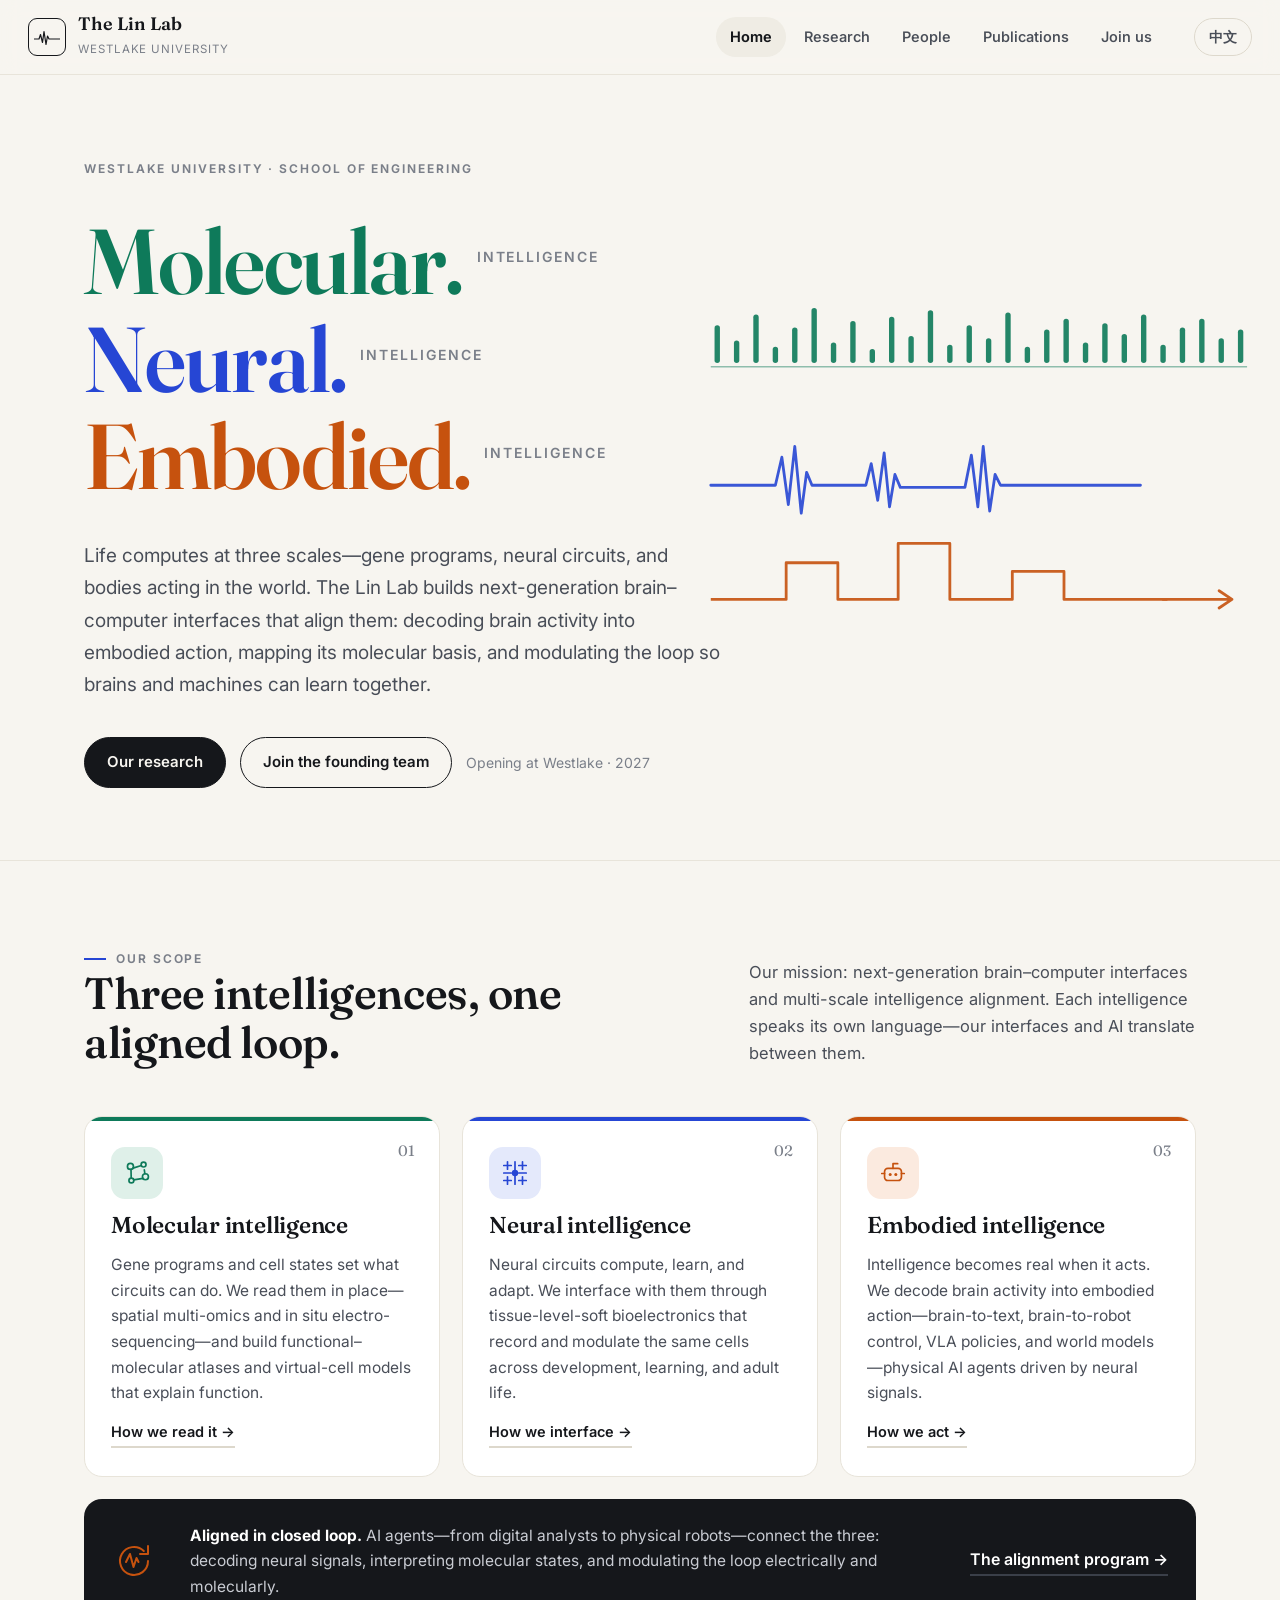
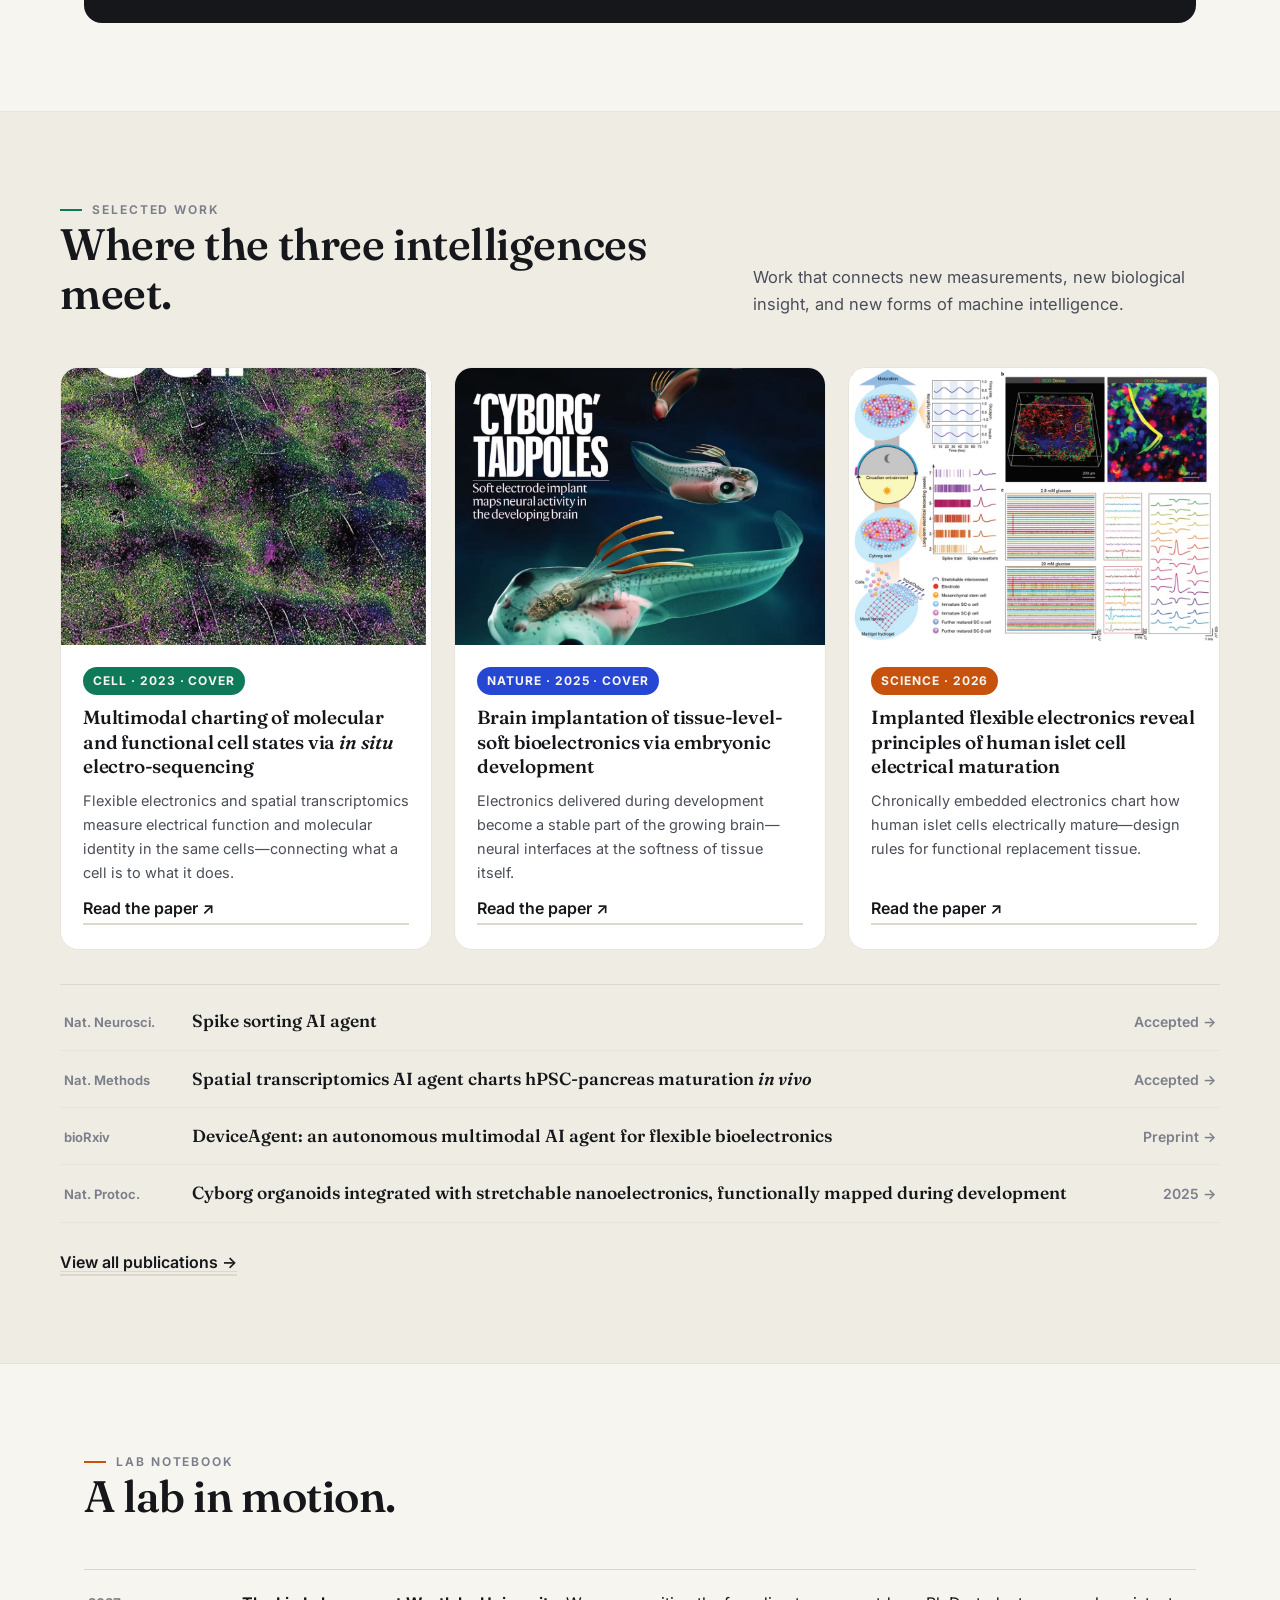
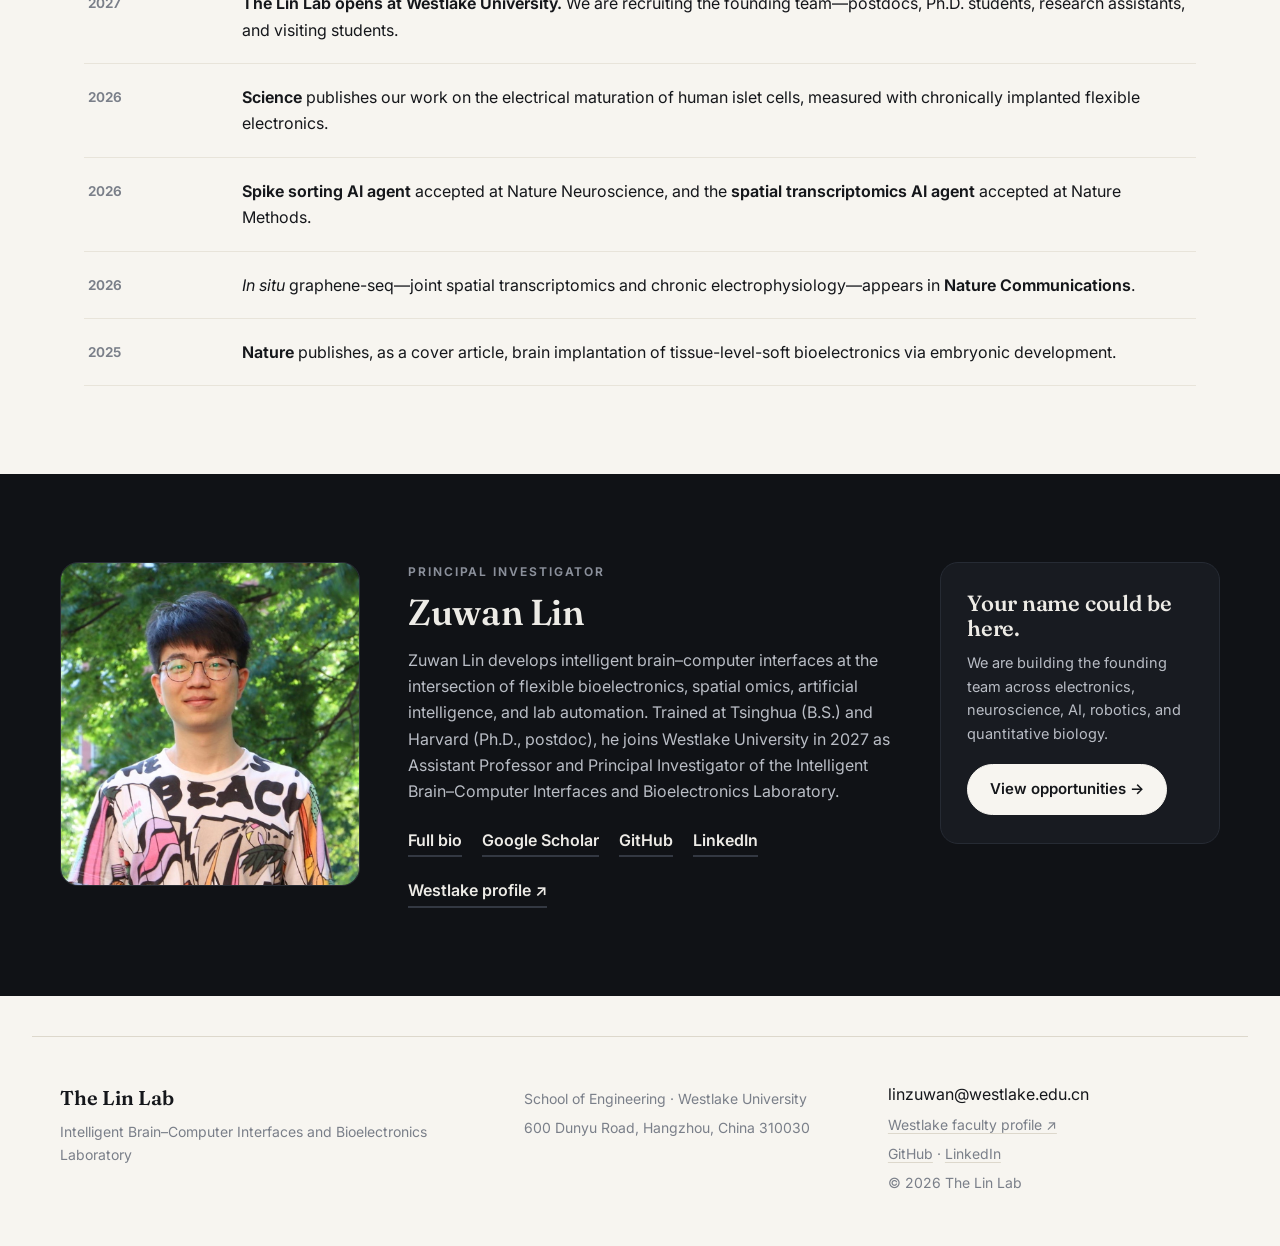
==== index.html @ 4d7337c3 "Label both cover articles, refine Chinese copy, polish UI Nature 2025 was only marked as a cover on " ====
<!doctype html>
<html lang="en">
<head>
  <meta charset="utf-8">
  <meta name="viewport" content="width=device-width,initial-scale=1">
  <title>The Lin Lab · Westlake University</title>
  <meta name="description" content="The Lin Lab at Westlake University builds next-generation brain–computer interfaces that align molecular, neural, and embodied intelligence.">
  <meta property="og:title" content="The Lin Lab · Westlake University">
  <meta property="og:description" content="Molecular. Neural. Embodied. Next-generation BCI and multi-scale intelligence alignment.">
  <meta property="og:image" content="https://linzw14.github.io/og-v4.jpg">
  <meta name="twitter:card" content="summary_large_image">
  <meta name="twitter:title" content="The Lin Lab · Westlake University">
  <meta name="twitter:description" content="Molecular. Neural. Embodied. Next-generation BCI and multi-scale intelligence alignment.">
  <meta name="twitter:image" content="https://linzw14.github.io/og-v4.jpg">
  <link rel="icon" type="image/svg+xml" href="favicon.svg">
  <link rel="preconnect" href="https://fonts.googleapis.com">
  <link rel="preconnect" href="https://fonts.gstatic.com" crossorigin>
  <link href="https://fonts.googleapis.com/css2?family=Fraunces:opsz,wght@9..144,500;9..144,560;9..144,600&family=Inter:wght@400;550;600;650;700&display=swap" rel="stylesheet">
  <link rel="stylesheet" href="site-v3.css">
  <script defer src="site-v3.js"></script>
</head>
<body>
  <header class="site-header" data-site-header></header>
  <main>

    <!-- ================= HERO ================= -->
    <section class="hero">
      <div class="wrap">
        <div class="eyebrow plain hero-kicker" data-en="Westlake University · School of Engineering" data-zh="西湖大学 · 工学院"></div>
        <div class="hero-words" aria-label="Molecular, neural, and embodied intelligence">
          <div class="w w2"><span data-en="Molecular." data-zh="分子智能"></span><small data-en="intelligence" data-zh="molecular"></small></div>
          <div class="w w1"><span data-en="Neural." data-zh="人脑智能"></span><small data-en="intelligence" data-zh="neural"></small></div>
          <div class="w w3"><span data-en="Embodied." data-zh="具身智能"></span><small data-en="intelligence" data-zh="embodied"></small></div>
        </div>
        <p class="hero-sub" data-en="Life computes at three scales—gene programs, neural circuits, and bodies acting in the world. The Lin Lab builds next-generation brain–computer interfaces that align them: decoding brain activity into embodied action, mapping its molecular basis, and modulating the loop so brains and machines can learn together." data-zh="生命的计算发生在三个尺度上——基因程序、神经回路，以及在真实世界中行动的身体。林祖万实验室构建下一代脑机接口，让三者彼此对齐：把脑活动解码为具身行动，解析其背后的分子机制，并调控这一闭环，让大脑与机器共同学习。"></p>
        <div class="hero-actions">
          <a class="button" href="research.html" data-en="Our research" data-zh="研究方向"></a>
          <a class="button secondary" href="join.html" data-en="Join the founding team" data-zh="加入创始团队"></a>
          <span class="hero-note" data-en="Opening at Westlake · 2027" data-zh="2027 年成立于西湖大学"></span>
        </div>

        <svg class="hero-wave" viewBox="0 0 520 340" fill="none" aria-hidden="true">
          <!-- neural: extracellular spikes (middle) -->
          <path d="M10 70 h60 l6-26 6 44 6-54 6 62 5-38 5 12 h50 l5-20 6 34 6-44 5 50 5-30 5 12 h60 l6-30 6 48 5-56 6 60 5-34 5 10 h130"
                transform="translate(0 116)" stroke="#2646D4" stroke-width="2.6" stroke-linejoin="round" stroke-linecap="round"/>
          <!-- molecular: expression barcode (top) -->
          <g transform="translate(0 -116)" stroke="#0E7A5A" stroke-width="5" stroke-linecap="round">
            <line x1="16"  y1="186" x2="16"  y2="156"/><line x1="34"  y1="186" x2="34"  y2="170"/>
            <line x1="52"  y1="186" x2="52"  y2="146"/><line x1="70"  y1="186" x2="70"  y2="176"/>
            <line x1="88"  y1="186" x2="88"  y2="158"/><line x1="106" y1="186" x2="106" y2="140"/>
            <line x1="124" y1="186" x2="124" y2="172"/><line x1="142" y1="186" x2="142" y2="152"/>
            <line x1="160" y1="186" x2="160" y2="178"/><line x1="178" y1="186" x2="178" y2="148"/>
            <line x1="196" y1="186" x2="196" y2="166"/><line x1="214" y1="186" x2="214" y2="142"/>
            <line x1="232" y1="186" x2="232" y2="174"/><line x1="250" y1="186" x2="250" y2="156"/>
            <line x1="268" y1="186" x2="268" y2="168"/><line x1="286" y1="186" x2="286" y2="144"/>
            <line x1="304" y1="186" x2="304" y2="176"/><line x1="322" y1="186" x2="322" y2="160"/>
            <line x1="340" y1="186" x2="340" y2="150"/><line x1="358" y1="186" x2="358" y2="172"/>
            <line x1="376" y1="186" x2="376" y2="154"/><line x1="394" y1="186" x2="394" y2="164"/>
            <line x1="412" y1="186" x2="412" y2="146"/><line x1="430" y1="186" x2="430" y2="174"/>
            <line x1="448" y1="186" x2="448" y2="158"/><line x1="466" y1="186" x2="466" y2="150"/>
            <line x1="484" y1="186" x2="484" y2="168"/><line x1="502" y1="186" x2="502" y2="160"/>
          </g>
          <line x1="10" y1="76" x2="508" y2="76" stroke="#0E7A5A" stroke-width="1.4" opacity=".5"/>
          <!-- embodied: control / action signal (bottom) -->
          <path d="M10 292 h70 v-34 h48 v34 h56 v-52 h48 v52 h58 v-26 h48 v26 h96"
                stroke="#C6520E" stroke-width="2.6" stroke-linejoin="round"/>
          <path d="M430 292 h64 m0 0 -12 -8 m12 8 -12 8" stroke="#C6520E" stroke-width="2.6" stroke-linecap="round" stroke-linejoin="round"/>
        </svg>
      </div>
    </section>

    <!-- ================= PILLARS ================= -->
    <section class="section">
      <div class="wrap">
        <div class="section-head">
          <div>
            <div class="eyebrow" data-en="Our scope" data-zh="研究主题"></div>
            <h2 data-en="Three intelligences, one aligned loop." data-zh="三种智能，一个对齐的闭环。"></h2>
          </div>
          <p data-en="Our mission: next-generation brain–computer interfaces and multi-scale intelligence alignment. Each intelligence speaks its own language—our interfaces and AI translate between them." data-zh="我们的使命：下一代脑机接口与多尺度智能对齐。每种智能都说着自己的语言——我们的接口与 AI 负责在它们之间翻译。"></p>
        </div>
        <div class="pillars">
          <article class="pillar-card pc2">
            <span class="p-num">01</span>
            <div class="p-icon"><svg viewBox="0 0 32 32" fill="none" stroke="currentColor" stroke-width="1.8" stroke-linecap="round" stroke-linejoin="round">
              <circle cx="9" cy="9" r="3.2"/><circle cx="23" cy="7" r="2.6"/><circle cx="25" cy="20" r="3.2"/><circle cx="10" cy="24" r="2.6"/>
              <path d="M11.8 10.8 20.6 8m3.2 4.6 .6 4.2M22.3 21.8 12.4 23.4M9.6 12.1l.2 9.3"/>
            </svg></div>
            <h3 data-en="Molecular intelligence" data-zh="分子智能"></h3>
            <p data-en="Gene programs and cell states set what circuits can do. We read them in place—spatial multi-omics and in situ electro-sequencing—and build functional–molecular atlases and virtual-cell models that explain function." data-zh="基因程序与细胞状态，决定了神经回路能做什么。我们在原位读取它们——借助空间多组学与原位电测序——构建能够解释功能的分子图谱与虚拟细胞模型。"></p>
            <a class="text-link" href="research.html#mapping" data-en="How we read it →" data-zh="如何读取 →"></a>
          </article>
          <article class="pillar-card pc1">
            <span class="p-num">02</span>
            <div class="p-icon"><svg viewBox="0 0 32 32" fill="none" stroke="currentColor" stroke-width="1.8" stroke-linecap="round">
              <path d="M4 8 h8 M4 16 h8 M4 24 h8 M20 8 h8 M20 16 h8 M20 24 h8"/>
              <path d="M8 4 v8 M16 4 v24 M24 4 v8 M8 20 v8 M24 20 v8"/>
              <circle cx="16" cy="16" r="3.4" fill="currentColor" stroke="none"/>
            </svg></div>
            <h3 data-en="Neural intelligence" data-zh="人脑智能"></h3>
            <p data-en="Neural circuits compute, learn, and adapt. We interface with them through tissue-level-soft bioelectronics that record and modulate the same cells across development, learning, and adult life." data-zh="神经回路会计算、会学习，也会不断适应。我们用与组织一样柔软的生物电子与之相连，在发育、学习乃至整个成年期，持续记录并调控同一批细胞。"></p>
            <a class="text-link" href="research.html#bci" data-en="How we interface →" data-zh="如何交互 →"></a>
          </article>
          <article class="pillar-card pc3">
            <span class="p-num">03</span>
            <div class="p-icon"><svg viewBox="0 0 32 32" fill="none" stroke="currentColor" stroke-width="1.8" stroke-linecap="round" stroke-linejoin="round">
              <rect x="7" y="11" width="18" height="13" rx="3.5"/>
              <circle cx="13" cy="17.5" r="1.6" fill="currentColor" stroke="none"/>
              <circle cx="19" cy="17.5" r="1.6" fill="currentColor" stroke="none"/>
              <path d="M16 11 V6 m0 0 h5 M4 16.5 h3 M25 16.5 h3"/>
            </svg></div>
            <h3 data-en="Embodied intelligence" data-zh="具身智能"></h3>
            <p data-en="Intelligence becomes real when it acts. We decode brain activity into embodied action—brain-to-text, brain-to-robot control, VLA policies, and world models—physical AI agents driven by neural signals." data-zh="智能唯有付诸行动，才真正成立。我们把脑活动解码为具身行动——脑到文本、脑控机器人、VLA 策略与世界模型——打造由神经信号驱动的实体 AI 智能体。"></p>
            <a class="text-link" href="research.html#agents" data-en="How we act →" data-zh="如何行动 →"></a>
          </article>
        </div>
        <div class="align-strip">
          <svg viewBox="0 0 44 44" fill="none" stroke="currentColor" stroke-width="2" stroke-linecap="round" stroke-linejoin="round" aria-hidden="true">
            <path d="M36 22a14 14 0 1 1-4.2-10"/><path d="M36 7 v8 h-8"/>
            <path d="M14 23 l4-8 3.5 13 3-9 2 4"/>
          </svg>
          <p data-en="<b>Aligned in closed loop.</b> AI agents—from digital analysts to physical robots—connect the three: decoding neural signals, interpreting molecular states, and modulating the loop electrically and molecularly." data-zh="<b>在闭环中对齐。</b>从数字分析到实体机器人，AI 智能体把三种智能连在一起：解码神经信号、解读分子状态，并以电学与分子手段调控这一闭环。"></p>
          <a class="text-link" href="research.html#alignment" data-en="The alignment program →" data-zh="对齐研究方向 →"></a>
        </div>
      </div>
    </section>

    <!-- ================= FEATURED WORK ================= -->
    <section class="band">
      <div class="wrap section">
        <div class="section-head">
          <div>
            <div class="eyebrow e2" data-en="Selected work" data-zh="代表性成果"></div>
            <h2 data-en="Where the three intelligences meet." data-zh="三种智能交汇之处。"></h2>
          </div>
          <p data-en="Work that connects new measurements, new biological insight, and new forms of machine intelligence." data-zh="这些工作把新的测量手段、新的生物学认知与新形态的机器智能连接起来。"></p>
        </div>
        <div class="features">
          <article class="feature">
            <a class="thumb" href="https://www.cell.com/cell/fulltext/S0092-8674(23)00286-6" target="_blank" rel="noopener"><img src="cell-cover-2023.jpg" alt="Cell 2023 cover: in situ electro-sequencing"></a>
            <div class="body">
              <span class="venue-tag v2">Cell · 2023 · Cover</span>
              <h3>Multimodal charting of molecular and functional cell states via <i>in situ</i> electro-sequencing</h3>
              <p data-en="Flexible electronics and spatial transcriptomics measure electrical function and molecular identity in the same cells—connecting what a cell is to what it does." data-zh="柔性电子与空间转录组在同一细胞中测量电生理功能与分子身份，连接“细胞是什么”与“细胞在做什么”。"></p>
              <a class="text-link" href="https://www.cell.com/cell/fulltext/S0092-8674(23)00286-6" target="_blank" rel="noopener" data-en="Read the paper ↗" data-zh="阅读论文 ↗"></a>
            </div>
          </article>
          <article class="feature">
            <a class="thumb" href="https://www.nature.com/articles/s41586-025-09106-8" target="_blank" rel="noopener"><img src="4-1.jpg" alt="Nature 2025 cover: tissue-level-soft bioelectronics"></a>
            <div class="body">
              <span class="venue-tag v1">Nature · 2025 · Cover</span>
              <h3>Brain implantation of tissue-level-soft bioelectronics via embryonic development</h3>
              <p data-en="Electronics delivered during development become a stable part of the growing brain—neural interfaces at the softness of tissue itself." data-zh="在发育过程中植入的电子器件与成长中的大脑融为一体——柔软度与组织本身相当的神经接口。"></p>
              <a class="text-link" href="https://www.nature.com/articles/s41586-025-09106-8" target="_blank" rel="noopener" data-en="Read the paper ↗" data-zh="阅读论文 ↗"></a>
            </div>
          </article>
          <article class="feature">
            <a class="thumb" href="https://www.science.org/doi/10.1126/science.aeb3295" target="_blank" rel="noopener"><img src="3-3.jpg" alt="Science 2026: implanted flexible electronics in human islets"></a>
            <div class="body">
              <span class="venue-tag v3">Science · 2026</span>
              <h3>Implanted flexible electronics reveal principles of human islet cell electrical maturation</h3>
              <p data-en="Chronically embedded electronics chart how human islet cells electrically mature—design rules for functional replacement tissue." data-zh="长期嵌入的柔性电子揭示人类胰岛细胞电生理成熟的规律——为功能性替代组织提供设计原则。"></p>
              <a class="text-link" href="https://www.science.org/doi/10.1126/science.aeb3295" target="_blank" rel="noopener" data-en="Read the paper ↗" data-zh="阅读论文 ↗"></a>
            </div>
          </article>
        </div>
        <div class="more-work">
          <a class="more-row" href="https://www.biorxiv.org/content/biorxiv/early/2025/02/12/2025.02.11.637754.full.pdf" target="_blank" rel="noopener">
            <span class="mr-venue">Nat. Neurosci.</span>
            <h4>Spike sorting AI agent</h4>
            <span class="mr-link" data-en="Accepted →" data-zh="已接收 →"></span>
          </a>
          <a class="more-row" href="https://www.biorxiv.org/content/biorxiv/early/2025/04/04/2025.04.01.646731.full.pdf" target="_blank" rel="noopener">
            <span class="mr-venue">Nat. Methods</span>
            <h4>Spatial transcriptomics AI agent charts hPSC-pancreas maturation <i>in vivo</i></h4>
            <span class="mr-link" data-en="Accepted →" data-zh="已接收 →"></span>
          </a>
          <a class="more-row" href="https://www.biorxiv.org/content/10.1101/2025.10.10.681748v1" target="_blank" rel="noopener">
            <span class="mr-venue">bioRxiv</span>
            <h4>DeviceAgent: an autonomous multimodal AI agent for flexible bioelectronics</h4>
            <span class="mr-link" data-en="Preprint →" data-zh="预印本 →"></span>
          </a>
          <a class="more-row" href="https://www.nature.com/articles/s41596-025-01147-7" target="_blank" rel="noopener">
            <span class="mr-venue">Nat. Protoc.</span>
            <h4>Cyborg organoids integrated with stretchable nanoelectronics, functionally mapped during development</h4>
            <span class="mr-link">2025 →</span>
          </a>
        </div>
        <p style="margin-top:26px"><a class="text-link" href="publications.html" data-en="View all publications →" data-zh="查看全部论文 →"></a></p>
      </div>
    </section>

    <!-- ================= NEWS ================= -->
    <section class="section">
      <div class="wrap">
        <div class="section-head">
          <div>
            <div class="eyebrow e3" data-en="Lab notebook" data-zh="实验室动态"></div>
            <h2 data-en="A lab in motion." data-zh="正在发生。"></h2>
          </div>
        </div>
        <div class="news-list">
          <div class="news-item">
            <time data-en="2027" data-zh="2027 年"></time>
            <p data-en="<span class='nw'>The Lin Lab opens at Westlake University.</span> We are recruiting the founding team—postdocs, Ph.D. students, research assistants, and visiting students." data-zh="<span class='nw'>林祖万实验室将在西湖大学成立。</span>创始团队招募中——博士后、博士生、科研助理与访问学生。"></p>
          </div>
          <div class="news-item">
            <time data-en="2026" data-zh="2026 年"></time>
            <p data-en="<span class='nw'>Science</span> publishes our work on the electrical maturation of human islet cells, measured with chronically implanted flexible electronics." data-zh="<span class='nw'>Science</span> 发表我们关于人类胰岛细胞电生理成熟的工作——由长期植入的柔性电子器件测量。"></p>
          </div>
          <div class="news-item">
            <time data-en="2026" data-zh="2026 年"></time>
            <p data-en="<span class='nw'>Spike sorting AI agent</span> accepted at Nature Neuroscience, and the <span class='nw'>spatial transcriptomics AI agent</span> accepted at Nature Methods." data-zh="<span class='nw'>Spike sorting AI agent</span> 被 Nature Neuroscience 接收；<span class='nw'>空间转录组 AI 智能体</span>被 Nature Methods 接收。"></p>
          </div>
          <div class="news-item">
            <time data-en="2026" data-zh="2026 年"></time>
            <p data-en="<i>In situ</i> graphene-seq—joint spatial transcriptomics and chronic electrophysiology—appears in <span class='nw'>Nature Communications</span>." data-zh="<i>In situ</i> graphene-seq——空间转录组与长期电生理的联合测量——发表于 <span class='nw'>Nature Communications</span>。"></p>
          </div>
          <div class="news-item">
            <time data-en="2025" data-zh="2025 年"></time>
            <p data-en="<span class='nw'>Nature</span> publishes, as a cover article, brain implantation of tissue-level-soft bioelectronics via embryonic development." data-zh="<span class='nw'>Nature</span> 以封面论文发表我们通过胚胎发育植入类组织柔软生物电子的工作。"></p>
          </div>
        </div>
      </div>
    </section>

    <!-- ================= PI + JOIN ================= -->
    <section class="dark-band">
      <div class="wrap section">
        <div class="pi-grid">
          <div class="pi-photo"><img src="zuwan-lin-photo.jpg" alt="Zuwan Lin"></div>
          <div>
            <div class="eyebrow plain" data-en="Principal Investigator" data-zh="实验室负责人"></div>
            <h2 data-en="Zuwan Lin" data-zh="林祖万"></h2>
            <p data-en="Zuwan Lin develops intelligent brain–computer interfaces at the intersection of flexible bioelectronics, spatial omics, artificial intelligence, and lab automation. Trained at Tsinghua (B.S.) and Harvard (Ph.D., postdoc), he joins Westlake University in 2027 as Assistant Professor and Principal Investigator of the Intelligent Brain–Computer Interfaces and Bioelectronics Laboratory." data-zh="林祖万在柔性生物电子、空间组学、人工智能与实验室自动化的交叉领域研究智能脑机接口。他本科毕业于清华大学，在哈佛大学获得博士学位并完成博士后研究，将于 2027 年加入西湖大学，任助理教授、智能脑机接口与生物电子实验室负责人。"></p>
            <div class="pi-links">
              <a href="people.html" data-en="Full bio" data-zh="个人简介"></a>
              <a href="https://scholar.google.com/citations?user=huZAOOQAAAAJ&amp;hl=en" target="_blank" rel="noopener">Google Scholar</a>
              <a href="https://github.com/linzw14" target="_blank" rel="noopener">GitHub</a>
              <a href="https://www.linkedin.com/in/zuwan-lin-545b1b214/" target="_blank" rel="noopener">LinkedIn</a>
              <a href="https://www.westlake.edu.cn/faculty/zuwan-lin.html" target="_blank" rel="noopener" data-en="Westlake profile ↗" data-zh="西湖大学主页 ↗"></a>
            </div>
          </div>
          <aside class="join-cta">
            <h3 data-en="Your name could be here." data-zh="下一个名字，可能就是你。"></h3>
            <p data-en="We are building the founding team across electronics, neuroscience, AI, robotics, and quantitative biology." data-zh="我们正在电子、神经科学、AI、机器人与定量生物学方向组建创始团队。"></p>
            <a class="button" href="join.html" data-en="View opportunities →" data-zh="查看招募信息 →"></a>
          </aside>
        </div>
      </div>
    </section>

  </main>
  <footer class="site-footer" data-site-footer></footer>
</body>
</html>
---- site-v3.css ----
/* ==========================================================================
   The Lin Lab · site-v3 — "Three Signals" design system
   Palette: warm paper + ink, with a triad of pillar accents
     --c1 cobalt   → Bioelectronics & BCI
     --c2 verdant  → Functional–molecular mapping
     --c3 ember    → AI agents & closed-loop systems
   Type: Fraunces (display) / Inter (text); system CJK fallbacks
   ========================================================================== */

:root{
  --paper:#F7F5F0;
  --paper-deep:#EFECE4;
  --ink:#15171B;
  --ink-soft:#494E58;
  --ink-faint:#7A7F89;
  --line:#DDD8CC;
  --line-soft:#E8E4DA;
  --c1:#2646D4; --c1-soft:#E4E9FB;
  --c2:#0E7A5A; --c2-soft:#DFF0E9;
  --c3:#C6520E; --c3-soft:#FBEADF;
  --dark:#101216;
  --dark-2:#181B21;
  --serif:"Fraunces","Songti SC","Noto Serif SC",Georgia,serif;
  --sans:"Inter","PingFang SC","Hiragino Sans GB","Microsoft YaHei",system-ui,-apple-system,sans-serif;
  --wrap:1160px;
}

*{margin:0;padding:0;box-sizing:border-box}
html{scroll-behavior:smooth}
body{
  font-family:var(--sans);
  background:var(--paper);
  color:var(--ink);
  line-height:1.65;
  font-size:16px;
  -webkit-font-smoothing:antialiased;
}
:lang(zh-CN) body, body:lang(zh-CN){letter-spacing:.01em}
img{max-width:100%;display:block}
a{color:inherit;text-decoration:none}
p a{text-decoration:underline;text-underline-offset:3px;text-decoration-color:var(--line)}
p a:hover{text-decoration-color:var(--c1)}
::selection{background:var(--c1);color:#fff}

.wrap{max-width:var(--wrap);margin:0 auto;padding:0 24px}

h1,h2,h3,.serif{font-family:var(--serif);font-weight:560;line-height:1.12;letter-spacing:-.01em}

/* ---------- eyebrows, buttons, small ui ---------- */
.eyebrow{
  font-size:12px;font-weight:650;letter-spacing:.16em;text-transform:uppercase;
  color:var(--ink-faint);display:flex;align-items:center;gap:10px;
}
.eyebrow::before{content:"";display:inline-block;width:22px;height:2px;background:var(--c1)}
.eyebrow.e2::before{background:var(--c2)}
.eyebrow.e3::before{background:var(--c3)}
.eyebrow.plain::before{display:none}

.button{
  display:inline-block;padding:12px 22px;border-radius:999px;
  background:var(--ink);color:var(--paper);font-weight:600;font-size:15px;
  border:1.5px solid var(--ink);transition:.18s;
}
.button:hover{background:var(--c1);border-color:var(--c1);color:#fff}
.button.secondary{background:transparent;color:var(--ink)}
.button.secondary:hover{background:var(--ink);color:var(--paper)}
.button-row{display:flex;flex-wrap:wrap;gap:12px}
.text-link{font-weight:600;border-bottom:2px solid var(--line);padding-bottom:2px;transition:.15s}
.text-link:hover{border-color:var(--c1);color:var(--c1)}

/* ---------- header ---------- */
.site-header{
  position:sticky;top:0;z-index:60;
  display:flex;align-items:center;gap:28px;
  padding:14px 28px;
  background:color-mix(in srgb,var(--paper) 88%,transparent);
  backdrop-filter:blur(10px);
  border-bottom:1px solid var(--line-soft);
}
.brand{display:flex;align-items:center;gap:12px}
.brand-mark{
  width:38px;height:38px;border:1.5px solid var(--ink);border-radius:9px;
  display:grid;place-items:center;background:var(--paper);
}
.brand-mark svg{width:26px;height:16px}
.brand b{font-family:var(--serif);font-size:18px;font-weight:600;display:block;line-height:1.1}
.brand small{font-size:11.5px;color:var(--ink-faint);letter-spacing:.08em;text-transform:uppercase}
.site-header nav{margin-left:auto;display:flex;gap:4px}
.site-header nav a{
  padding:8px 14px;border-radius:999px;font-size:14.5px;font-weight:550;color:var(--ink-soft);
}
.site-header nav a:hover{color:var(--ink);background:var(--paper-deep)}
.site-header nav a[aria-current="page"]{color:var(--ink);background:var(--paper-deep);font-weight:650}
.language-toggle{
  font:inherit;font-size:13.5px;font-weight:650;cursor:pointer;
  border:1.5px solid var(--line);background:transparent;color:var(--ink-soft);
  border-radius:999px;padding:7px 14px;transition:.15s;
}
.language-toggle:hover{border-color:var(--ink);color:var(--ink)}
.menu-toggle{display:none;font:inherit;font-weight:650;background:none;border:1.5px solid var(--line);border-radius:999px;padding:7px 14px;cursor:pointer}

/* ---------- hero ---------- */
.hero{position:relative;overflow:hidden;border-bottom:1px solid var(--line-soft)}
.hero .wrap{position:relative;padding-top:84px;padding-bottom:72px}
.hero-kicker{margin-bottom:34px}
.hero-words{display:flex;flex-direction:column;gap:2px}
.hero-words .w{
  font-family:var(--serif);font-weight:600;letter-spacing:-.02em;
  font-size:clamp(44px,7.2vw,92px);line-height:1.04;
}
.hero-words .w small{
  display:inline-block;font-family:var(--sans);font-weight:600;font-size:clamp(12px,1.1vw,14px);
  letter-spacing:.14em;text-transform:uppercase;vertical-align:super;margin-left:14px;color:var(--ink-faint);
}
.w1{color:var(--c1)} .w2{color:var(--c2)} .w3{color:var(--c3)}
.hero-sub{
  max-width:640px;margin-top:36px;font-size:19px;line-height:1.7;color:var(--ink-soft);
}
.hero-actions{display:flex;flex-wrap:wrap;gap:14px;align-items:center;margin-top:36px}
.hero-note{font-size:14px;color:var(--ink-faint)}
.hero-wave{
  position:absolute;right:-40px;top:50%;transform:translateY(-50%);
  width:min(46vw,560px);opacity:.9;pointer-events:none;
}
@media(max-width:960px){.hero-wave{position:static;transform:none;width:100%;margin-top:40px;opacity:.85}}

/* waveform divider strip */
.wave-strip{display:block;width:100%;height:46px;color:var(--line)}

/* ---------- pillars ---------- */
.section{padding:88px 0}
.section-head{display:grid;grid-template-columns:1.4fr 1fr;gap:40px;align-items:end;margin-bottom:48px}
.section-head h2{font-size:clamp(30px,3.6vw,44px)}
.section-head p{color:var(--ink-soft);font-size:16.5px}
@media(max-width:820px){.section-head{grid-template-columns:1fr;gap:16px}}

.pillars{display:grid;grid-template-columns:repeat(3,1fr);gap:22px}
@media(max-width:920px){.pillars{grid-template-columns:1fr}}
.pillar-card{
  background:#fff;border:1px solid var(--line-soft);border-radius:18px;
  padding:30px 26px 28px;display:flex;flex-direction:column;gap:14px;
  position:relative;overflow:hidden;transition:.2s;
}
.pillar-card::before{content:"";position:absolute;top:0;left:0;right:0;height:4px;background:var(--pc)}
.pillar-card:hover{transform:translateY(-3px);box-shadow:0 14px 34px rgba(21,23,27,.08)}
.pillar-card .p-icon{width:52px;height:52px;border-radius:14px;background:var(--pcs);display:grid;place-items:center}
.pillar-card .p-icon svg{width:30px;height:30px;color:var(--pc)}
.pillar-card .p-num{position:absolute;top:22px;right:24px;font-family:var(--serif);font-size:15px;color:var(--ink-faint)}
.pillar-card h3{font-size:23px}
.pillar-card p{color:var(--ink-soft);font-size:15.5px;flex:1}
.pillar-card .text-link{align-self:flex-start;font-size:14.5px}
.pc1{--pc:var(--c1);--pcs:var(--c1-soft)}
.pc2{--pc:var(--c2);--pcs:var(--c2-soft)}
.pc3{--pc:var(--c3);--pcs:var(--c3-soft)}

.align-strip{
  margin-top:22px;display:grid;grid-template-columns:56px 1fr auto;gap:22px;align-items:center;
  background:var(--ink);color:var(--paper);border-radius:18px;padding:24px 28px;
}
.align-strip svg{width:44px;height:44px;color:var(--c3)}
.align-strip p{font-size:15.5px;color:#C9CCD3}
.align-strip p b{color:#fff}
.align-strip .text-link{color:#fff;border-color:#3A3F49;white-space:nowrap}
.align-strip .text-link:hover{border-color:var(--c3);color:var(--c3)}
@media(max-width:820px){.align-strip{grid-template-columns:1fr;gap:12px}}

/* ---------- featured work ---------- */
.band{background:var(--paper-deep);border-top:1px solid var(--line-soft);border-bottom:1px solid var(--line-soft)}
.features{display:grid;grid-template-columns:repeat(3,1fr);gap:22px}
@media(max-width:920px){.features{grid-template-columns:1fr}}
.feature{
  background:#fff;border:1px solid var(--line-soft);border-radius:18px;overflow:hidden;
  display:flex;flex-direction:column;transition:.2s;
}
.feature:hover{transform:translateY(-3px);box-shadow:0 14px 34px rgba(21,23,27,.10)}
.feature .thumb{aspect-ratio:4/3;overflow:hidden;background:var(--paper-deep)}
.feature .thumb img{width:100%;height:100%;object-fit:cover;transition:.4s}
.feature:hover .thumb img{transform:scale(1.03)}
.feature .body{padding:22px 22px 24px;display:flex;flex-direction:column;gap:10px;flex:1}
.venue-tag{
  align-self:flex-start;font-size:12px;font-weight:700;letter-spacing:.08em;text-transform:uppercase;
  padding:4px 10px;border-radius:999px;background:var(--ink);color:var(--paper);
}
.venue-tag.v1{background:var(--c1)} .venue-tag.v2{background:var(--c2)} .venue-tag.v3{background:var(--c3)}
.venue-tag.ghost{background:transparent;color:var(--ink-soft);border:1px solid var(--line)}
.feature h3{font-size:19px;line-height:1.3}
.feature p{font-size:14.5px;color:var(--ink-soft);flex:1}

.more-work{margin-top:34px;border-top:1px solid var(--line);padding-top:8px}
.more-row{
  display:grid;grid-template-columns:110px 1fr auto;gap:18px;align-items:baseline;
  padding:16px 4px;border-bottom:1px solid var(--line-soft);transition:.15s;
}
.more-row:hover{background:#fff}
.more-row .mr-venue{font-size:13px;font-weight:650;color:var(--ink-faint)}
.more-row h4{font-family:var(--serif);font-weight:560;font-size:17.5px;line-height:1.35}
.more-row .mr-link{font-size:14px;font-weight:600;color:var(--ink-faint);white-space:nowrap}
.more-row:hover .mr-link{color:var(--c1)}
@media(max-width:720px){.more-row{grid-template-columns:1fr;gap:4px}}

/* ---------- news ---------- */
.news-list{border-top:1px solid var(--line)}
.news-item{
  display:grid;grid-template-columns:130px 1fr;gap:24px;
  padding:20px 4px;border-bottom:1px solid var(--line-soft);
}
.news-item time{font-size:13.5px;font-weight:650;color:var(--ink-faint);padding-top:2px}
.news-item p{font-size:16px;color:var(--ink)}
.news-item p .nw{font-weight:650}
@media(max-width:720px){.news-item{grid-template-columns:1fr;gap:2px}}

/* ---------- dark PI / CTA band ---------- */
.dark-band{background:var(--dark);color:#EDEBE6}
.dark-band .eyebrow{color:#8B909B}
.pi-grid{display:grid;grid-template-columns:300px 1fr 280px;gap:48px;align-items:start}
@media(max-width:1000px){.pi-grid{grid-template-columns:1fr;gap:32px}}
.pi-photo{border-radius:18px;overflow:hidden;border:1px solid #2A2E36}
.pi-photo img{width:100%;aspect-ratio:1/1.08;object-fit:cover}
.pi-grid h2{font-size:36px;margin:10px 0 14px}
.pi-grid p{color:#B9BDC5;font-size:16px}
.pi-links{display:flex;gap:20px;margin-top:22px;flex-wrap:wrap}
.pi-links a{font-weight:600;border-bottom:2px solid #333842;padding-bottom:2px}
.pi-links a:hover{border-color:var(--c3);color:#fff}
.join-cta{
  background:var(--dark-2);border:1px solid #262B34;border-radius:18px;padding:28px 26px;
}
.join-cta h3{font-size:22px;margin-bottom:10px}
.join-cta p{font-size:14.5px}
.join-cta .button{margin-top:18px;background:var(--paper);border-color:var(--paper);color:var(--ink)}
.join-cta .button:hover{background:var(--c3);border-color:var(--c3);color:#fff}

/* ---------- page intro (interior pages) ---------- */
.page-intro{padding:76px 0 56px}
.page-intro h1{font-size:clamp(38px,5vw,60px);margin:18px 0 20px;max-width:820px}
.page-intro > .wrap > p, .page-intro .lede{max-width:680px;font-size:18px;color:var(--ink-soft)}
.methods{display:flex;flex-wrap:wrap;gap:10px;margin-top:28px}
.methods span{
  font-size:13.5px;font-weight:600;padding:7px 14px;border-radius:999px;
  background:#fff;border:1px solid var(--line);color:var(--ink-soft);
}

/* ---------- research page ---------- */
.program{
  display:grid;grid-template-columns:1fr 1fr;gap:56px;align-items:center;
  padding:72px 0;border-top:1px solid var(--line);
}
.program:nth-child(even) .prog-media{order:-1}
@media(max-width:900px){.program{grid-template-columns:1fr;gap:28px}.program:nth-child(even) .prog-media{order:0}}
.prog-media{border-radius:18px;overflow:hidden;border:1px solid var(--line-soft);background:#fff}
.prog-media img{width:100%;aspect-ratio:4/3;object-fit:cover}
.prog-copy h2{font-size:clamp(26px,3vw,36px);margin:14px 0 16px}
.prog-copy p{color:var(--ink-soft);font-size:16.5px;margin-bottom:14px}
.prog-pubs{margin-top:20px;border-top:1px solid var(--line-soft);padding-top:6px}
.prog-pubs a{display:block;padding:9px 0;border-bottom:1px solid var(--line-soft);font-size:14.5px;font-weight:550;color:var(--ink-soft)}
.prog-pubs a b{color:var(--ink);font-weight:650}
.prog-pubs a:hover{color:var(--c1)}
.northstar{background:var(--dark);color:#EDEBE6;padding:88px 0}
.northstar h2{font-size:clamp(28px,3.6vw,44px);max-width:640px;margin:14px 0 20px}
.northstar p{color:#B9BDC5;max-width:640px;font-size:17px}

/* ---------- people ---------- */
.person{display:grid;grid-template-columns:320px 1fr;gap:52px;align-items:start}
@media(max-width:860px){.person{grid-template-columns:1fr;gap:26px}}
.person .photo{border-radius:18px;overflow:hidden;border:1px solid var(--line-soft)}
.person .photo img{width:100%;aspect-ratio:1/1.12;object-fit:cover}
.person h2{font-size:38px;margin:12px 0 6px}
.person .role{font-size:15.5px;font-weight:600;color:var(--c1);margin-bottom:16px}
.person p{color:var(--ink-soft);margin-bottom:14px}
.timeline{margin-top:26px;border-top:1px solid var(--line);padding-top:6px}
.timeline > div{display:grid;grid-template-columns:110px 1fr;gap:16px;padding:11px 0;border-bottom:1px solid var(--line-soft);font-size:15px}
.timeline b{font-family:var(--serif);font-weight:600;color:var(--ink)}
.timeline span{color:var(--ink-soft)}
.recruit-card{
  background:#fff;border:1px solid var(--line-soft);border-radius:22px;
  padding:46px 44px;position:relative;overflow:hidden;
}
.recruit-card::before{content:"";position:absolute;inset:0 auto 0 0;width:5px;
  background:linear-gradient(180deg,var(--c1),var(--c2),var(--c3))}
.recruit-card h2{font-size:clamp(26px,3vw,36px);margin:12px 0 14px}
.recruit-card p{color:var(--ink-soft);max-width:640px;margin-bottom:22px}

/* ---------- publications ---------- */
.pub-category{padding:8px 0 40px}
.pub-category-head{display:flex;align-items:baseline;gap:20px;margin:36px 0 8px;border-bottom:2px solid var(--ink);padding-bottom:12px}
.pub-category-head h2{font-size:26px}
.pub-category-head p{color:var(--ink-faint);font-size:14.5px}
.pub-category.k1 .pub-category-head{border-color:var(--c3)}
.pub-category.k2 .pub-category-head{border-color:var(--c2)}
.pub-category.k3 .pub-category-head{border-color:var(--c1)}
.pub-category.k4 .pub-category-head{border-color:var(--ink)}
.publication{
  display:grid;grid-template-columns:120px 1fr;gap:24px;
  padding:24px 0;border-bottom:1px solid var(--line-soft);align-items:start;
}
.publication img{width:120px;height:90px;object-fit:cover;border-radius:10px;border:1px solid var(--line-soft)}
.publication h3{font-size:19px;line-height:1.35;margin-bottom:6px}
.publication .authors{font-size:13.5px;color:var(--ink-faint);line-height:1.55;margin-bottom:8px}
.publication .authors strong{color:var(--ink);font-weight:650}
.publication .venue{font-size:14px;font-weight:650;color:var(--ink-soft);margin-bottom:6px}
.publication .venue i{
  font-style:normal;display:inline-block;vertical-align:1px;
  font-size:11.5px;font-weight:700;letter-spacing:.05em;
  padding:2.5px 10px;border-radius:999px;
  background:var(--c1-soft);color:var(--c1);
}
.publication .venue i.cover{background:var(--c3-soft);color:var(--c3)}
.publication{
  border-radius:12px;transition:background .18s;
  padding-left:16px;padding-right:16px;margin-left:-16px;margin-right:-16px;
}
.publication:hover{background:#fff}
.pub-link{font-size:14px;font-weight:650;color:var(--c1)}
.pub-link:hover{text-decoration:underline}
@media(max-width:680px){.publication{grid-template-columns:1fr}.publication img{width:100%;height:150px}}

/* ---------- join ---------- */
.join-grid{display:grid;grid-template-columns:1fr 1fr;gap:22px;margin-bottom:22px}
@media(max-width:820px){.join-grid{grid-template-columns:1fr}}
.join-card{background:#fff;border:1px solid var(--line-soft);border-radius:18px;padding:30px 28px}
.join-card h2{font-size:22px;margin-bottom:14px}
.join-card ul{list-style:none}
.join-card li{padding:9px 0 9px 26px;border-bottom:1px solid var(--line-soft);position:relative;color:var(--ink-soft);font-size:15.5px}
.join-card li::before{content:"";position:absolute;left:2px;top:17px;width:10px;height:2.5px;background:var(--c1)}
.join-card.jc2 li::before{background:var(--c2)}
.contact-box{
  background:var(--dark);color:#EDEBE6;border-radius:22px;padding:46px 44px;
}
.contact-box h2{font-size:28px;margin-bottom:14px}
.contact-box p{color:#B9BDC5;max-width:640px;margin-bottom:12px}
.contact-box a{color:#fff;font-weight:650;border-bottom:2px solid #333842}
.contact-box a:hover{border-color:var(--c3)}

/* ---------- values strip ---------- */
.values{display:grid;grid-template-columns:repeat(3,1fr);gap:22px}
@media(max-width:820px){.values{grid-template-columns:1fr}}
.value{border-top:2px solid var(--ink);padding-top:16px}
.value h3{font-size:19px;margin-bottom:8px}
.value p{font-size:14.5px;color:var(--ink-soft)}

/* ---------- footer ---------- */
.site-footer{
  border-top:1px solid var(--line);margin-top:40px;
  padding:44px 28px 52px;display:grid;grid-template-columns:1.3fr 1fr 1fr;gap:32px;
  max-width:calc(var(--wrap) + 56px);margin-left:auto;margin-right:auto;
}
@media(max-width:820px){.site-footer{grid-template-columns:1fr}}
.footer-brand{font-family:var(--serif);font-weight:600;font-size:20px}
.site-footer p{font-size:14px;color:var(--ink-faint);margin-top:6px}
.site-footer a:hover{color:var(--c1)}

/* ---------- mobile nav ---------- */
@media(max-width:860px){
  .site-header{flex-wrap:wrap;gap:10px;padding:12px 16px}
  .menu-toggle{display:block;margin-left:auto}
  .site-header nav{display:none;width:100%;flex-direction:column;gap:2px}
  .site-header.menu-open nav{display:flex}
  .site-header nav a{padding:11px 12px}
}

/* ==========================================================================
   Chinese typography
   Fraunces carries no CJK glyphs, so Chinese headings fall through to a
   system serif. Those faces need positive tracking and more leading than
   the Latin display face — the Latin values make them look cramped.
   ========================================================================== */
html[lang="zh-CN"]{
  --serif:"Fraunces","Source Han Serif SC","Noto Serif SC","Songti SC",Georgia,serif;
}
html[lang="zh-CN"] body{line-height:1.8}
html[lang="zh-CN"] h1,
html[lang="zh-CN"] h2,
html[lang="zh-CN"] h3,
html[lang="zh-CN"] .serif{letter-spacing:.005em;line-height:1.3;font-weight:600}
html[lang="zh-CN"] .hero-words .w{letter-spacing:.01em;line-height:1.18}
/* uppercase does nothing for CJK, and wide tracking scatters the glyphs */
html[lang="zh-CN"] .eyebrow{letter-spacing:.08em}
html[lang="zh-CN"] .venue-tag{letter-spacing:.04em}
html[lang="zh-CN"] .publication .authors{line-height:1.7}

/* ---------- scroll reveal (enhancement only; JS adds .reveal) ---------- */
.reveal{
  opacity:0;transform:translateY(16px);
  transition:opacity .65s cubic-bezier(.22,.61,.36,1),transform .65s cubic-bezier(.22,.61,.36,1);
}
.reveal.is-in{opacity:1;transform:none}

/* ---------- focus & motion accessibility ---------- */
:focus-visible{outline:2.5px solid var(--c1);outline-offset:3px;border-radius:4px}
.dark-band :focus-visible,.northstar :focus-visible,
.contact-box :focus-visible,.align-strip :focus-visible{outline-color:#fff}
.skip-link{
  position:absolute;left:16px;top:-64px;z-index:100;
  background:var(--ink);color:var(--paper);font-weight:650;font-size:14px;
  padding:10px 18px;border-radius:0 0 10px 10px;transition:top .18s;
}
.skip-link:focus{top:0}

@media(prefers-reduced-motion:reduce){
  html{scroll-behavior:auto}
  .reveal{opacity:1;transform:none;transition:none}
  *,*::before,*::after{animation-duration:.01ms!important;transition-duration:.01ms!important}
}
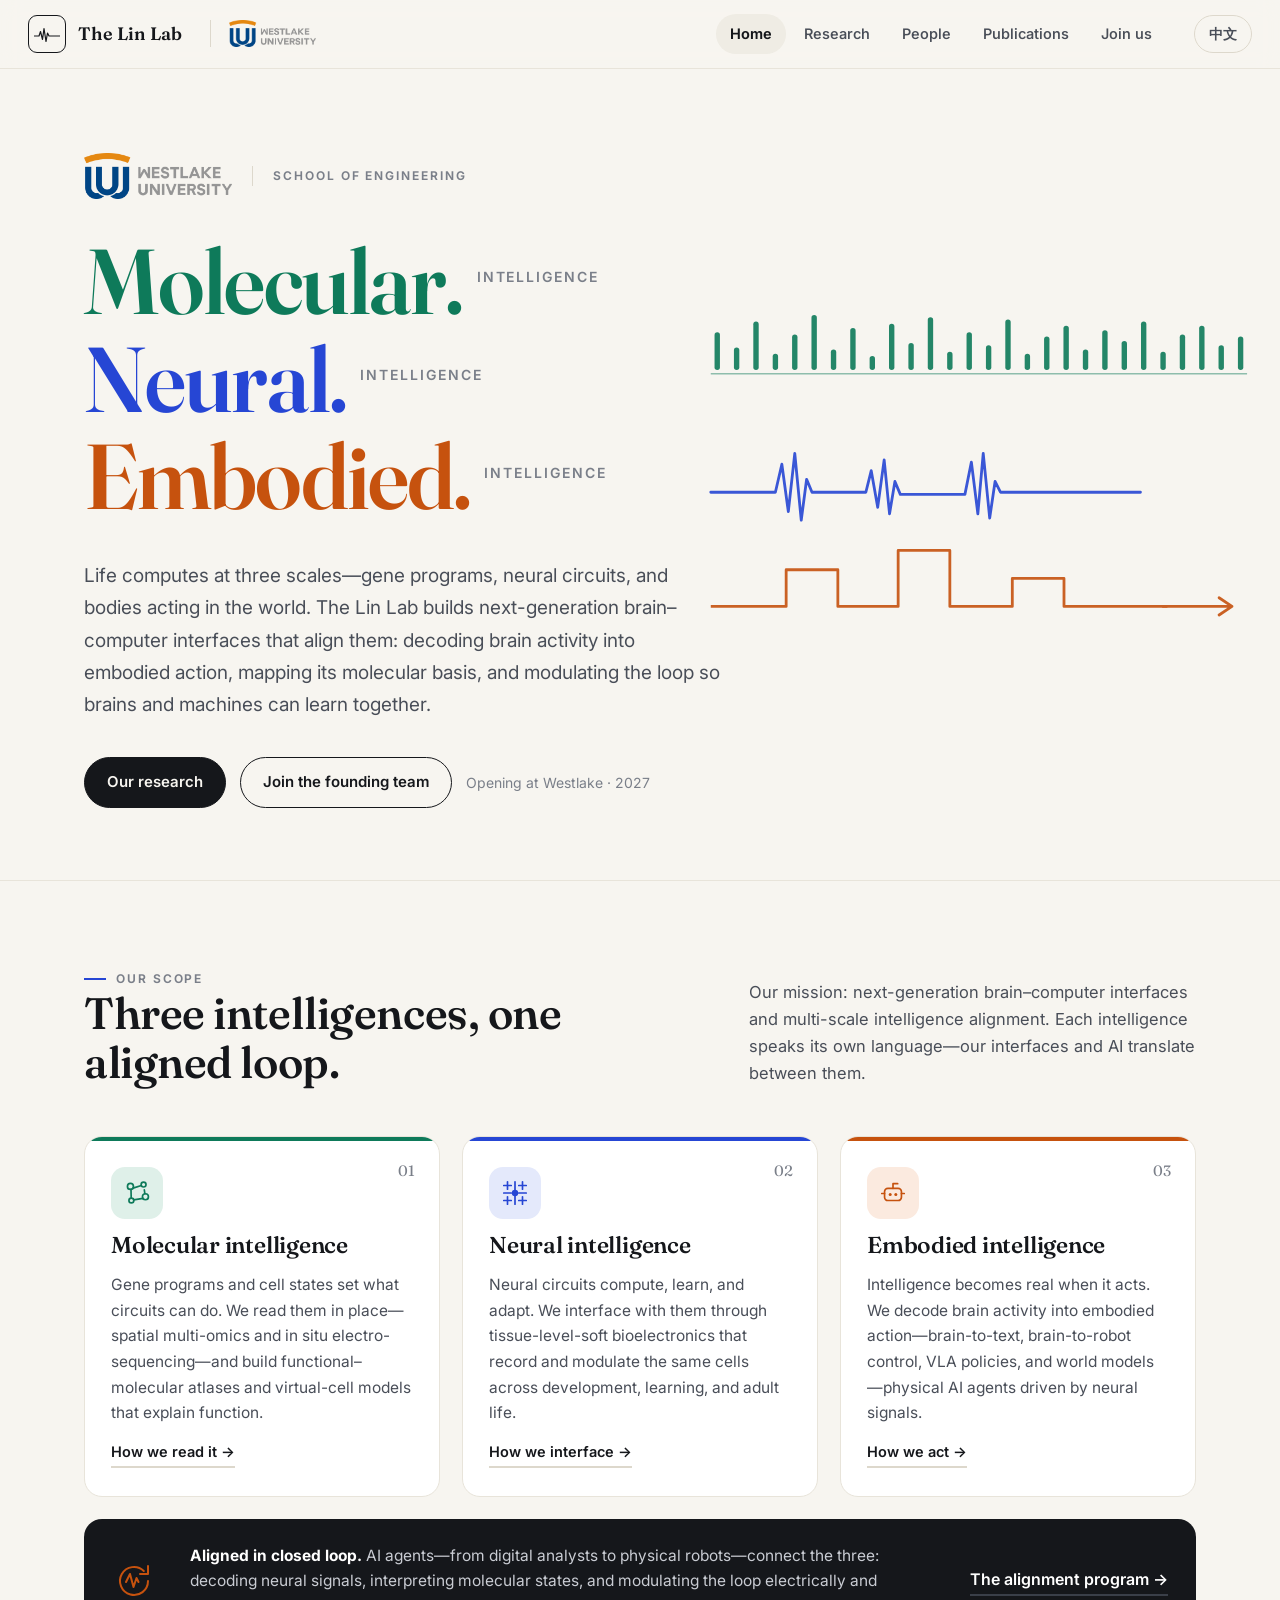
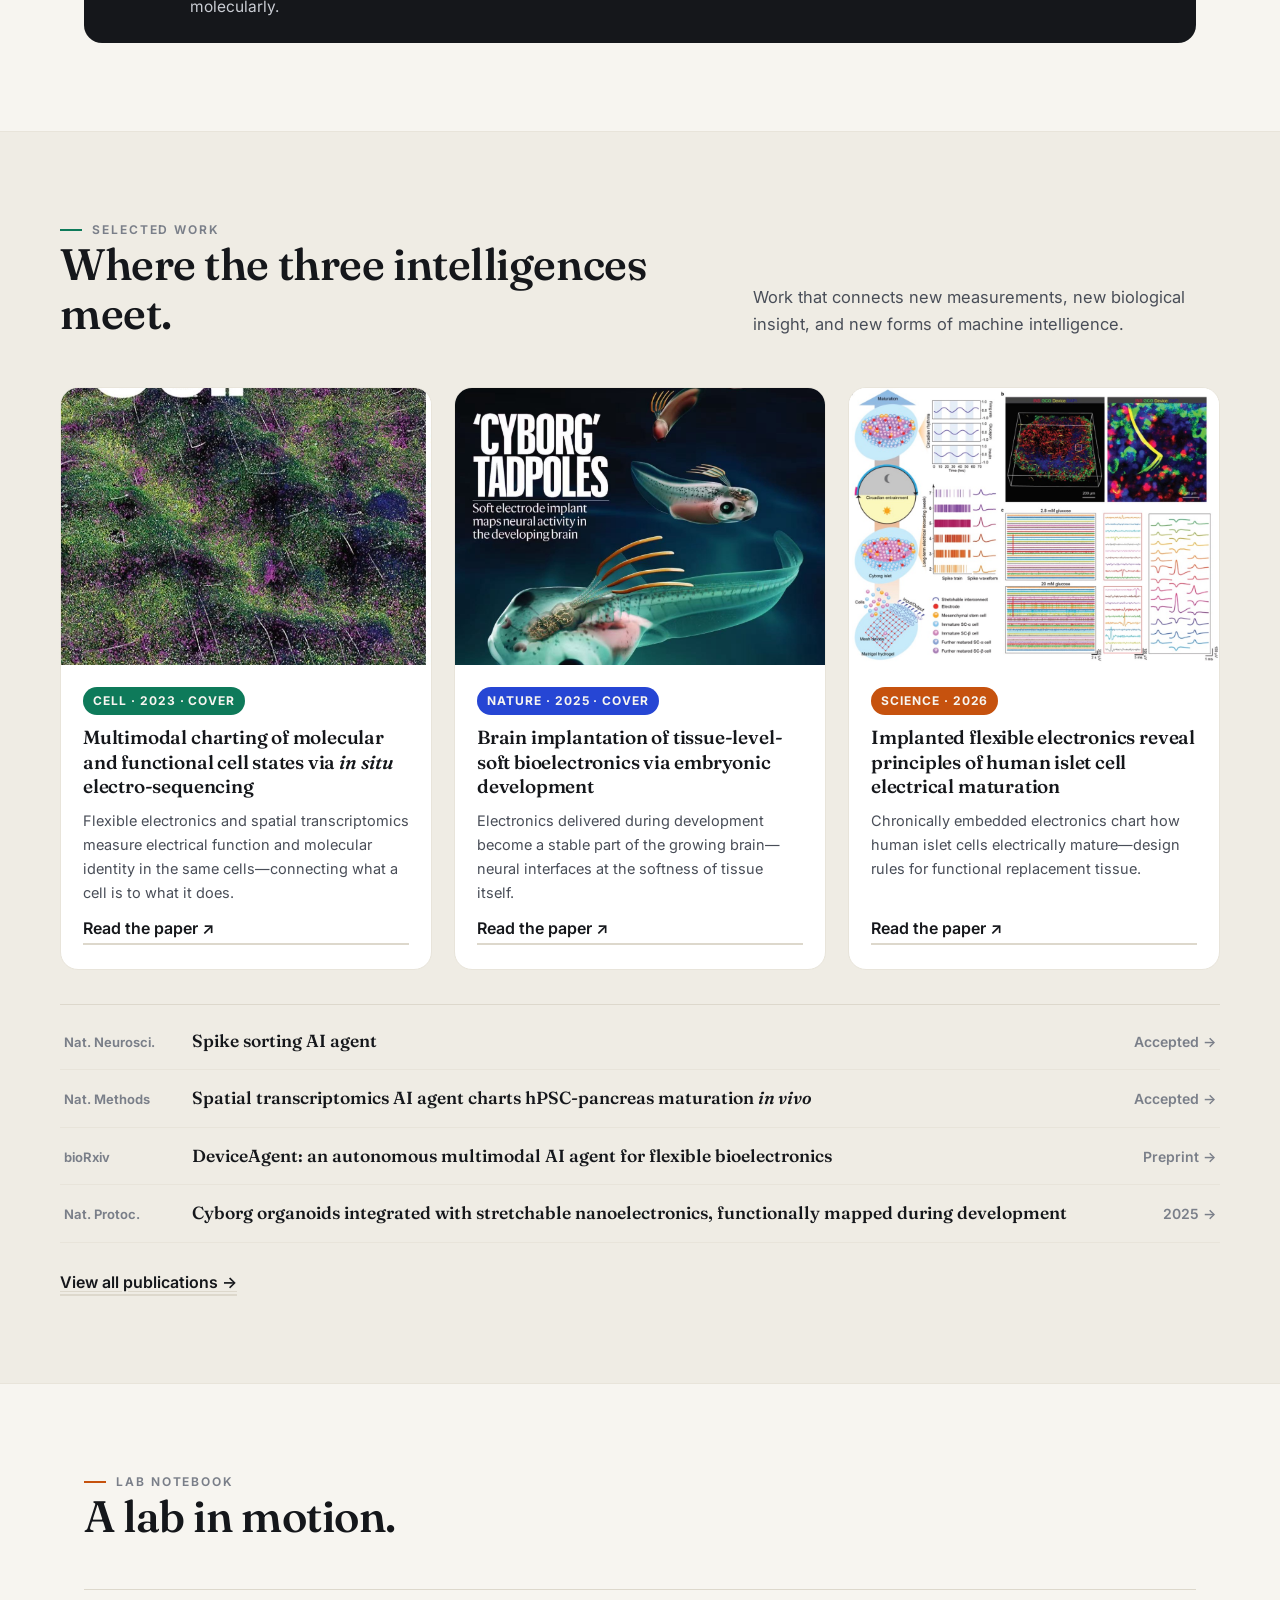
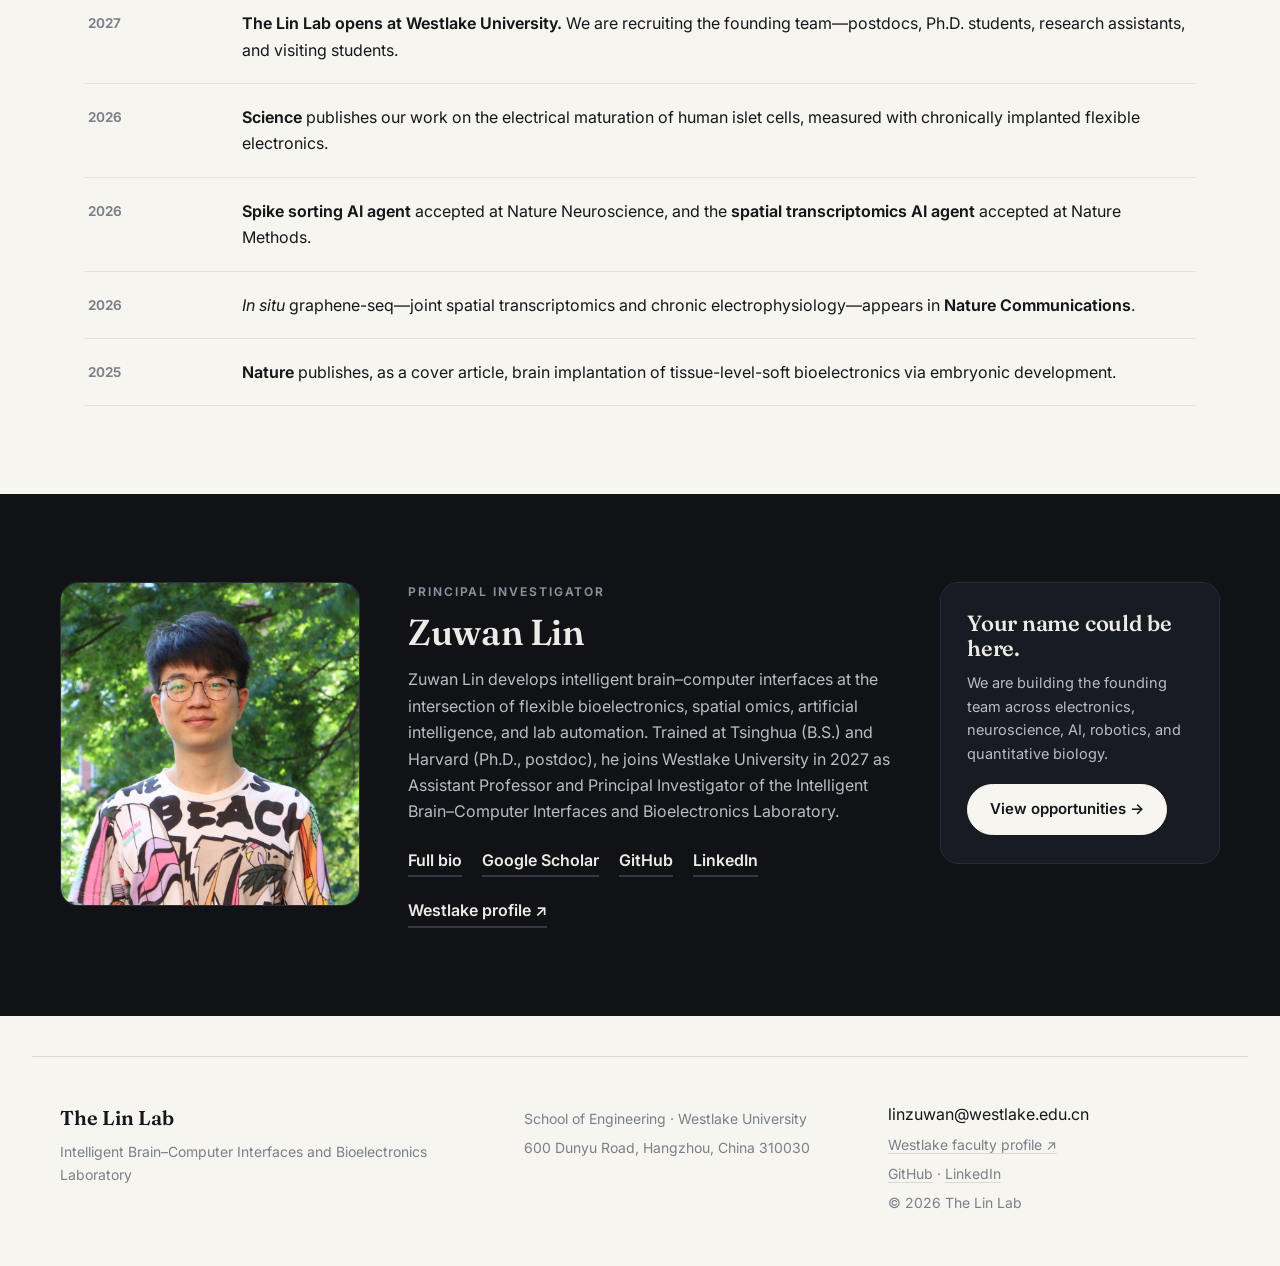
==== commit 9f89e2a0: "Show the Westlake University lockup in the header and hero The hero carries it at 46px beside "Schoo" ====
--- a/index.html
+++ b/index.html
@@ -26,7 +26,10 @@
     <!-- ================= HERO ================= -->
     <section class="hero">
       <div class="wrap">
-        <div class="eyebrow plain hero-kicker" data-en="Westlake University · School of Engineering" data-zh="西湖大学 · 工学院"></div>
+        <div class="hero-kicker">
+          <a class="hero-affil" href="https://en.westlake.edu.cn/" target="_blank" rel="noopener"><img src="westlake-logo.png" alt="Westlake University" width="522" height="162"></a>
+          <span class="hero-school" data-en="School of Engineering" data-zh="工学院"></span>
+        </div>
         <div class="hero-words" aria-label="Molecular, neural, and embodied intelligence">
           <div class="w w2"><span data-en="Molecular." data-zh="分子智能"></span><small data-en="intelligence" data-zh="molecular"></small></div>
           <div class="w w1"><span data-en="Neural." data-zh="人脑智能"></span><small data-en="intelligence" data-zh="neural"></small></div>
--- a/site-v3.css
+++ b/site-v3.css
@@ -85,6 +85,15 @@
 .brand-mark svg{width:26px;height:16px}
 .brand b{font-family:var(--serif);font-size:18px;font-weight:600;display:block;line-height:1.1}
 .brand small{font-size:11.5px;color:var(--ink-faint);letter-spacing:.08em;text-transform:uppercase}
+.header-affil{
+  display:flex;align-items:center;line-height:0;
+  padding-left:18px;border-left:1px solid var(--line);
+}
+.header-affil img{height:27px;width:auto}
+/* The lockup beside the brand carries the affiliation, so the sub-line stands
+   down to avoid saying it twice — the hero states the school. On mobile the
+   lockup is hidden and the sub-line names the university again. */
+.brand-uni,.brand-school{display:none}
 .site-header nav{margin-left:auto;display:flex;gap:4px}
 .site-header nav a{
   padding:8px 14px;border-radius:999px;font-size:14.5px;font-weight:550;color:var(--ink-soft);
@@ -102,7 +111,19 @@
 /* ---------- hero ---------- */
 .hero{position:relative;overflow:hidden;border-bottom:1px solid var(--line-soft)}
 .hero .wrap{position:relative;padding-top:84px;padding-bottom:72px}
-.hero-kicker{margin-bottom:34px}
+/* Institutional lockup: height-constrained only, never recolored or faded, so
+   the official asset renders as its guidelines require. */
+.hero-kicker{display:flex;align-items:center;gap:20px;flex-wrap:wrap;margin-bottom:34px}
+.hero-affil{display:inline-block;line-height:0}
+.hero-affil img{height:46px;width:auto}
+.hero-school{
+  font-size:12px;font-weight:650;letter-spacing:.16em;text-transform:uppercase;
+  color:var(--ink-faint);padding-left:20px;border-left:1px solid var(--line);
+}
+@media(max-width:520px){
+  .hero-affil img{height:38px}
+  .hero-school{padding-left:0;border-left:0}
+}
 .hero-words{display:flex;flex-direction:column;gap:2px}
 .hero-words .w{
   font-family:var(--serif);font-weight:600;letter-spacing:-.02em;
@@ -355,6 +376,18 @@
   .site-header nav{display:none;width:100%;flex-direction:column;gap:2px}
   .site-header.menu-open nav{display:flex}
   .site-header nav a{padding:11px 12px}
+  /* Menu + language buttons need the row; the brand names the university in
+     text instead, and the hero still carries the lockup. */
+  .header-affil{display:none}
+  .brand-uni{display:inline}
+  .brand-school{display:none}
+}
+/* At 375px the brand plus both buttons overflowed by ~11px and dropped the
+   language toggle onto its own line. Tighten the gutters so they share a row. */
+@media(max-width:430px){
+  .site-header{padding-left:14px;padding-right:14px;gap:8px}
+  .menu-toggle,.language-toggle{padding:7px 11px}
+  .brand small{font-size:11px;letter-spacing:.06em}
 }
 
 /* ==========================================================================
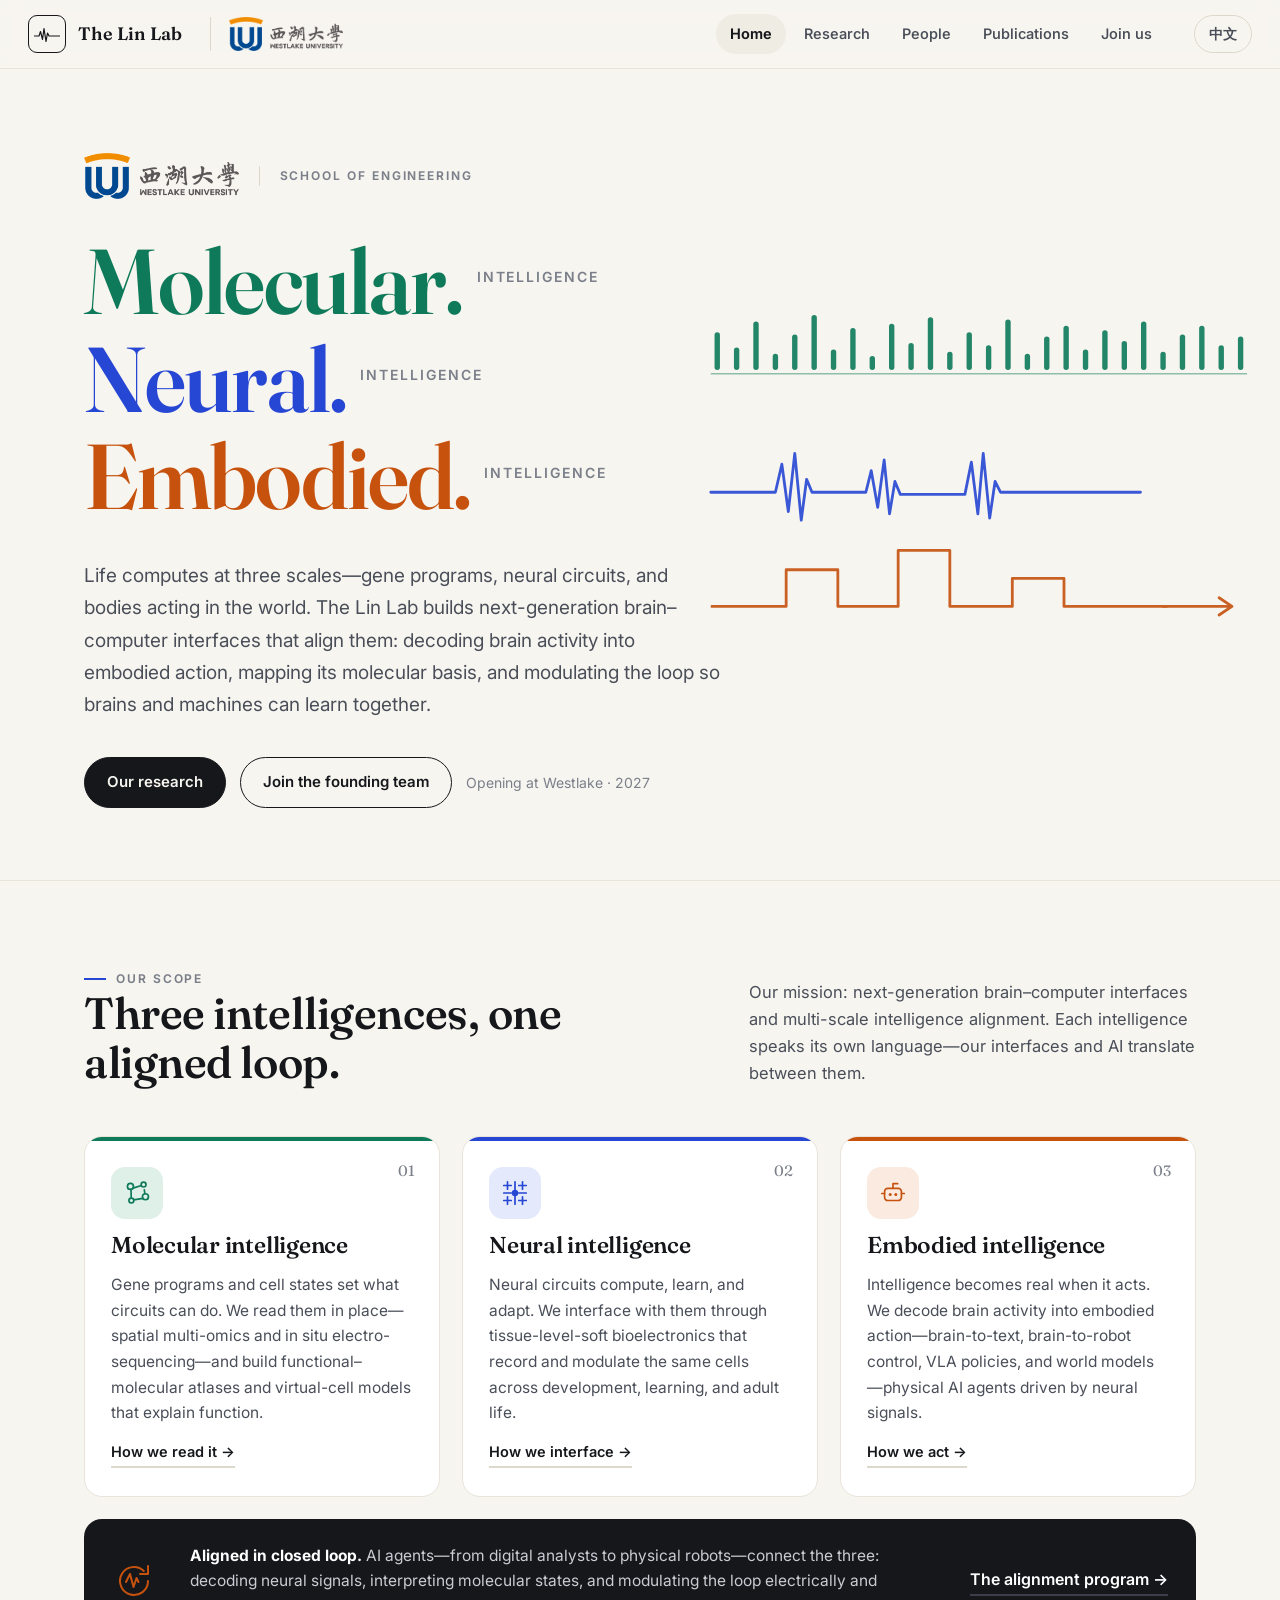
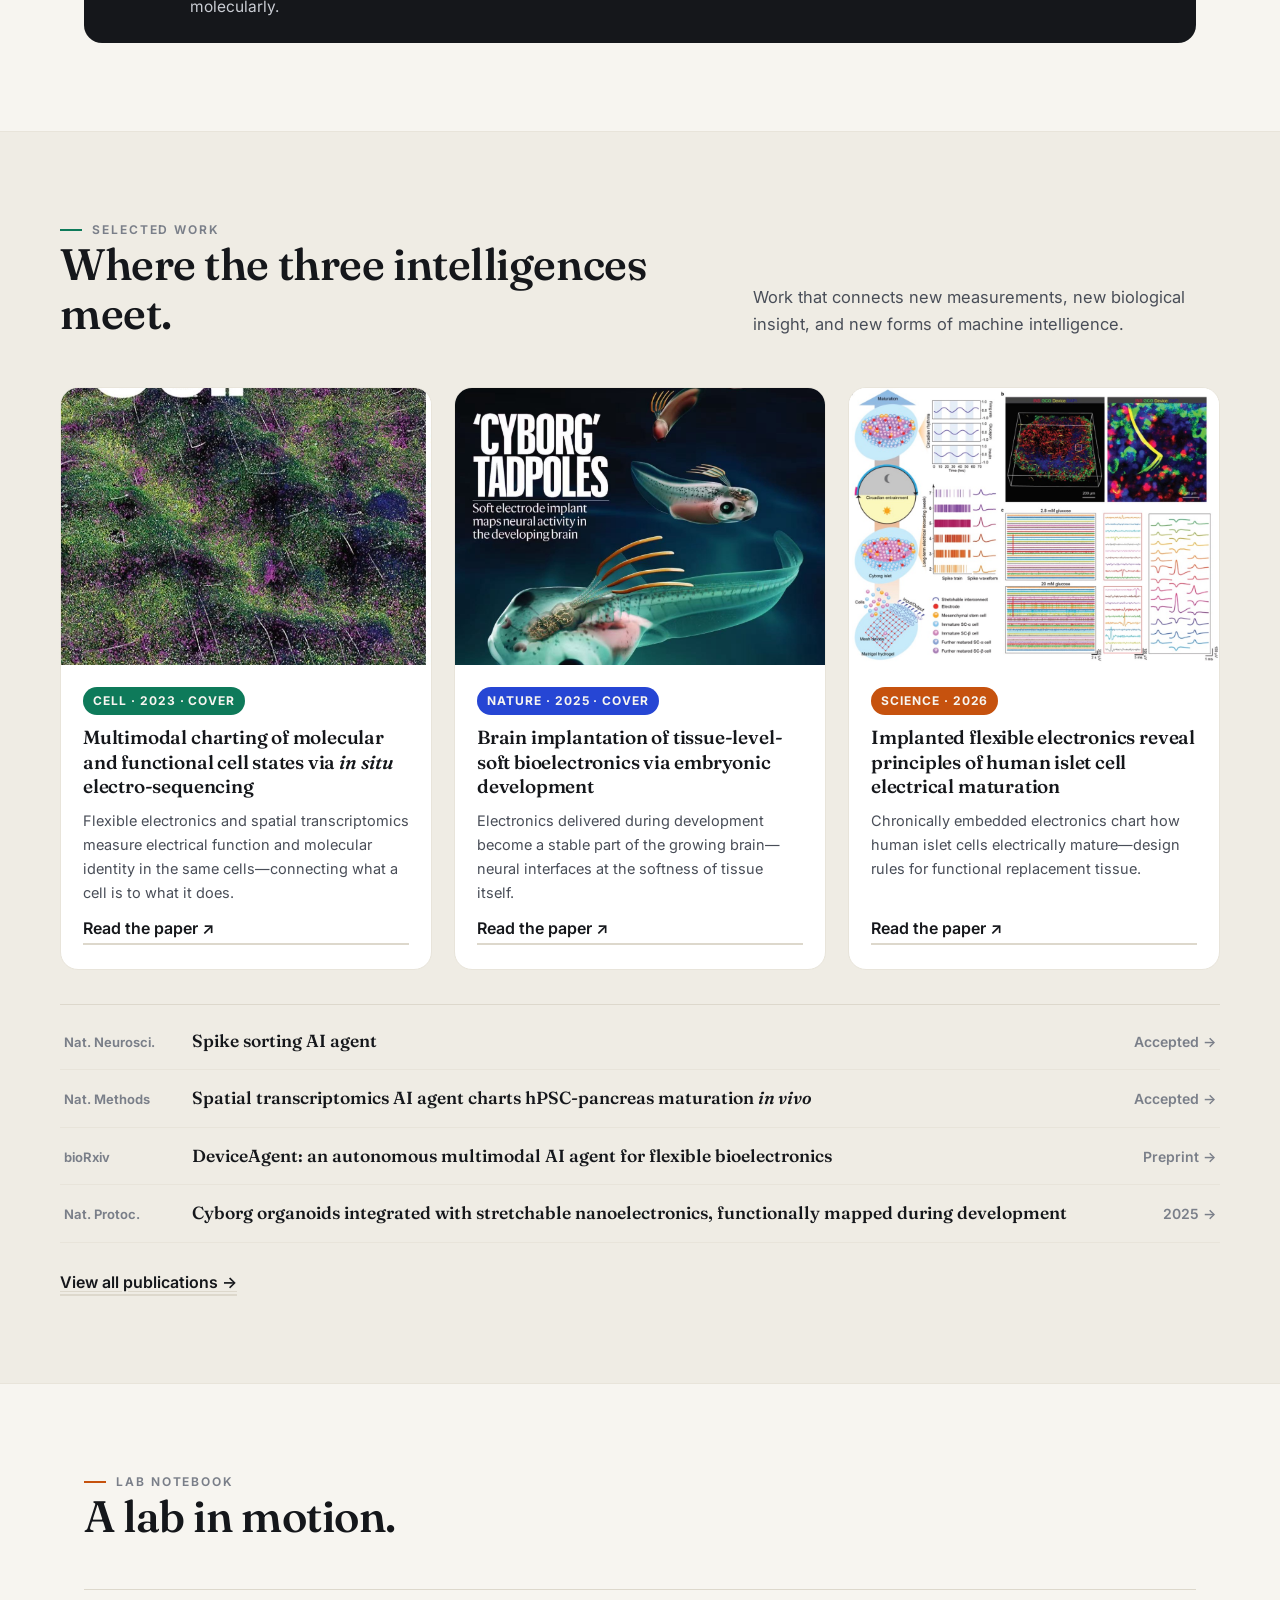
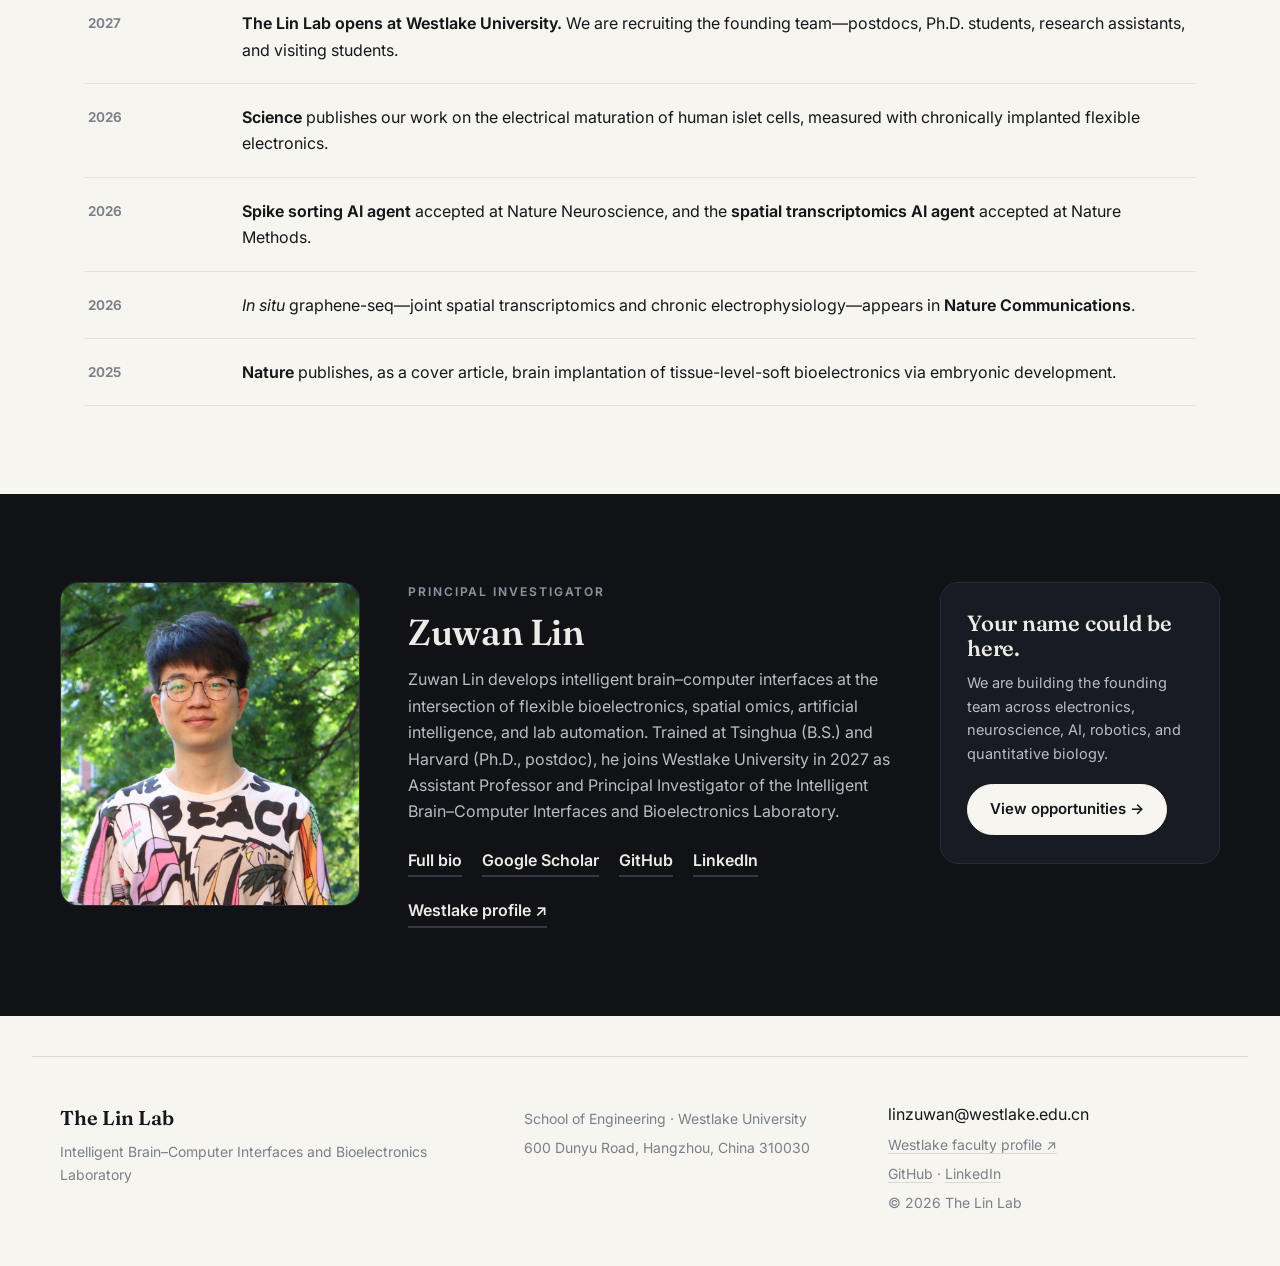
==== commit 43d4efeb: "Use the bilingual Westlake lockup site-wide Swaps in the 西湖大學 + WESTLAKE UNIVERSITY lockup as the de" ====
--- a/index.html
+++ b/index.html
@@ -27,7 +27,7 @@
     <section class="hero">
       <div class="wrap">
         <div class="hero-kicker">
-          <a class="hero-affil" href="https://en.westlake.edu.cn/" target="_blank" rel="noopener"><img src="westlake-logo.png" alt="Westlake University" width="522" height="162"></a>
+          <a class="hero-affil" href="https://en.westlake.edu.cn/" target="_blank" rel="noopener"><img src="westlake-logo.png" alt="Westlake University · 西湖大学" width="578" height="172"></a>
           <span class="hero-school" data-en="School of Engineering" data-zh="工学院"></span>
         </div>
         <div class="hero-words" aria-label="Molecular, neural, and embodied intelligence">
--- a/site-v3.css
+++ b/site-v3.css
@@ -89,7 +89,10 @@
   display:flex;align-items:center;line-height:0;
   padding-left:18px;border-left:1px solid var(--line);
 }
-.header-affil img{height:27px;width:auto}
+/* 34px is the floor for the bilingual lockup: below it the "WESTLAKE
+   UNIVERSITY" line under 西湖大學 stops resolving. Still clears the 38px
+   brand mark, so header height is unchanged. */
+.header-affil img{height:34px;width:auto}
 /* The lockup beside the brand carries the affiliation, so the sub-line stands
    down to avoid saying it twice — the hero states the school. On mobile the
    lockup is hidden and the sub-line names the university again. */
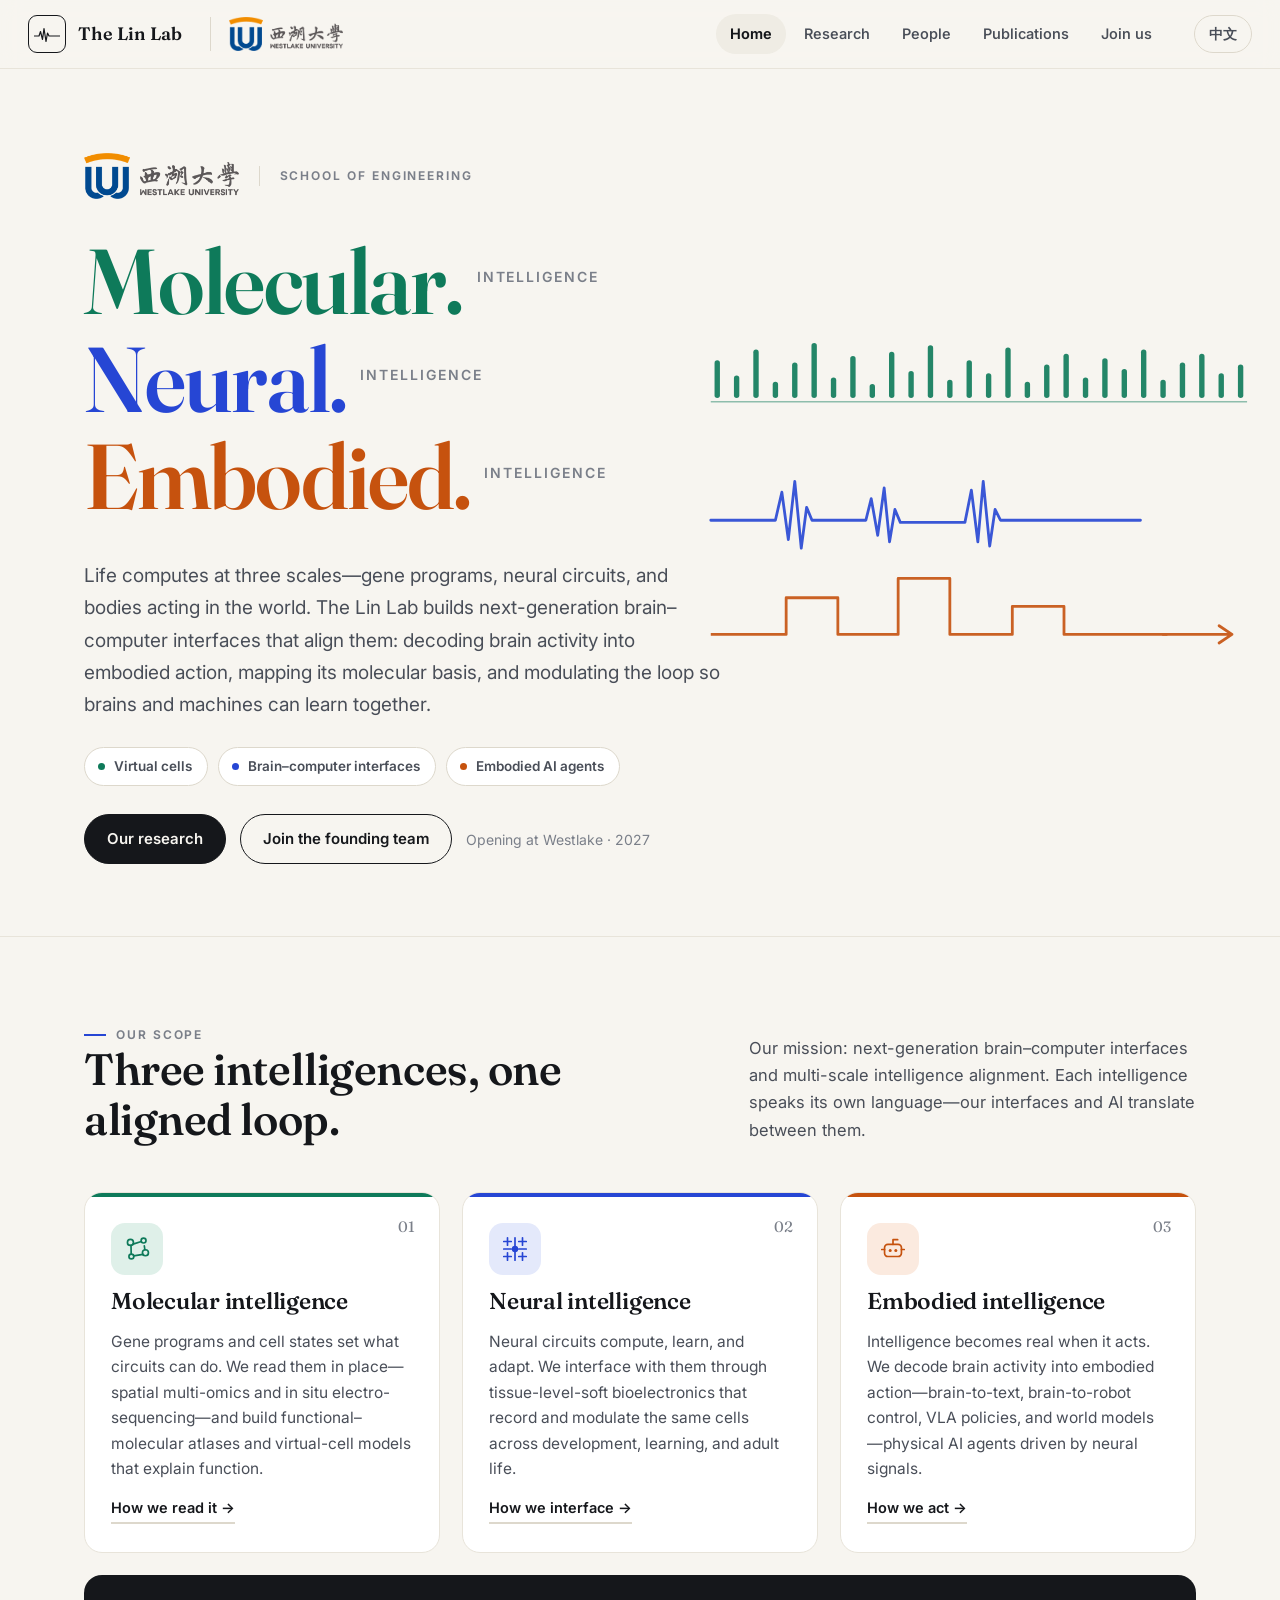
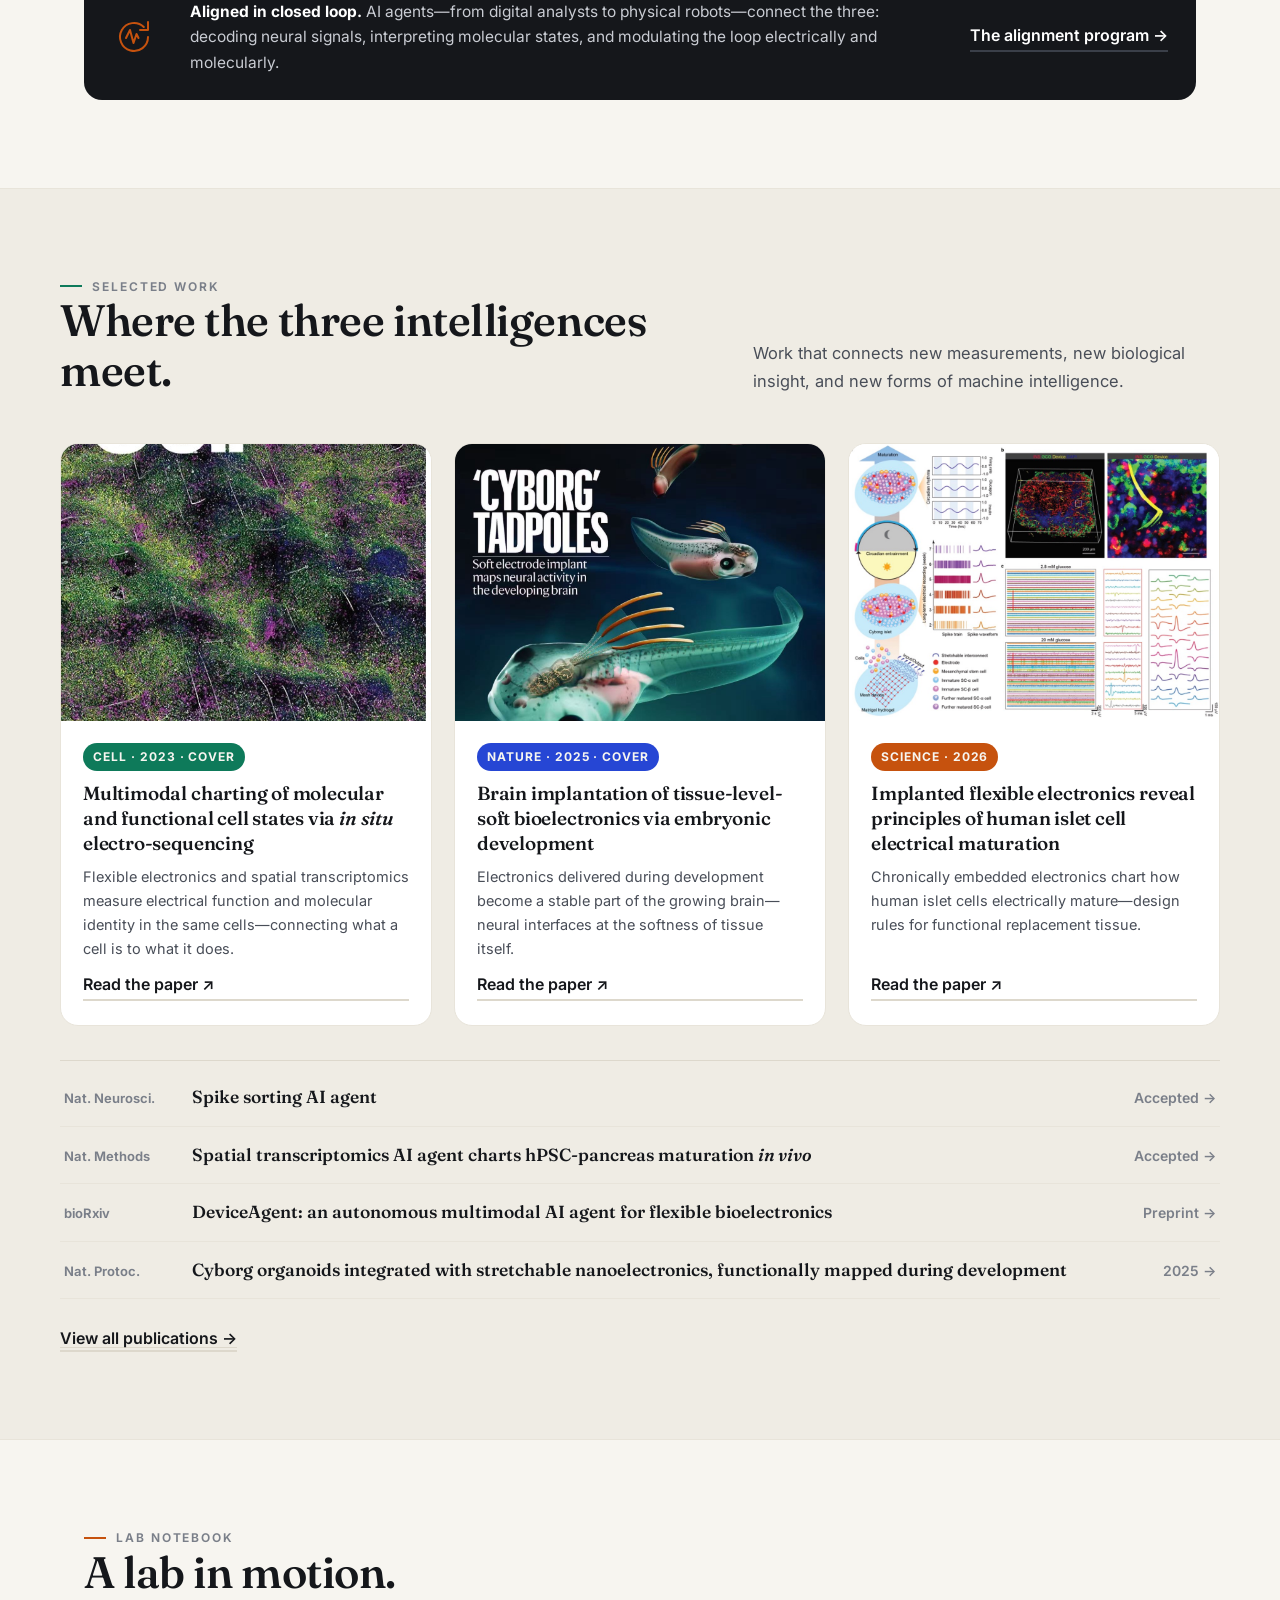
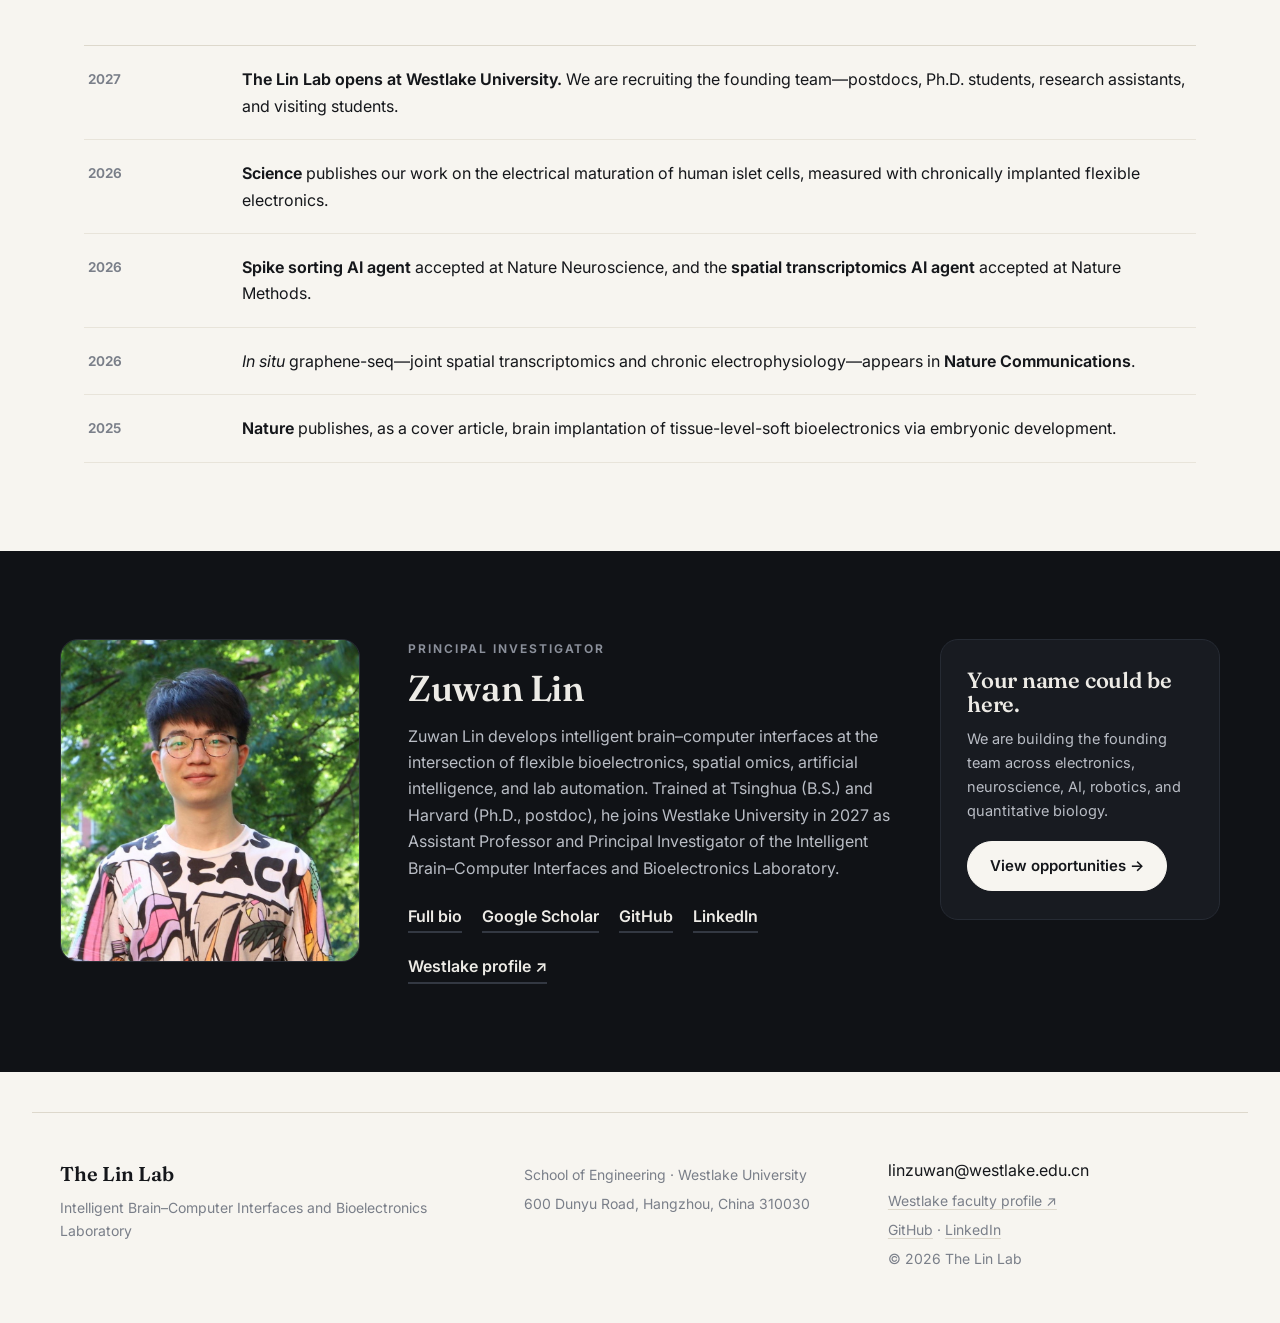
==== commit d163a6cd: "Surface the concrete research areas in the hero "Molecular. Neural. Embodied." names the framing but" ====
--- a/index.html
+++ b/index.html
@@ -36,6 +36,11 @@
           <div class="w w3"><span data-en="Embodied." data-zh="具身智能"></span><small data-en="intelligence" data-zh="embodied"></small></div>
         </div>
         <p class="hero-sub" data-en="Life computes at three scales—gene programs, neural circuits, and bodies acting in the world. The Lin Lab builds next-generation brain–computer interfaces that align them: decoding brain activity into embodied action, mapping its molecular basis, and modulating the loop so brains and machines can learn together." data-zh="生命的计算发生在三个尺度上——基因程序、神经回路，以及在真实世界中行动的身体。林祖万实验室构建下一代脑机接口，让三者彼此对齐：把脑活动解码为具身行动，解析其背后的分子机制，并调控这一闭环，让大脑与机器共同学习。"></p>
+        <div class="hero-keys">
+          <a class="hk hk2" href="research.html#mapping" data-en="Virtual cells" data-zh="虚拟细胞"></a>
+          <a class="hk hk1" href="research.html#bci" data-en="Brain–computer interfaces" data-zh="脑机接口"></a>
+          <a class="hk hk3" href="research.html#agents" data-en="Embodied AI agents" data-zh="具身智能体"></a>
+        </div>
         <div class="hero-actions">
           <a class="button" href="research.html" data-en="Our research" data-zh="研究方向"></a>
           <a class="button secondary" href="join.html" data-en="Join the founding team" data-zh="加入创始团队"></a>
--- a/site-v3.css
+++ b/site-v3.css
@@ -140,7 +140,28 @@
 .hero-sub{
   max-width:640px;margin-top:36px;font-size:19px;line-height:1.7;color:var(--ink-soft);
 }
-.hero-actions{display:flex;flex-wrap:wrap;gap:14px;align-items:center;margin-top:36px}
+/* Concrete deliverables under the three abstract pillar words. The dot colour
+   ties each back to its pillar, and each links to that research program. */
+.hero-keys{display:flex;flex-wrap:wrap;gap:10px;margin-top:26px}
+.hk{
+  font-size:13.5px;font-weight:600;padding:7px 15px 7px 13px;border-radius:999px;
+  background:#fff;border:1px solid var(--line);color:var(--ink-soft);transition:.16s;
+}
+.hk::before{
+  content:"";display:inline-block;width:7px;height:7px;border-radius:50%;
+  background:var(--hkc);margin-right:9px;vertical-align:1.5px;
+}
+.hk1{--hkc:var(--c1)} .hk2{--hkc:var(--c2)} .hk3{--hkc:var(--c3)}
+.hk:hover{border-color:var(--hkc);color:var(--ink)}
+/* Must follow the base rules above — same specificity, so source order wins.
+   At full size each keyword claimed its own row on a phone and pushed the
+   buttons off the first screen; trimmed, they pair up. */
+@media(max-width:520px){
+  .hero-keys{gap:8px;margin-top:22px}
+  .hk{font-size:12.5px;padding:6px 12px 6px 10px}
+  .hk::before{width:6px;height:6px;margin-right:7px}
+}
+.hero-actions{display:flex;flex-wrap:wrap;gap:14px;align-items:center;margin-top:28px}
 .hero-note{font-size:14px;color:var(--ink-faint)}
 .hero-wave{
   position:absolute;right:-40px;top:50%;transform:translateY(-50%);
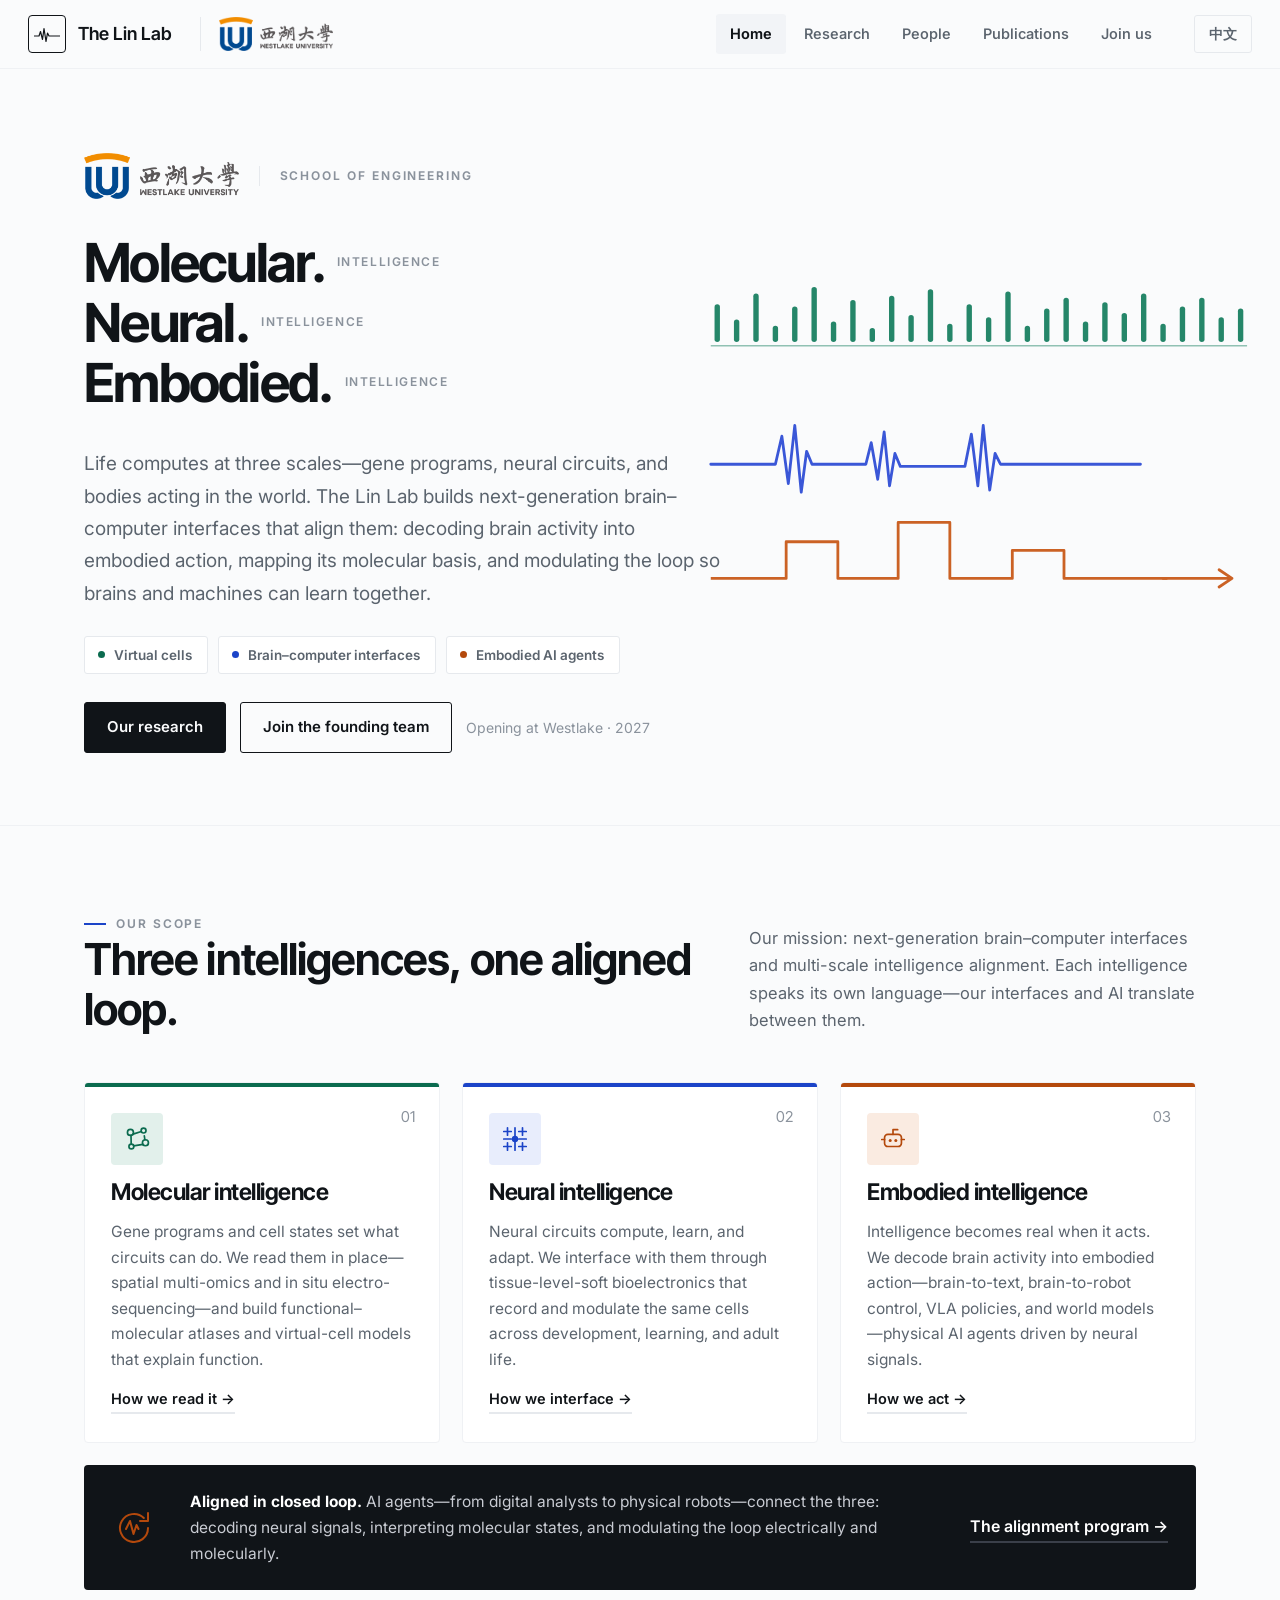
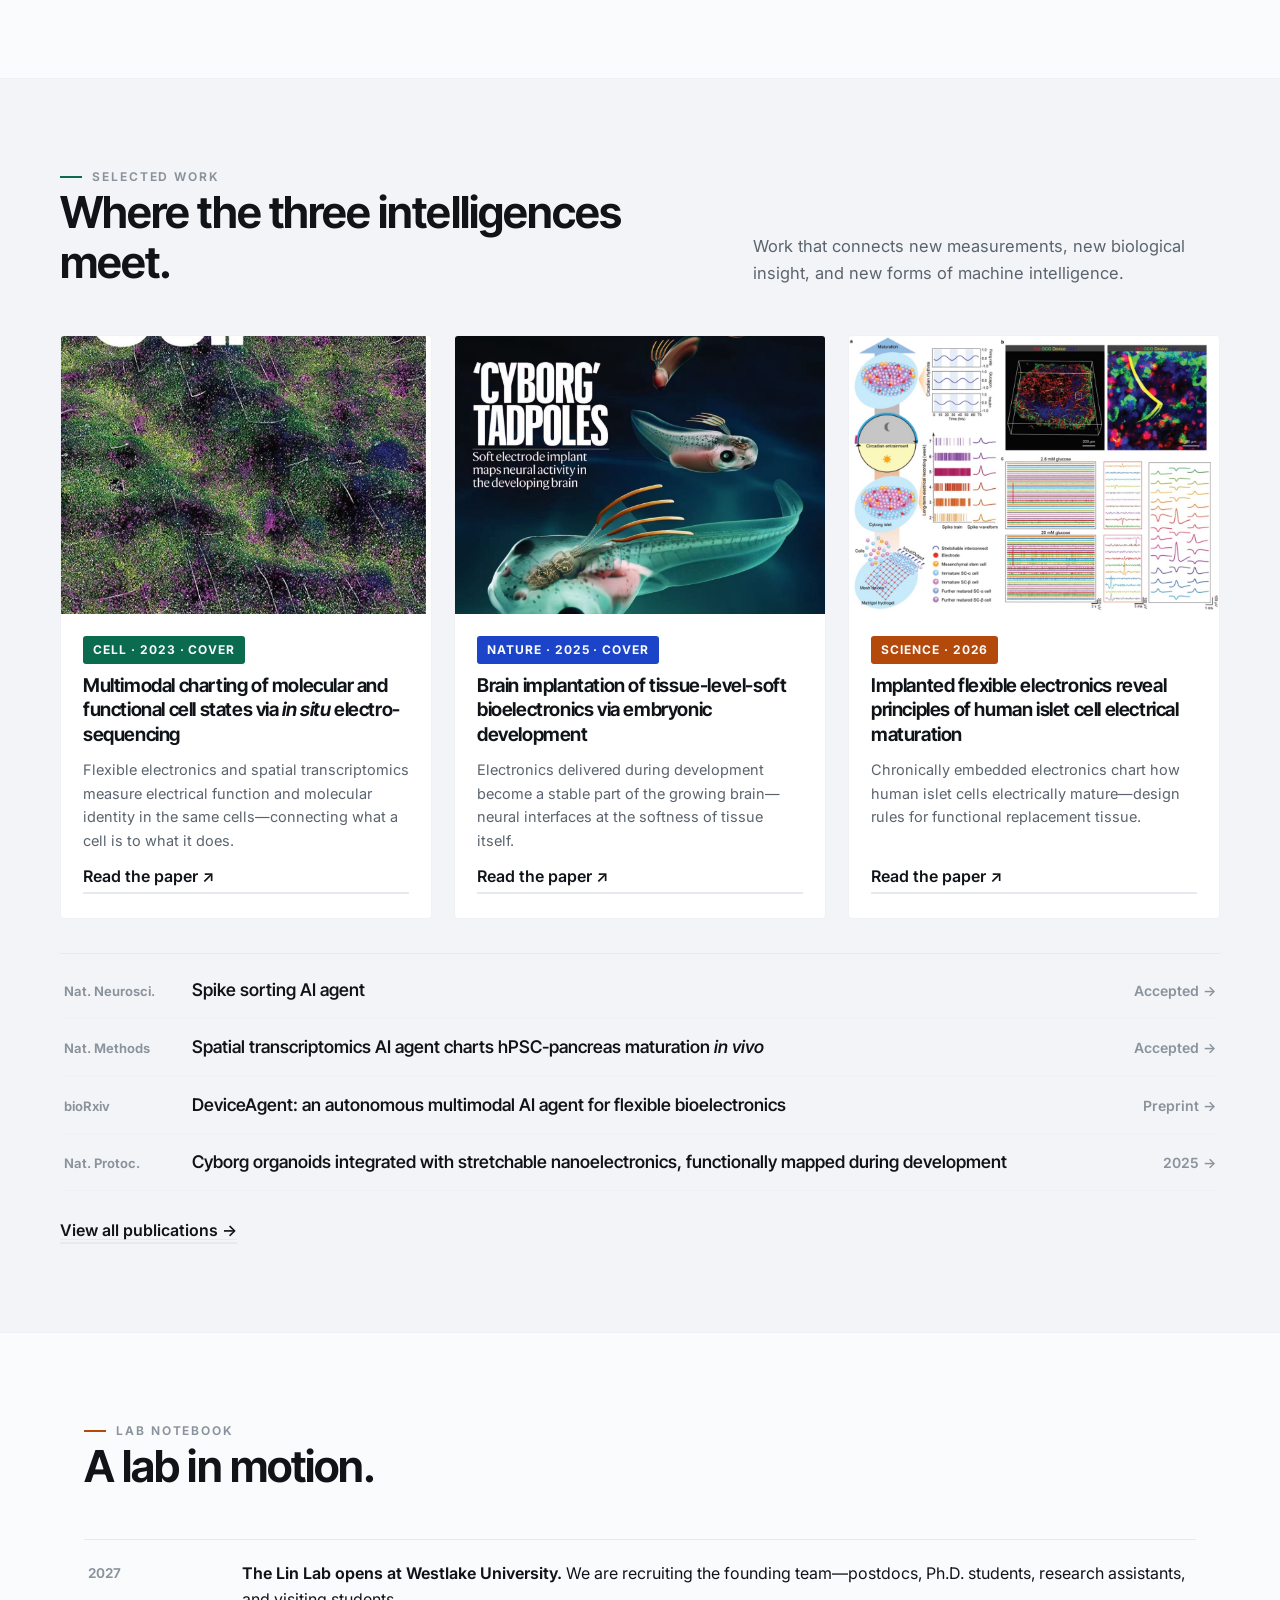
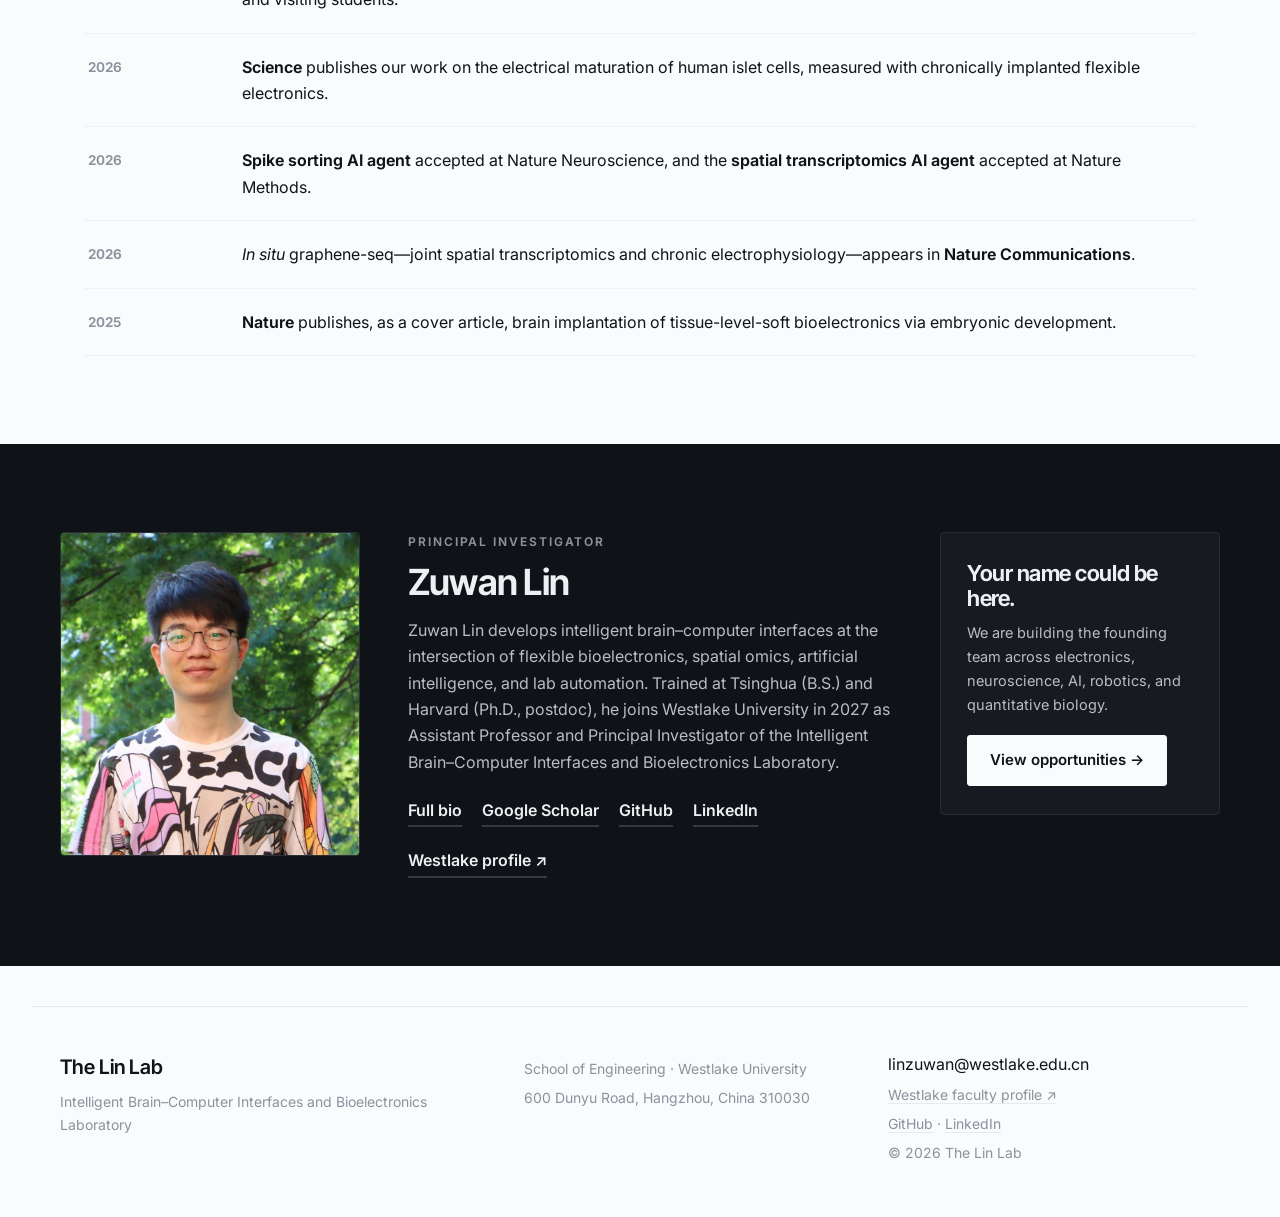
==== commit 42211a84: "Rework the visual system: cool near-white, grotesque, flat The warm beige ground, Fraunces at 92px, " ====
--- a/index.html
+++ b/index.html
@@ -15,7 +15,7 @@
   <link rel="icon" type="image/svg+xml" href="favicon.svg">
   <link rel="preconnect" href="https://fonts.googleapis.com">
   <link rel="preconnect" href="https://fonts.gstatic.com" crossorigin>
-  <link href="https://fonts.googleapis.com/css2?family=Fraunces:opsz,wght@9..144,500;9..144,560;9..144,600&family=Inter:wght@400;550;600;650;700&display=swap" rel="stylesheet">
+  <link href="https://fonts.googleapis.com/css2?family=Inter+Tight:wght@600;650;700&family=Inter:wght@400;500;550;600;650;700&display=swap" rel="stylesheet">
   <link rel="stylesheet" href="site-v3.css">
   <script defer src="site-v3.js"></script>
 </head>
--- a/site-v3.css
+++ b/site-v3.css
@@ -1,27 +1,30 @@
 /* ==========================================================================
    The Lin Lab · site-v3 — "Three Signals" design system
-   Palette: warm paper + ink, with a triad of pillar accents
-     --c1 cobalt   → Bioelectronics & BCI
-     --c2 verdant  → Functional–molecular mapping
-     --c3 ember    → AI agents & closed-loop systems
-   Type: Fraunces (display) / Inter (text); system CJK fallbacks
+   Palette: cool near-white, near-black ink, blue-led accents
+     --c1 cobalt   → Bioelectronics & BCI          (primary)
+     --c2 verdant  → Functional–molecular mapping  (small doses)
+     --c3 ember    → AI agents & closed-loop        (small doses)
+   Type: Inter Tight (display) / Inter (text); PingFang + Source Han CJK
+   Corners stay tight and hovers stay flat — the type carries the hierarchy.
    ========================================================================== */
 
 :root{
-  --paper:#F7F5F0;
-  --paper-deep:#EFECE4;
-  --ink:#15171B;
-  --ink-soft:#494E58;
-  --ink-faint:#7A7F89;
-  --line:#DDD8CC;
-  --line-soft:#E8E4DA;
-  --c1:#2646D4; --c1-soft:#E4E9FB;
-  --c2:#0E7A5A; --c2-soft:#DFF0E9;
-  --c3:#C6520E; --c3-soft:#FBEADF;
-  --dark:#101216;
-  --dark-2:#181B21;
-  --serif:"Fraunces","Songti SC","Noto Serif SC",Georgia,serif;
-  --sans:"Inter","PingFang SC","Hiragino Sans GB","Microsoft YaHei",system-ui,-apple-system,sans-serif;
+  --paper:#FAFBFC;
+  --paper-deep:#F2F4F7;
+  --ink:#101418;
+  --ink-soft:#5B646E;
+  --ink-faint:#8A929C;
+  --line:#E6E9ED;
+  --line-soft:#EFF1F4;
+  /* Blue carries the accent work; green and amber appear only in small
+     doses — pillar dots, icons, category rules. */
+  --c1:#1B44C8; --c1-soft:#E8EDFC;
+  --c2:#0B6B4F; --c2-soft:#E2F0EB;
+  --c3:#B4490C; --c3-soft:#FAEBE1;
+  --dark:#0F1317;
+  --dark-2:#171B21;
+  --display:"Inter Tight","Inter","PingFang SC","Source Han Sans SC","Noto Sans SC","Microsoft YaHei",system-ui,sans-serif;
+  --sans:"Inter","PingFang SC","Source Han Sans SC","Noto Sans SC","Microsoft YaHei",system-ui,-apple-system,sans-serif;
   --wrap:1160px;
 }
 
@@ -44,7 +47,9 @@
 
 .wrap{max-width:var(--wrap);margin:0 auto;padding:0 24px}
 
-h1,h2,h3,.serif{font-family:var(--serif);font-weight:560;line-height:1.12;letter-spacing:-.01em}
+/* A grotesque needs more weight and tighter tracking than the serif it
+   replaced to hold the same presence at a smaller size. */
+h1,h2,h3,.serif{font-family:var(--display);font-weight:650;line-height:1.14;letter-spacing:-.021em}
 
 /* ---------- eyebrows, buttons, small ui ---------- */
 .eyebrow{
@@ -57,7 +62,7 @@
 .eyebrow.plain::before{display:none}
 
 .button{
-  display:inline-block;padding:12px 22px;border-radius:999px;
+  display:inline-block;padding:12px 22px;border-radius:3px;
   background:var(--ink);color:var(--paper);font-weight:600;font-size:15px;
   border:1.5px solid var(--ink);transition:.18s;
 }
@@ -79,11 +84,11 @@
 }
 .brand{display:flex;align-items:center;gap:12px}
 .brand-mark{
-  width:38px;height:38px;border:1.5px solid var(--ink);border-radius:9px;
+  width:38px;height:38px;border:1.5px solid var(--ink);border-radius:4px;
   display:grid;place-items:center;background:var(--paper);
 }
 .brand-mark svg{width:26px;height:16px}
-.brand b{font-family:var(--serif);font-size:18px;font-weight:600;display:block;line-height:1.1}
+.brand b{font-family:var(--display);font-size:18px;font-weight:600;display:block;line-height:1.1}
 .brand small{font-size:11.5px;color:var(--ink-faint);letter-spacing:.08em;text-transform:uppercase}
 .header-affil{
   display:flex;align-items:center;line-height:0;
@@ -99,17 +104,17 @@
 .brand-uni,.brand-school{display:none}
 .site-header nav{margin-left:auto;display:flex;gap:4px}
 .site-header nav a{
-  padding:8px 14px;border-radius:999px;font-size:14.5px;font-weight:550;color:var(--ink-soft);
+  padding:8px 14px;border-radius:3px;font-size:14.5px;font-weight:550;color:var(--ink-soft);
 }
 .site-header nav a:hover{color:var(--ink);background:var(--paper-deep)}
 .site-header nav a[aria-current="page"]{color:var(--ink);background:var(--paper-deep);font-weight:650}
 .language-toggle{
   font:inherit;font-size:13.5px;font-weight:650;cursor:pointer;
   border:1.5px solid var(--line);background:transparent;color:var(--ink-soft);
-  border-radius:999px;padding:7px 14px;transition:.15s;
+  border-radius:3px;padding:7px 14px;transition:.15s;
 }
 .language-toggle:hover{border-color:var(--ink);color:var(--ink)}
-.menu-toggle{display:none;font:inherit;font-weight:650;background:none;border:1.5px solid var(--line);border-radius:999px;padding:7px 14px;cursor:pointer}
+.menu-toggle{display:none;font:inherit;font-weight:650;background:none;border:1.5px solid var(--line);border-radius:3px;padding:7px 14px;cursor:pointer}
 
 /* ---------- hero ---------- */
 .hero{position:relative;overflow:hidden;border-bottom:1px solid var(--line-soft)}
@@ -127,16 +132,22 @@
   .hero-affil img{height:38px}
   .hero-school{padding-left:0;border-left:0}
 }
-.hero-words{display:flex;flex-direction:column;gap:2px}
+.hero-words{display:flex;flex-direction:column;gap:1px}
+/* Was clamp(44px,7.2vw,92px) — 92px on a desktop was shouting. This tops out
+   near a third smaller and lets the paragraph and keywords hold their weight. */
 .hero-words .w{
-  font-family:var(--serif);font-weight:600;letter-spacing:-.02em;
-  font-size:clamp(44px,7.2vw,92px);line-height:1.04;
+  font-family:var(--display);font-weight:680;letter-spacing:-.032em;
+  font-size:clamp(34px,4.2vw,58px);line-height:1.1;
 }
 .hero-words .w small{
-  display:inline-block;font-family:var(--sans);font-weight:600;font-size:clamp(12px,1.1vw,14px);
-  letter-spacing:.14em;text-transform:uppercase;vertical-align:super;margin-left:14px;color:var(--ink-faint);
-}
-.w1{color:var(--c1)} .w2{color:var(--c2)} .w3{color:var(--c3)}
+  display:inline-block;font-family:var(--sans);font-weight:600;font-size:12px;
+  letter-spacing:.13em;text-transform:uppercase;margin-left:12px;color:var(--ink-faint);
+  vertical-align:middle;position:relative;top:-.5em;
+}
+/* The headline stays near-black and the pillar colour moves to the small
+   label — the palette is blue-led, with green and amber in small doses only. */
+.hero-words .w{color:var(--ink)}
+.w1 small{color:var(--c1)} .w2 small{color:var(--c2)} .w3 small{color:var(--c3)}
 .hero-sub{
   max-width:640px;margin-top:36px;font-size:19px;line-height:1.7;color:var(--ink-soft);
 }
@@ -144,7 +155,7 @@
    ties each back to its pillar, and each links to that research program. */
 .hero-keys{display:flex;flex-wrap:wrap;gap:10px;margin-top:26px}
 .hk{
-  font-size:13.5px;font-weight:600;padding:7px 15px 7px 13px;border-radius:999px;
+  font-size:13.5px;font-weight:600;padding:7px 15px 7px 13px;border-radius:3px;
   background:#fff;border:1px solid var(--line);color:var(--ink-soft);transition:.16s;
 }
 .hk::before{
@@ -182,15 +193,17 @@
 .pillars{display:grid;grid-template-columns:repeat(3,1fr);gap:22px}
 @media(max-width:920px){.pillars{grid-template-columns:1fr}}
 .pillar-card{
-  background:#fff;border:1px solid var(--line-soft);border-radius:18px;
+  background:#fff;border:1px solid var(--line-soft);border-radius:4px;
   padding:30px 26px 28px;display:flex;flex-direction:column;gap:14px;
   position:relative;overflow:hidden;transition:.2s;
 }
 .pillar-card::before{content:"";position:absolute;top:0;left:0;right:0;height:4px;background:var(--pc)}
-.pillar-card:hover{transform:translateY(-3px);box-shadow:0 14px 34px rgba(21,23,27,.08)}
-.pillar-card .p-icon{width:52px;height:52px;border-radius:14px;background:var(--pcs);display:grid;place-items:center}
+/* Flat hover: the border picks up the pillar colour instead of the card
+   lifting off the page. */
+.pillar-card:hover{border-color:var(--pc)}
+.pillar-card .p-icon{width:52px;height:52px;border-radius:4px;background:var(--pcs);display:grid;place-items:center}
 .pillar-card .p-icon svg{width:30px;height:30px;color:var(--pc)}
-.pillar-card .p-num{position:absolute;top:22px;right:24px;font-family:var(--serif);font-size:15px;color:var(--ink-faint)}
+.pillar-card .p-num{position:absolute;top:22px;right:24px;font-family:var(--display);font-size:15px;color:var(--ink-faint)}
 .pillar-card h3{font-size:23px}
 .pillar-card p{color:var(--ink-soft);font-size:15.5px;flex:1}
 .pillar-card .text-link{align-self:flex-start;font-size:14.5px}
@@ -200,7 +213,7 @@
 
 .align-strip{
   margin-top:22px;display:grid;grid-template-columns:56px 1fr auto;gap:22px;align-items:center;
-  background:var(--ink);color:var(--paper);border-radius:18px;padding:24px 28px;
+  background:var(--ink);color:var(--paper);border-radius:4px;padding:24px 28px;
 }
 .align-strip svg{width:44px;height:44px;color:var(--c3)}
 .align-strip p{font-size:15.5px;color:#C9CCD3}
@@ -214,17 +227,16 @@
 .features{display:grid;grid-template-columns:repeat(3,1fr);gap:22px}
 @media(max-width:920px){.features{grid-template-columns:1fr}}
 .feature{
-  background:#fff;border:1px solid var(--line-soft);border-radius:18px;overflow:hidden;
+  background:#fff;border:1px solid var(--line-soft);border-radius:4px;overflow:hidden;
   display:flex;flex-direction:column;transition:.2s;
 }
-.feature:hover{transform:translateY(-3px);box-shadow:0 14px 34px rgba(21,23,27,.10)}
+.feature:hover{border-color:var(--ink)}
 .feature .thumb{aspect-ratio:4/3;overflow:hidden;background:var(--paper-deep)}
-.feature .thumb img{width:100%;height:100%;object-fit:cover;transition:.4s}
-.feature:hover .thumb img{transform:scale(1.03)}
+.feature .thumb img{width:100%;height:100%;object-fit:cover}
 .feature .body{padding:22px 22px 24px;display:flex;flex-direction:column;gap:10px;flex:1}
 .venue-tag{
   align-self:flex-start;font-size:12px;font-weight:700;letter-spacing:.08em;text-transform:uppercase;
-  padding:4px 10px;border-radius:999px;background:var(--ink);color:var(--paper);
+  padding:4px 10px;border-radius:3px;background:var(--ink);color:var(--paper);
 }
 .venue-tag.v1{background:var(--c1)} .venue-tag.v2{background:var(--c2)} .venue-tag.v3{background:var(--c3)}
 .venue-tag.ghost{background:transparent;color:var(--ink-soft);border:1px solid var(--line)}
@@ -238,7 +250,7 @@
 }
 .more-row:hover{background:#fff}
 .more-row .mr-venue{font-size:13px;font-weight:650;color:var(--ink-faint)}
-.more-row h4{font-family:var(--serif);font-weight:560;font-size:17.5px;line-height:1.35}
+.more-row h4{font-family:var(--display);font-weight:560;font-size:17.5px;line-height:1.35}
 .more-row .mr-link{font-size:14px;font-weight:600;color:var(--ink-faint);white-space:nowrap}
 .more-row:hover .mr-link{color:var(--c1)}
 @media(max-width:720px){.more-row{grid-template-columns:1fr;gap:4px}}
@@ -255,11 +267,11 @@
 @media(max-width:720px){.news-item{grid-template-columns:1fr;gap:2px}}
 
 /* ---------- dark PI / CTA band ---------- */
-.dark-band{background:var(--dark);color:#EDEBE6}
+.dark-band{background:var(--dark);color:#EDF0F3}
 .dark-band .eyebrow{color:#8B909B}
 .pi-grid{display:grid;grid-template-columns:300px 1fr 280px;gap:48px;align-items:start}
 @media(max-width:1000px){.pi-grid{grid-template-columns:1fr;gap:32px}}
-.pi-photo{border-radius:18px;overflow:hidden;border:1px solid #2A2E36}
+.pi-photo{border-radius:4px;overflow:hidden;border:1px solid #2A2E36}
 .pi-photo img{width:100%;aspect-ratio:1/1.08;object-fit:cover}
 .pi-grid h2{font-size:36px;margin:10px 0 14px}
 .pi-grid p{color:#B9BDC5;font-size:16px}
@@ -267,7 +279,7 @@
 .pi-links a{font-weight:600;border-bottom:2px solid #333842;padding-bottom:2px}
 .pi-links a:hover{border-color:var(--c3);color:#fff}
 .join-cta{
-  background:var(--dark-2);border:1px solid #262B34;border-radius:18px;padding:28px 26px;
+  background:var(--dark-2);border:1px solid #262B34;border-radius:4px;padding:28px 26px;
 }
 .join-cta h3{font-size:22px;margin-bottom:10px}
 .join-cta p{font-size:14.5px}
@@ -280,7 +292,7 @@
 .page-intro > .wrap > p, .page-intro .lede{max-width:680px;font-size:18px;color:var(--ink-soft)}
 .methods{display:flex;flex-wrap:wrap;gap:10px;margin-top:28px}
 .methods span{
-  font-size:13.5px;font-weight:600;padding:7px 14px;border-radius:999px;
+  font-size:13.5px;font-weight:600;padding:7px 14px;border-radius:3px;
   background:#fff;border:1px solid var(--line);color:var(--ink-soft);
 }
 
@@ -291,7 +303,7 @@
 }
 .program:nth-child(even) .prog-media{order:-1}
 @media(max-width:900px){.program{grid-template-columns:1fr;gap:28px}.program:nth-child(even) .prog-media{order:0}}
-.prog-media{border-radius:18px;overflow:hidden;border:1px solid var(--line-soft);background:#fff}
+.prog-media{border-radius:4px;overflow:hidden;border:1px solid var(--line-soft);background:#fff}
 .prog-media img{width:100%;aspect-ratio:4/3;object-fit:cover}
 .prog-copy h2{font-size:clamp(26px,3vw,36px);margin:14px 0 16px}
 .prog-copy p{color:var(--ink-soft);font-size:16.5px;margin-bottom:14px}
@@ -299,24 +311,24 @@
 .prog-pubs a{display:block;padding:9px 0;border-bottom:1px solid var(--line-soft);font-size:14.5px;font-weight:550;color:var(--ink-soft)}
 .prog-pubs a b{color:var(--ink);font-weight:650}
 .prog-pubs a:hover{color:var(--c1)}
-.northstar{background:var(--dark);color:#EDEBE6;padding:88px 0}
+.northstar{background:var(--dark);color:#EDF0F3;padding:88px 0}
 .northstar h2{font-size:clamp(28px,3.6vw,44px);max-width:640px;margin:14px 0 20px}
 .northstar p{color:#B9BDC5;max-width:640px;font-size:17px}
 
 /* ---------- people ---------- */
 .person{display:grid;grid-template-columns:320px 1fr;gap:52px;align-items:start}
 @media(max-width:860px){.person{grid-template-columns:1fr;gap:26px}}
-.person .photo{border-radius:18px;overflow:hidden;border:1px solid var(--line-soft)}
+.person .photo{border-radius:4px;overflow:hidden;border:1px solid var(--line-soft)}
 .person .photo img{width:100%;aspect-ratio:1/1.12;object-fit:cover}
 .person h2{font-size:38px;margin:12px 0 6px}
 .person .role{font-size:15.5px;font-weight:600;color:var(--c1);margin-bottom:16px}
 .person p{color:var(--ink-soft);margin-bottom:14px}
 .timeline{margin-top:26px;border-top:1px solid var(--line);padding-top:6px}
 .timeline > div{display:grid;grid-template-columns:110px 1fr;gap:16px;padding:11px 0;border-bottom:1px solid var(--line-soft);font-size:15px}
-.timeline b{font-family:var(--serif);font-weight:600;color:var(--ink)}
+.timeline b{font-family:var(--display);font-weight:600;color:var(--ink)}
 .timeline span{color:var(--ink-soft)}
 .recruit-card{
-  background:#fff;border:1px solid var(--line-soft);border-radius:22px;
+  background:#fff;border:1px solid var(--line-soft);border-radius:4px;
   padding:46px 44px;position:relative;overflow:hidden;
 }
 .recruit-card::before{content:"";position:absolute;inset:0 auto 0 0;width:5px;
@@ -337,7 +349,7 @@
   display:grid;grid-template-columns:120px 1fr;gap:24px;
   padding:24px 0;border-bottom:1px solid var(--line-soft);align-items:start;
 }
-.publication img{width:120px;height:90px;object-fit:cover;border-radius:10px;border:1px solid var(--line-soft)}
+.publication img{width:120px;height:90px;object-fit:cover;border-radius:3px;border:1px solid var(--line-soft)}
 .publication h3{font-size:19px;line-height:1.35;margin-bottom:6px}
 .publication .authors{font-size:13.5px;color:var(--ink-faint);line-height:1.55;margin-bottom:8px}
 .publication .authors strong{color:var(--ink);font-weight:650}
@@ -345,12 +357,12 @@
 .publication .venue i{
   font-style:normal;display:inline-block;vertical-align:1px;
   font-size:11.5px;font-weight:700;letter-spacing:.05em;
-  padding:2.5px 10px;border-radius:999px;
+  padding:2.5px 10px;border-radius:3px;
   background:var(--c1-soft);color:var(--c1);
 }
 .publication .venue i.cover{background:var(--c3-soft);color:var(--c3)}
 .publication{
-  border-radius:12px;transition:background .18s;
+  border-radius:3px;transition:background .18s;
   padding-left:16px;padding-right:16px;margin-left:-16px;margin-right:-16px;
 }
 .publication:hover{background:#fff}
@@ -361,14 +373,14 @@
 /* ---------- join ---------- */
 .join-grid{display:grid;grid-template-columns:1fr 1fr;gap:22px;margin-bottom:22px}
 @media(max-width:820px){.join-grid{grid-template-columns:1fr}}
-.join-card{background:#fff;border:1px solid var(--line-soft);border-radius:18px;padding:30px 28px}
+.join-card{background:#fff;border:1px solid var(--line-soft);border-radius:4px;padding:30px 28px}
 .join-card h2{font-size:22px;margin-bottom:14px}
 .join-card ul{list-style:none}
 .join-card li{padding:9px 0 9px 26px;border-bottom:1px solid var(--line-soft);position:relative;color:var(--ink-soft);font-size:15.5px}
 .join-card li::before{content:"";position:absolute;left:2px;top:17px;width:10px;height:2.5px;background:var(--c1)}
 .join-card.jc2 li::before{background:var(--c2)}
 .contact-box{
-  background:var(--dark);color:#EDEBE6;border-radius:22px;padding:46px 44px;
+  background:var(--dark);color:#EDF0F3;border-radius:4px;padding:46px 44px;
 }
 .contact-box h2{font-size:28px;margin-bottom:14px}
 .contact-box p{color:#B9BDC5;max-width:640px;margin-bottom:12px}
@@ -389,7 +401,7 @@
   max-width:calc(var(--wrap) + 56px);margin-left:auto;margin-right:auto;
 }
 @media(max-width:820px){.site-footer{grid-template-columns:1fr}}
-.footer-brand{font-family:var(--serif);font-weight:600;font-size:20px}
+.footer-brand{font-family:var(--display);font-weight:600;font-size:20px}
 .site-footer p{font-size:14px;color:var(--ink-faint);margin-top:6px}
 .site-footer a:hover{color:var(--c1)}
 
@@ -416,19 +428,17 @@
 
 /* ==========================================================================
    Chinese typography
-   Fraunces carries no CJK glyphs, so Chinese headings fall through to a
-   system serif. Those faces need positive tracking and more leading than
-   the Latin display face — the Latin values make them look cramped.
+   Inter Tight carries no CJK glyphs, so Chinese headings fall through to
+   PingFang / Source Han Sans. Those faces are already dense and need neutral
+   tracking and more leading — the tight negative tracking tuned for the Latin
+   grotesque makes them collide.
    ========================================================================== */
-html[lang="zh-CN"]{
-  --serif:"Fraunces","Source Han Serif SC","Noto Serif SC","Songti SC",Georgia,serif;
-}
 html[lang="zh-CN"] body{line-height:1.8}
 html[lang="zh-CN"] h1,
 html[lang="zh-CN"] h2,
 html[lang="zh-CN"] h3,
-html[lang="zh-CN"] .serif{letter-spacing:.005em;line-height:1.3;font-weight:600}
-html[lang="zh-CN"] .hero-words .w{letter-spacing:.01em;line-height:1.18}
+html[lang="zh-CN"] .serif{letter-spacing:0;line-height:1.35;font-weight:600}
+html[lang="zh-CN"] .hero-words .w{letter-spacing:.005em;line-height:1.25;font-weight:600}
 /* uppercase does nothing for CJK, and wide tracking scatters the glyphs */
 html[lang="zh-CN"] .eyebrow{letter-spacing:.08em}
 html[lang="zh-CN"] .venue-tag{letter-spacing:.04em}
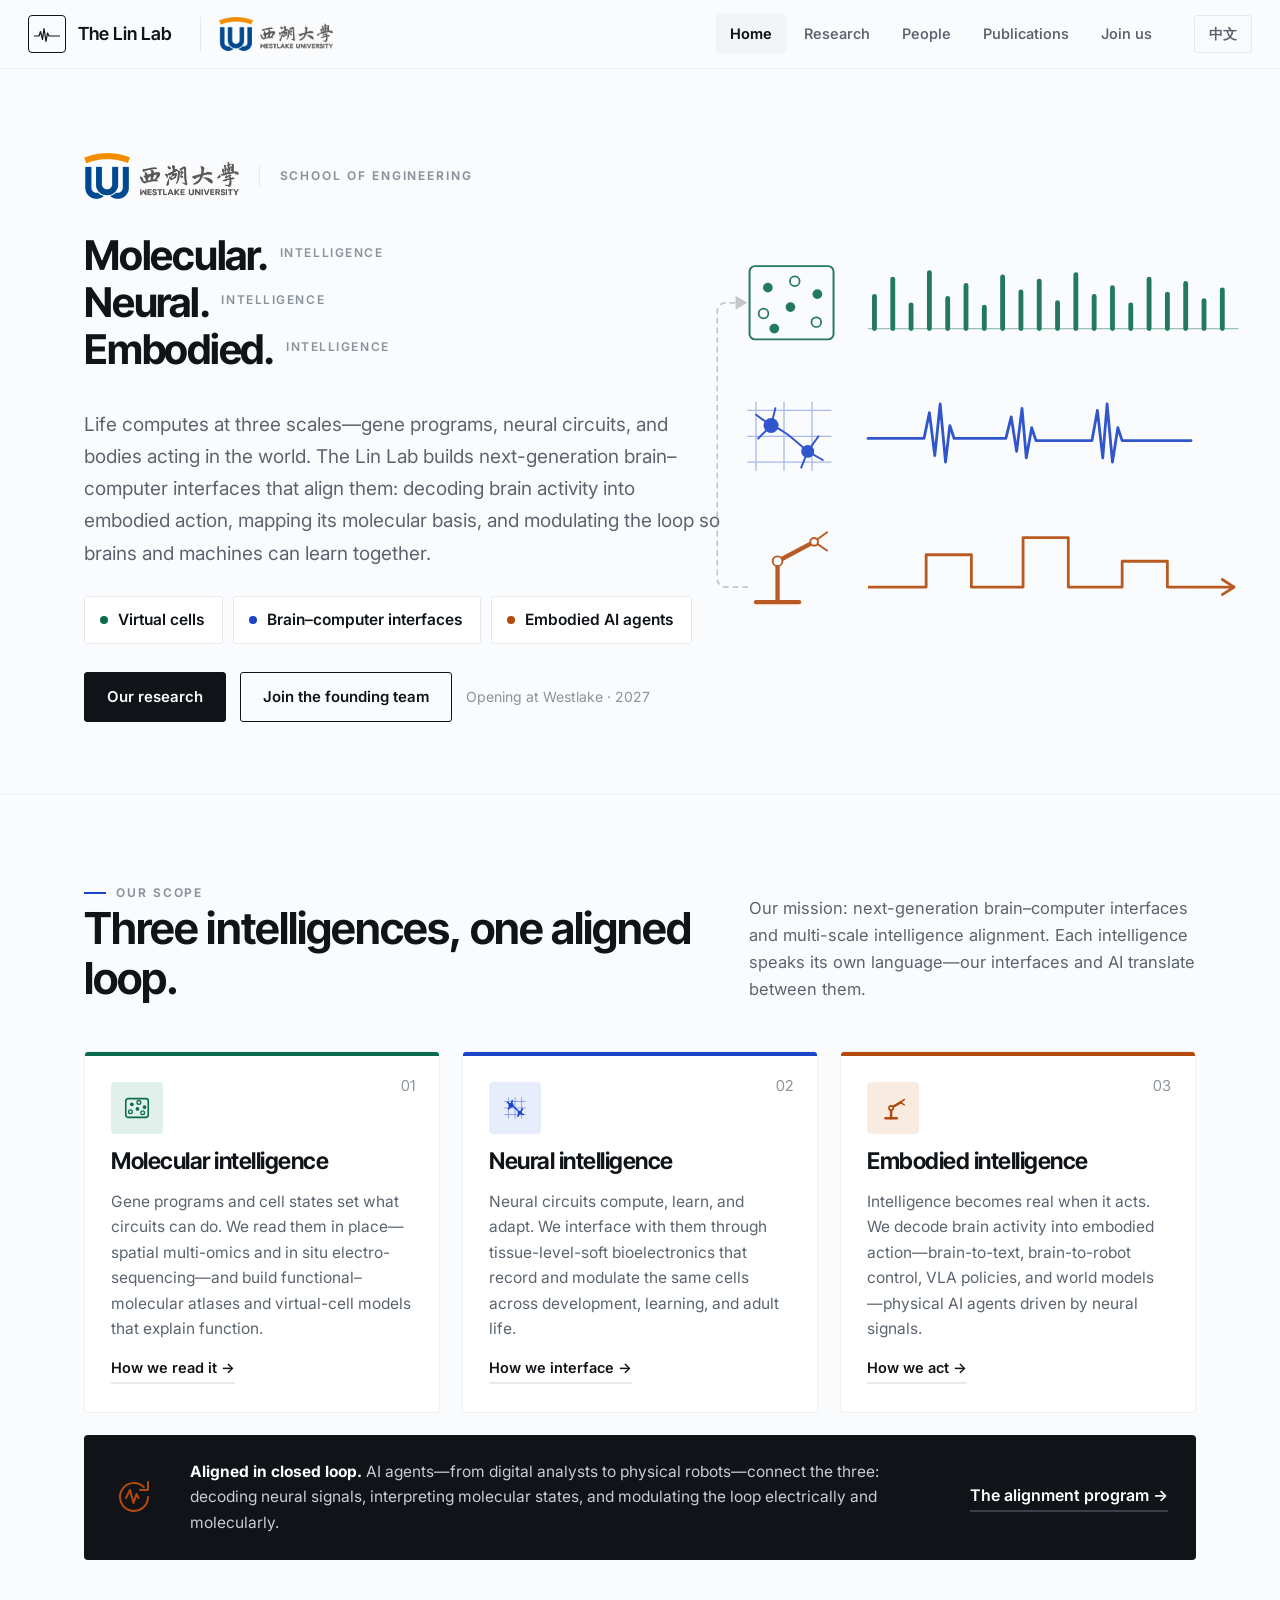
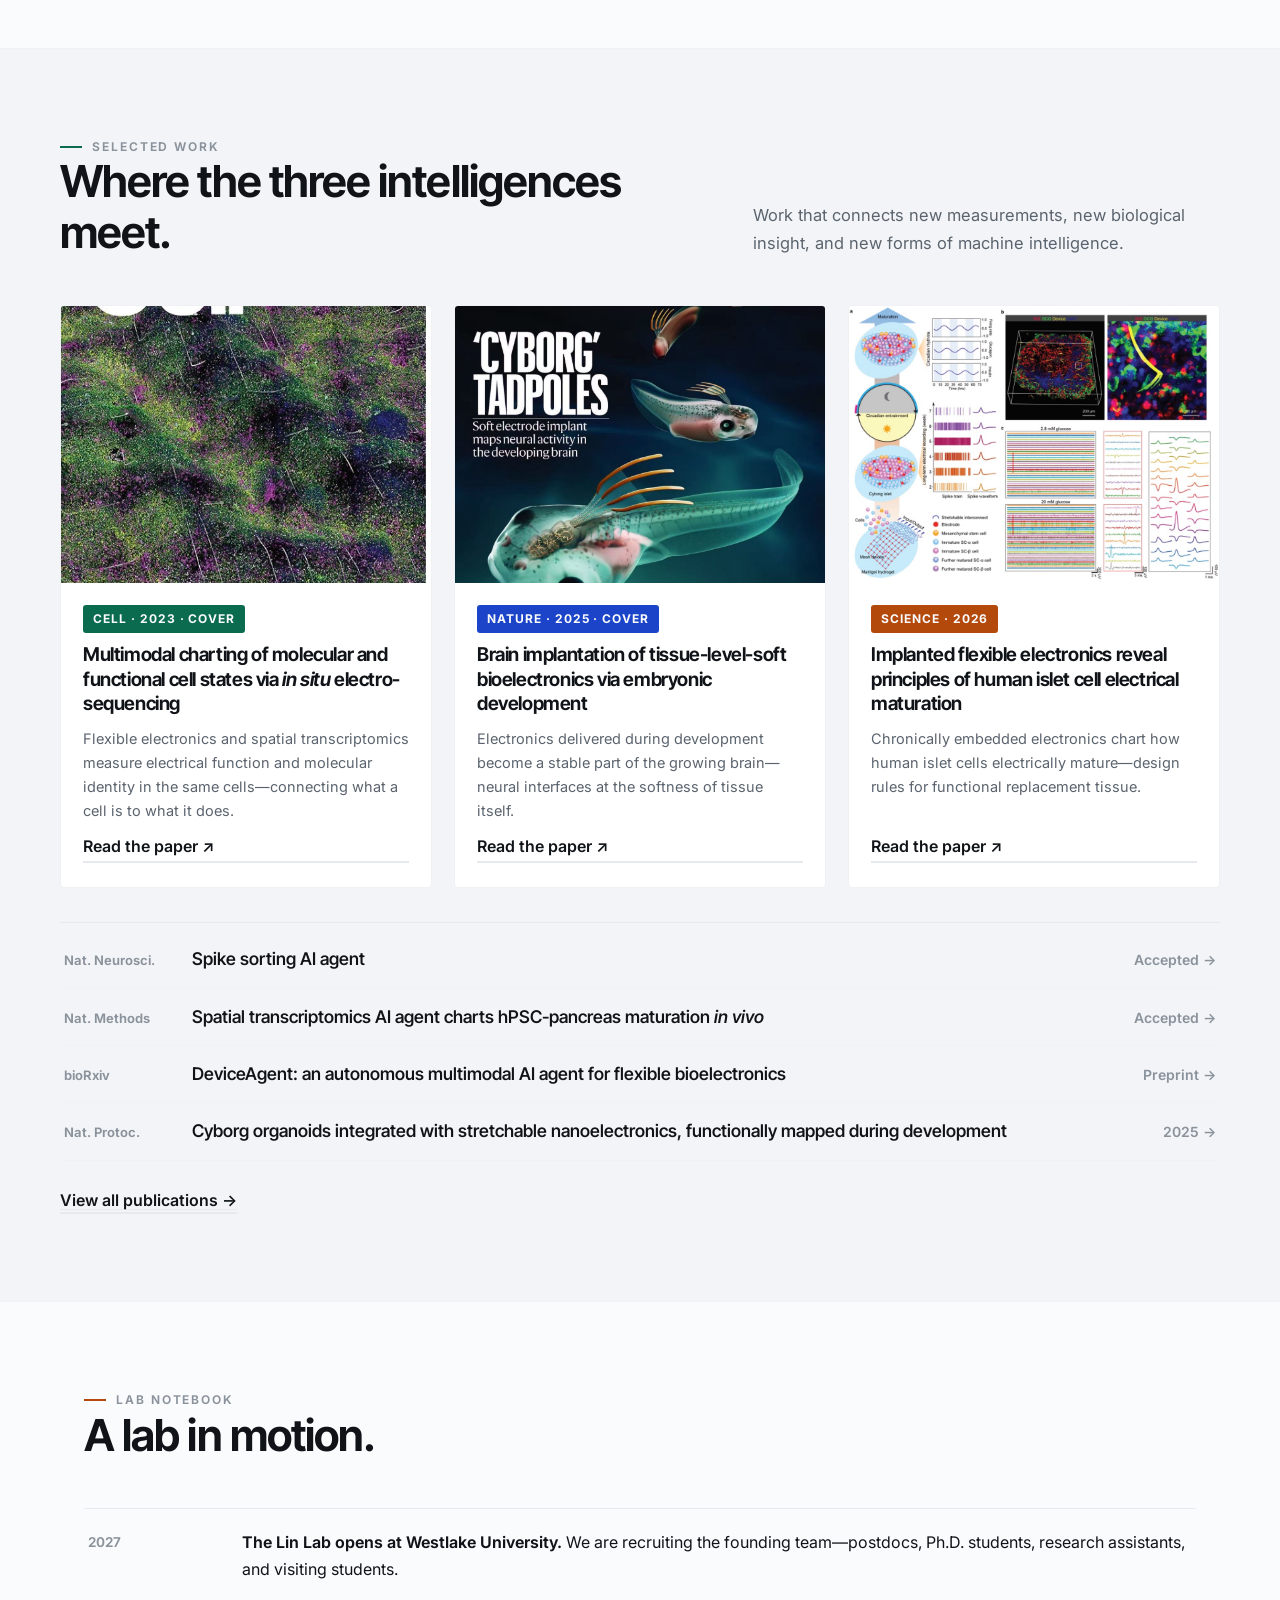
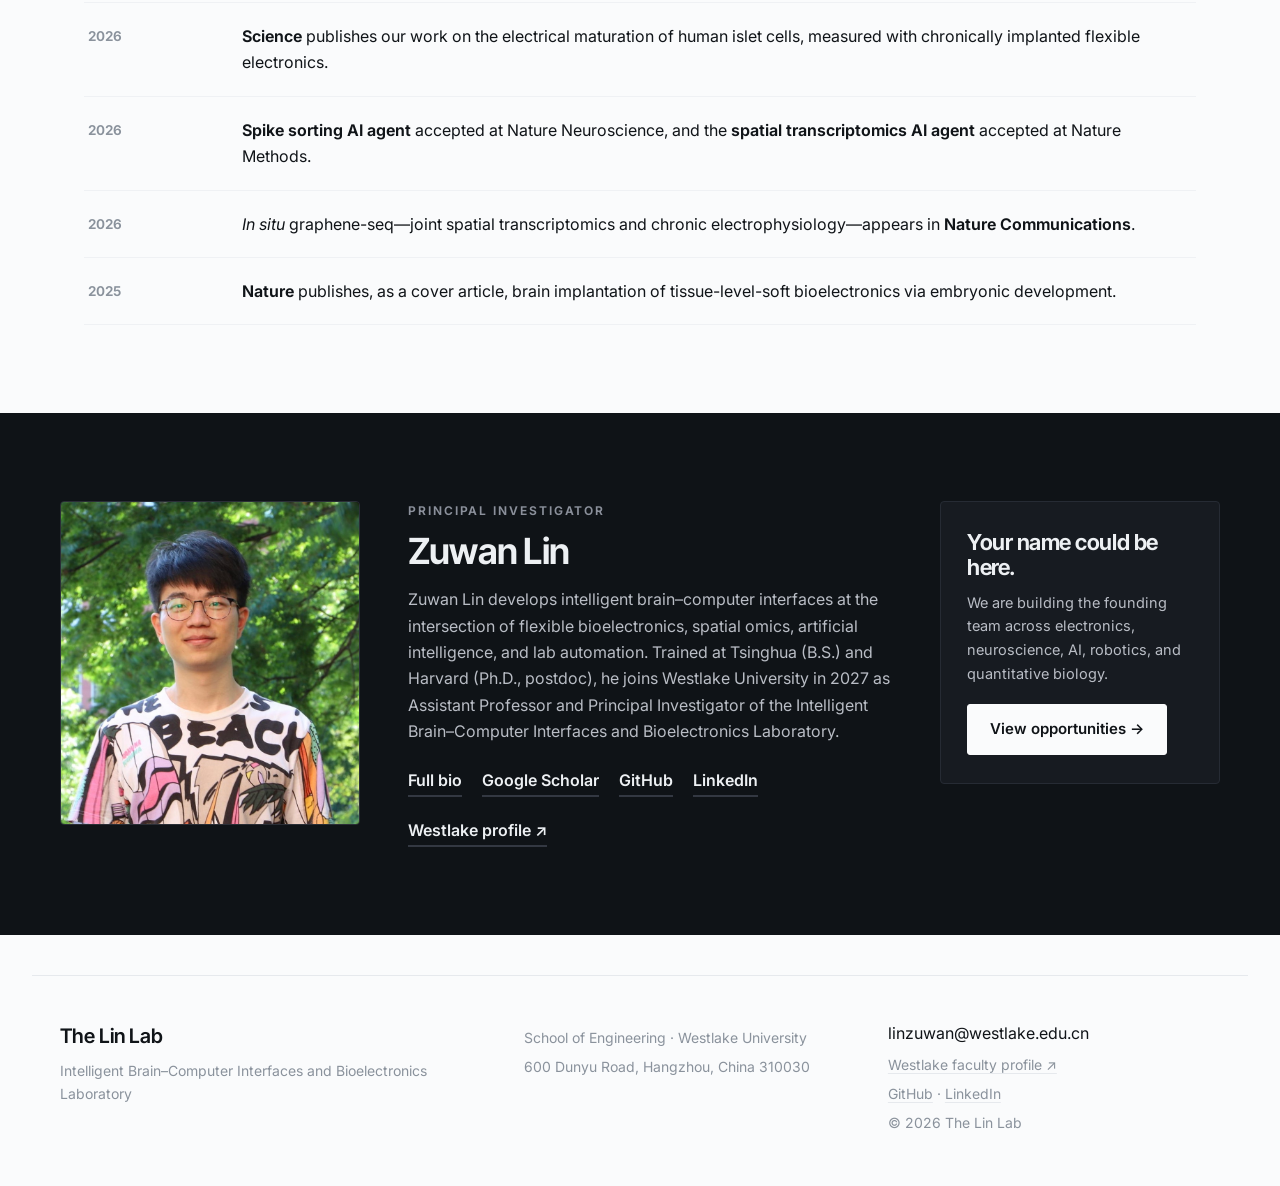
==== commit e8673a64: "Correct 人脑智能 to 神经智能, rebalance the hero, redraw the glyphs "人脑智能" claimed the lab studies human bra" ====
--- a/index.html
+++ b/index.html
@@ -32,7 +32,7 @@
         </div>
         <div class="hero-words" aria-label="Molecular, neural, and embodied intelligence">
           <div class="w w2"><span data-en="Molecular." data-zh="分子智能"></span><small data-en="intelligence" data-zh="molecular"></small></div>
-          <div class="w w1"><span data-en="Neural." data-zh="人脑智能"></span><small data-en="intelligence" data-zh="neural"></small></div>
+          <div class="w w1"><span data-en="Neural." data-zh="神经智能"></span><small data-en="intelligence" data-zh="neural"></small></div>
           <div class="w w3"><span data-en="Embodied." data-zh="具身智能"></span><small data-en="intelligence" data-zh="embodied"></small></div>
         </div>
         <p class="hero-sub" data-en="Life computes at three scales—gene programs, neural circuits, and bodies acting in the world. The Lin Lab builds next-generation brain–computer interfaces that align them: decoding brain activity into embodied action, mapping its molecular basis, and modulating the loop so brains and machines can learn together." data-zh="生命的计算发生在三个尺度上——基因程序、神经回路，以及在真实世界中行动的身体。林祖万实验室构建下一代脑机接口，让三者彼此对齐：把脑活动解码为具身行动，解析其背后的分子机制，并调控这一闭环，让大脑与机器共同学习。"></p>
@@ -47,32 +47,67 @@
           <span class="hero-note" data-en="Opening at Westlake · 2027" data-zh="2027 年成立于西湖大学"></span>
         </div>
 
-        <svg class="hero-wave" viewBox="0 0 520 340" fill="none" aria-hidden="true">
-          <!-- neural: extracellular spikes (middle) -->
-          <path d="M10 70 h60 l6-26 6 44 6-54 6 62 5-38 5 12 h50 l5-20 6 34 6-44 5 50 5-30 5 12 h60 l6-30 6 48 5-56 6 60 5-34 5 10 h130"
-                transform="translate(0 116)" stroke="#2646D4" stroke-width="2.6" stroke-linejoin="round" stroke-linecap="round"/>
-          <!-- molecular: expression barcode (top) -->
-          <g transform="translate(0 -116)" stroke="#0E7A5A" stroke-width="5" stroke-linecap="round">
-            <line x1="16"  y1="186" x2="16"  y2="156"/><line x1="34"  y1="186" x2="34"  y2="170"/>
-            <line x1="52"  y1="186" x2="52"  y2="146"/><line x1="70"  y1="186" x2="70"  y2="176"/>
-            <line x1="88"  y1="186" x2="88"  y2="158"/><line x1="106" y1="186" x2="106" y2="140"/>
-            <line x1="124" y1="186" x2="124" y2="172"/><line x1="142" y1="186" x2="142" y2="152"/>
-            <line x1="160" y1="186" x2="160" y2="178"/><line x1="178" y1="186" x2="178" y2="148"/>
-            <line x1="196" y1="186" x2="196" y2="166"/><line x1="214" y1="186" x2="214" y2="142"/>
-            <line x1="232" y1="186" x2="232" y2="174"/><line x1="250" y1="186" x2="250" y2="156"/>
-            <line x1="268" y1="186" x2="268" y2="168"/><line x1="286" y1="186" x2="286" y2="144"/>
-            <line x1="304" y1="186" x2="304" y2="176"/><line x1="322" y1="186" x2="322" y2="160"/>
-            <line x1="340" y1="186" x2="340" y2="150"/><line x1="358" y1="186" x2="358" y2="172"/>
-            <line x1="376" y1="186" x2="376" y2="154"/><line x1="394" y1="186" x2="394" y2="164"/>
-            <line x1="412" y1="186" x2="412" y2="146"/><line x1="430" y1="186" x2="430" y2="174"/>
-            <line x1="448" y1="186" x2="448" y2="158"/><line x1="466" y1="186" x2="466" y2="150"/>
-            <line x1="484" y1="186" x2="484" y2="168"/><line x1="502" y1="186" x2="502" y2="160"/>
-          </g>
-          <line x1="10" y1="76" x2="508" y2="76" stroke="#0E7A5A" stroke-width="1.4" opacity=".5"/>
-          <!-- embodied: control / action signal (bottom) -->
-          <path d="M10 292 h70 v-34 h48 v34 h56 v-52 h48 v52 h58 v-26 h48 v26 h96"
-                stroke="#C6520E" stroke-width="2.6" stroke-linejoin="round"/>
-          <path d="M430 292 h64 m0 0 -12 -8 m12 8 -12 8" stroke="#C6520E" stroke-width="2.6" stroke-linecap="round" stroke-linejoin="round"/>
+        <!-- Each scale pairs the thing we measure with the signal it produces,
+             and the bracket carries the loop back from action to molecules. -->
+        <svg class="hero-wave" viewBox="0 0 520 400" fill="none" aria-hidden="true">
+
+          <!-- feedback loop: action reshapes molecules -->
+          <g stroke="var(--ink-faint)" stroke-width="1.6" opacity=".55">
+            <path d="M44 344 H24 a8 8 0 0 1-8-8 V88 a8 8 0 0 1 8-8 H32" stroke-linecap="round" stroke-dasharray="4 5"/>
+          </g>
+          <path d="M44 80 l-11-6.5 v13 z" fill="var(--ink-faint)" opacity=".55"/>
+
+          <!-- ===== molecular: tissue patch, cell states, expression ===== -->
+          <g stroke="var(--c2)">
+            <rect x="46" y="46" width="78" height="68" rx="5" stroke-width="1.8"/>
+            <circle cx="63"  cy="66"  r="4.5" fill="var(--c2)" stroke="none"/>
+            <circle cx="88"  cy="60"  r="4.5" stroke-width="1.6"/>
+            <circle cx="109" cy="72"  r="4.5" fill="var(--c2)" stroke="none"/>
+            <circle cx="59"  cy="90"  r="4.5" stroke-width="1.6"/>
+            <circle cx="84"  cy="84"  r="4.5" fill="var(--c2)" stroke="none"/>
+            <circle cx="108" cy="98"  r="4.5" stroke-width="1.6"/>
+            <circle cx="69"  cy="104" r="4.5" fill="var(--c2)" stroke="none"/>
+          </g>
+          <line x1="156" y1="104" x2="500" y2="104" stroke="var(--c2)" stroke-width="1.3" opacity=".45"/>
+          <g stroke="var(--c2)" stroke-width="4.5" stroke-linecap="round">
+            <line x1="162" y1="104" x2="162" y2="74"/><line x1="179" y1="104" x2="179" y2="58"/>
+            <line x1="196" y1="104" x2="196" y2="82"/><line x1="213" y1="104" x2="213" y2="52"/>
+            <line x1="230" y1="104" x2="230" y2="76"/><line x1="247" y1="104" x2="247" y2="64"/>
+            <line x1="264" y1="104" x2="264" y2="84"/><line x1="281" y1="104" x2="281" y2="56"/>
+            <line x1="298" y1="104" x2="298" y2="70"/><line x1="315" y1="104" x2="315" y2="60"/>
+            <line x1="332" y1="104" x2="332" y2="80"/><line x1="349" y1="104" x2="349" y2="54"/>
+            <line x1="366" y1="104" x2="366" y2="74"/><line x1="383" y1="104" x2="383" y2="66"/>
+            <line x1="400" y1="104" x2="400" y2="82"/><line x1="417" y1="104" x2="417" y2="58"/>
+            <line x1="434" y1="104" x2="434" y2="72"/><line x1="451" y1="104" x2="451" y2="62"/>
+            <line x1="468" y1="104" x2="468" y2="78"/><line x1="485" y1="104" x2="485" y2="68"/>
+          </g>
+
+          <!-- ===== neural: neurons under a mesh electrode, spiking ===== -->
+          <g stroke="var(--c1)" stroke-width="1.2" opacity=".4">
+            <path d="M52 172 V236 M78 172 V236 M104 172 V236 M44 180 H122 M44 204 H122 M44 228 H122"/>
+          </g>
+          <g stroke="var(--c1)" stroke-width="1.8" stroke-linecap="round">
+            <path d="M66 194 l-14-10 M66 194 l-12 12 M66 194 l4-16"/>
+            <path d="M100 218 l14 8 M100 218 l10-14 M100 218 l-6 15"/>
+            <path d="M66 194 C 78 198, 86 206, 100 218"/>
+            <circle cx="66" cy="194" r="7" fill="var(--c1)" stroke="none"/>
+            <circle cx="100" cy="218" r="6" fill="var(--c1)" stroke="none"/>
+          </g>
+          <path d="M156 206 h52 l5-24 5 40 5-48 5 54 4-34 4 12 h48 l5-20 5 32 5-40 4 46 5-28 4 12 h52 l5-28 5 44 4-50 5 54 5-32 4 12 h64"
+                stroke="var(--c1)" stroke-width="2.6" stroke-linejoin="round" stroke-linecap="round"/>
+
+          <!-- ===== embodied: robot arm driven by a control signal ===== -->
+          <g stroke="var(--c3)" stroke-width="1.8" stroke-linecap="round" stroke-linejoin="round">
+            <path d="M52 358 h40" stroke-width="4"/>
+            <path d="M72 358 V320" stroke-width="4"/>
+            <path d="M72 320 L106 302" stroke-width="4"/>
+            <path d="M106 302 l12 -9 M106 302 l12 8"/>
+            <circle cx="72" cy="320" r="4.5" fill="var(--paper)"/>
+            <circle cx="106" cy="302" r="3.6" fill="var(--paper)"/>
+          </g>
+          <path d="M156 344 h54 v-30 h42 v30 h48 v-46 h42 v46 h50 v-24 h42 v24 h28"
+                stroke="var(--c3)" stroke-width="2.6" stroke-linejoin="round"/>
+          <path d="M462 344 h34 m0 0 l-11-7 m11 7 l-11 7" stroke="var(--c3)" stroke-width="2.6" stroke-linecap="round" stroke-linejoin="round"/>
         </svg>
       </div>
     </section>
@@ -90,9 +125,15 @@
         <div class="pillars">
           <article class="pillar-card pc2">
             <span class="p-num">01</span>
-            <div class="p-icon"><svg viewBox="0 0 32 32" fill="none" stroke="currentColor" stroke-width="1.8" stroke-linecap="round" stroke-linejoin="round">
-              <circle cx="9" cy="9" r="3.2"/><circle cx="23" cy="7" r="2.6"/><circle cx="25" cy="20" r="3.2"/><circle cx="10" cy="24" r="2.6"/>
-              <path d="M11.8 10.8 20.6 8m3.2 4.6 .6 4.2M22.3 21.8 12.4 23.4M9.6 12.1l.2 9.3"/>
+            <!-- tissue patch, cells in different states — echoes the hero glyph -->
+            <div class="p-icon"><svg viewBox="0 0 32 32" fill="none" stroke="currentColor" stroke-width="1.7">
+              <rect x="4" y="6" width="24" height="20" rx="2.5"/>
+              <circle cx="10.5" cy="12" r="2" fill="currentColor" stroke="none"/>
+              <circle cx="18"   cy="10" r="2" stroke-width="1.4"/>
+              <circle cx="24"   cy="15" r="2" fill="currentColor" stroke="none"/>
+              <circle cx="9"    cy="20" r="2" stroke-width="1.4"/>
+              <circle cx="16.5" cy="17" r="2" fill="currentColor" stroke="none"/>
+              <circle cx="22"   cy="21" r="2" stroke-width="1.4"/>
             </svg></div>
             <h3 data-en="Molecular intelligence" data-zh="分子智能"></h3>
             <p data-en="Gene programs and cell states set what circuits can do. We read them in place—spatial multi-omics and in situ electro-sequencing—and build functional–molecular atlases and virtual-cell models that explain function." data-zh="基因程序与细胞状态，决定了神经回路能做什么。我们在原位读取它们——借助空间多组学与原位电测序——构建能够解释功能的分子图谱与虚拟细胞模型。"></p>
@@ -100,22 +141,28 @@
           </article>
           <article class="pillar-card pc1">
             <span class="p-num">02</span>
-            <div class="p-icon"><svg viewBox="0 0 32 32" fill="none" stroke="currentColor" stroke-width="1.8" stroke-linecap="round">
-              <path d="M4 8 h8 M4 16 h8 M4 24 h8 M20 8 h8 M20 16 h8 M20 24 h8"/>
-              <path d="M8 4 v8 M16 4 v24 M24 4 v8 M8 20 v8 M24 20 v8"/>
-              <circle cx="16" cy="16" r="3.4" fill="currentColor" stroke="none"/>
+            <!-- neurons under a mesh electrode — echoes the hero glyph -->
+            <div class="p-icon"><svg viewBox="0 0 32 32" fill="none" stroke="currentColor" stroke-linecap="round">
+              <path d="M9 5 V27 M16 5 V27 M23 5 V27 M5 9 H27 M5 16 H27 M5 23 H27" stroke-width="1" opacity=".45"/>
+              <path d="M12 13 l-4-3 M12 13 l-3 4 M12 13 l1-5" stroke-width="1.6"/>
+              <path d="M21 21 l4 2 M21 21 l3-4 M21 21 l-2 4" stroke-width="1.6"/>
+              <path d="M12 13 C 16 15, 18 18, 21 21" stroke-width="1.6"/>
+              <circle cx="12" cy="13" r="2.6" fill="currentColor" stroke="none"/>
+              <circle cx="21" cy="21" r="2.2" fill="currentColor" stroke="none"/>
             </svg></div>
-            <h3 data-en="Neural intelligence" data-zh="人脑智能"></h3>
+            <h3 data-en="Neural intelligence" data-zh="神经智能"></h3>
             <p data-en="Neural circuits compute, learn, and adapt. We interface with them through tissue-level-soft bioelectronics that record and modulate the same cells across development, learning, and adult life." data-zh="神经回路会计算、会学习，也会不断适应。我们用与组织一样柔软的生物电子与之相连，在发育、学习乃至整个成年期，持续记录并调控同一批细胞。"></p>
             <a class="text-link" href="research.html#bci" data-en="How we interface →" data-zh="如何交互 →"></a>
           </article>
           <article class="pillar-card pc3">
             <span class="p-num">03</span>
+            <!-- robot arm, not a robot face: the lab drives actuation, not androids -->
             <div class="p-icon"><svg viewBox="0 0 32 32" fill="none" stroke="currentColor" stroke-width="1.8" stroke-linecap="round" stroke-linejoin="round">
-              <rect x="7" y="11" width="18" height="13" rx="3.5"/>
-              <circle cx="13" cy="17.5" r="1.6" fill="currentColor" stroke="none"/>
-              <circle cx="19" cy="17.5" r="1.6" fill="currentColor" stroke="none"/>
-              <path d="M16 11 V6 m0 0 h5 M4 16.5 h3 M25 16.5 h3"/>
+              <path d="M8 27 h12" stroke-width="2.6"/>
+              <path d="M14 27 V16" stroke-width="2.6"/>
+              <path d="M14 16 L24 10" stroke-width="2.6"/>
+              <path d="M24 10 l4 -3 M24 10 l4 2.6" stroke-width="1.6"/>
+              <circle cx="14" cy="16" r="2.3" fill="var(--pcs)"/>
             </svg></div>
             <h3 data-en="Embodied intelligence" data-zh="具身智能"></h3>
             <p data-en="Intelligence becomes real when it acts. We decode brain activity into embodied action—brain-to-text, brain-to-robot control, VLA policies, and world models—physical AI agents driven by neural signals." data-zh="智能唯有付诸行动，才真正成立。我们把脑活动解码为具身行动——脑到文本、脑控机器人、VLA 策略与世界模型——打造由神经信号驱动的实体 AI 智能体。"></p>
--- a/site-v3.css
+++ b/site-v3.css
@@ -133,11 +133,12 @@
   .hero-school{padding-left:0;border-left:0}
 }
 .hero-words{display:flex;flex-direction:column;gap:1px}
-/* Was clamp(44px,7.2vw,92px) — 92px on a desktop was shouting. This tops out
-   near a third smaller and lets the paragraph and keywords hold their weight. */
+/* Down again from clamp(34px,4.2vw,58px). The three words are the framing,
+   not the message — the keywords below say what the lab actually builds, and
+   they were losing the page to this. */
 .hero-words .w{
-  font-family:var(--display);font-weight:680;letter-spacing:-.032em;
-  font-size:clamp(34px,4.2vw,58px);line-height:1.1;
+  font-family:var(--display);font-weight:680;letter-spacing:-.03em;
+  font-size:clamp(29px,3.2vw,44px);line-height:1.12;
 }
 .hero-words .w small{
   display:inline-block;font-family:var(--sans);font-weight:600;font-size:12px;
@@ -155,12 +156,12 @@
    ties each back to its pillar, and each links to that research program. */
 .hero-keys{display:flex;flex-wrap:wrap;gap:10px;margin-top:26px}
 .hk{
-  font-size:13.5px;font-weight:600;padding:7px 15px 7px 13px;border-radius:3px;
-  background:#fff;border:1px solid var(--line);color:var(--ink-soft);transition:.16s;
+  font-size:15.5px;font-weight:600;padding:10px 18px 10px 15px;border-radius:3px;
+  background:#fff;border:1px solid var(--line);color:var(--ink);transition:.16s;
 }
 .hk::before{
-  content:"";display:inline-block;width:7px;height:7px;border-radius:50%;
-  background:var(--hkc);margin-right:9px;vertical-align:1.5px;
+  content:"";display:inline-block;width:8px;height:8px;border-radius:50%;
+  background:var(--hkc);margin-right:10px;vertical-align:1px;
 }
 .hk1{--hkc:var(--c1)} .hk2{--hkc:var(--c2)} .hk3{--hkc:var(--c3)}
 .hk:hover{border-color:var(--hkc);color:var(--ink)}
@@ -174,6 +175,17 @@
 }
 .hero-actions{display:flex;flex-wrap:wrap;gap:14px;align-items:center;margin-top:28px}
 .hero-note{font-size:14px;color:var(--ink-faint)}
+/* Below ~520px the English pair needs 369px against 342px, so it wrapped to
+   two ragged rows of different widths. Full width instead: same stack, but it
+   reads as a decision and the tap targets get bigger. Scoped away from
+   Chinese, whose labels are short enough that both buttons and the note still
+   share one row — stacking them there would be a downgrade. Must follow the
+   base rule above: equal specificity, so source order decides. */
+@media(max-width:520px){
+  html:not([lang="zh-CN"]) .hero-actions{gap:10px}
+  html:not([lang="zh-CN"]) .hero-actions .button{flex:1 1 100%;text-align:center}
+  html:not([lang="zh-CN"]) .hero-note{width:100%;margin-top:4px}
+}
 .hero-wave{
   position:absolute;right:-40px;top:50%;transform:translateY(-50%);
   width:min(46vw,560px);opacity:.9;pointer-events:none;
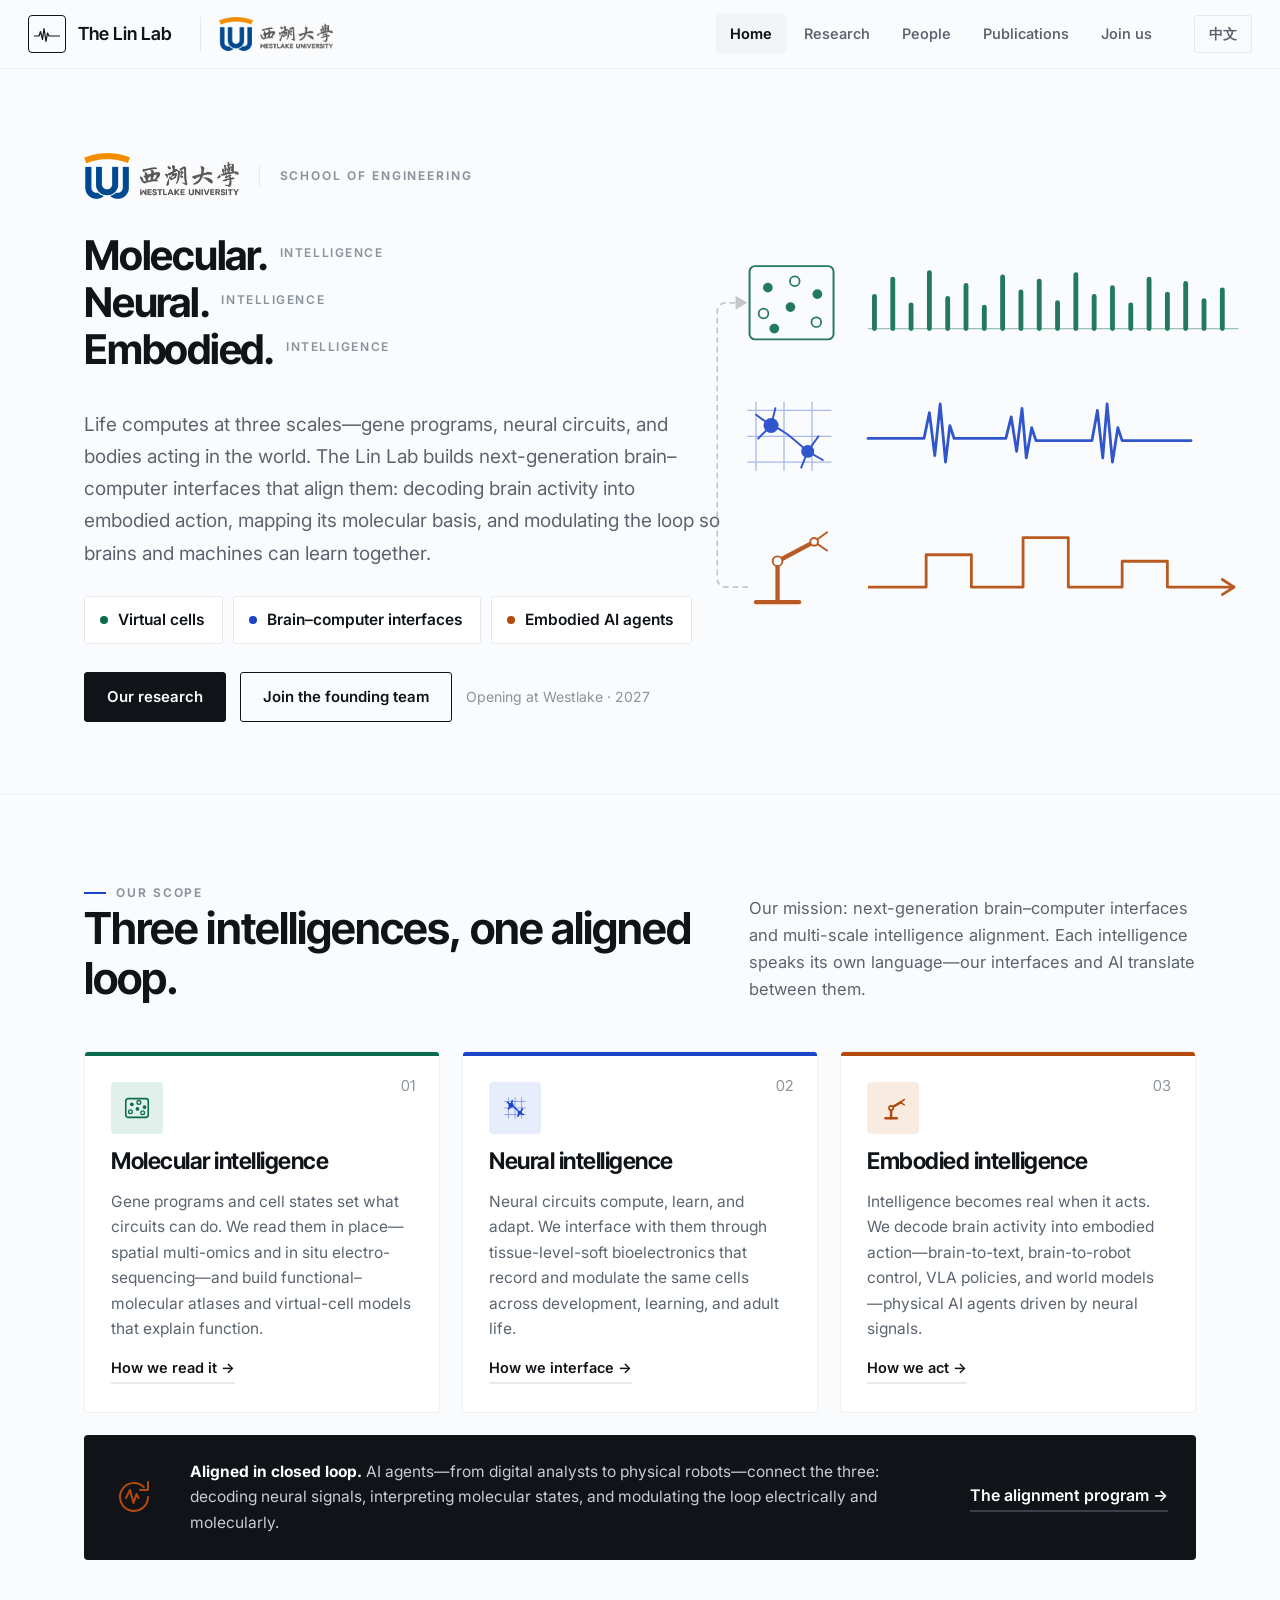
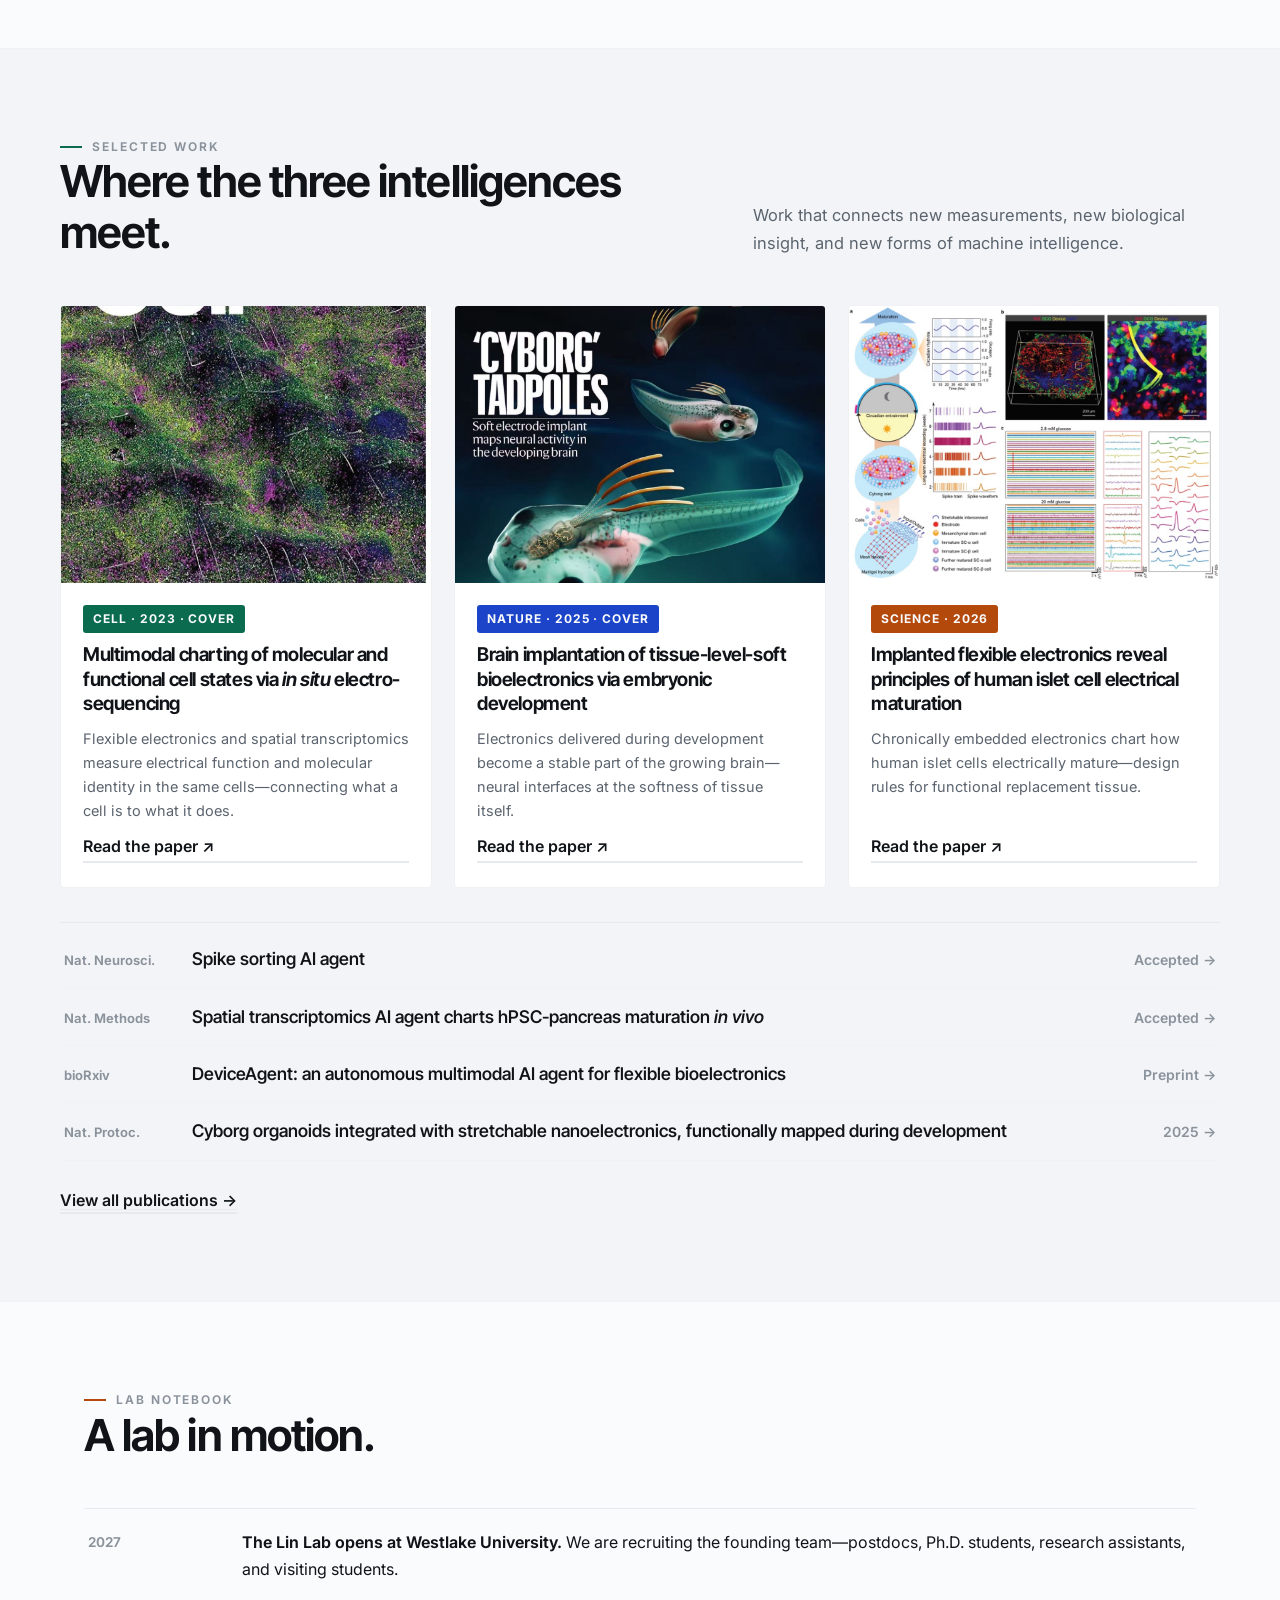
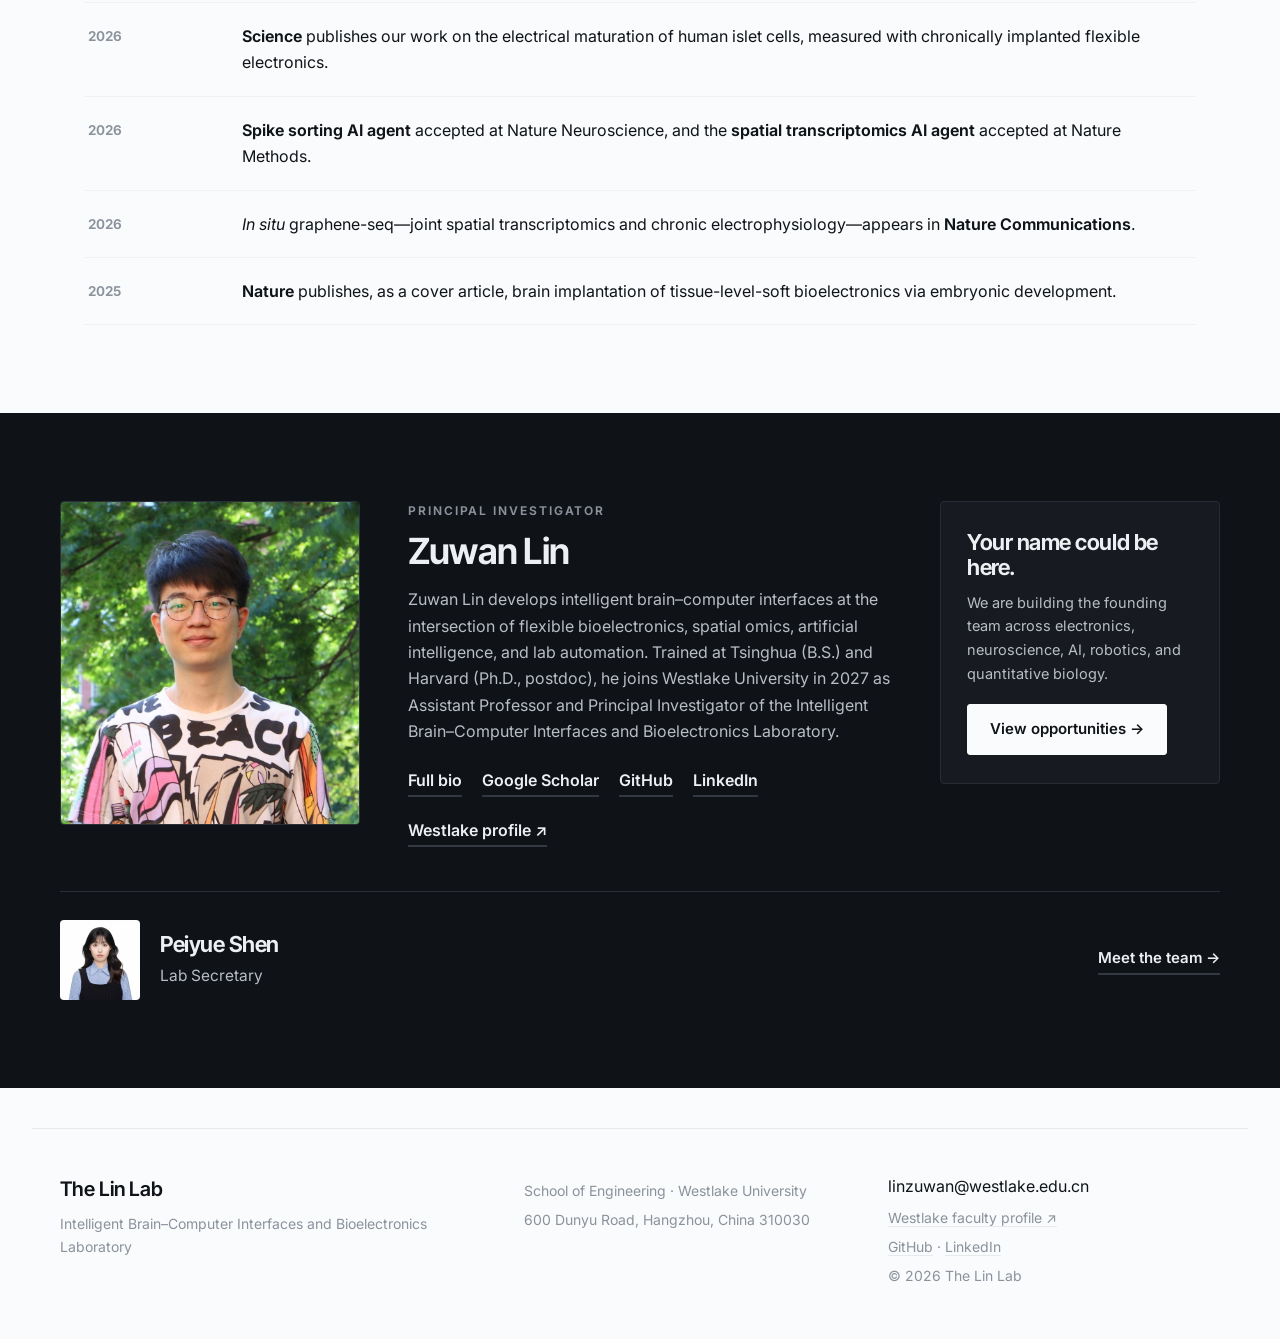
==== commit c3347ca6: "Add Peiyue Shen as lab secretary" ====
--- a/index.html
+++ b/index.html
@@ -302,6 +302,14 @@
             <a class="button" href="join.html" data-en="View opportunities →" data-zh="查看招募信息 →"></a>
           </aside>
         </div>
+        <a class="staff-preview" href="people.html#peiyue-shen">
+          <img src="peiyue-shen.jpg" alt="Peiyue Shen / 沈佩悦" width="1280" height="1280" loading="lazy">
+          <div>
+            <h3 data-en="Peiyue Shen" data-zh="沈佩悦">Peiyue Shen</h3>
+            <p data-en="Lab Secretary" data-zh="实验室秘书">Lab Secretary</p>
+          </div>
+          <span class="staff-preview-link" data-en="Meet the team →" data-zh="认识团队 →">Meet the team →</span>
+        </a>
       </div>
     </section>
 
--- a/site-v3.css
+++ b/site-v3.css
@@ -290,6 +290,13 @@
 .pi-links{display:flex;gap:20px;margin-top:22px;flex-wrap:wrap}
 .pi-links a{font-weight:600;border-bottom:2px solid #333842;padding-bottom:2px}
 .pi-links a:hover{border-color:var(--c3);color:#fff}
+.staff-preview{display:grid;grid-template-columns:80px 1fr auto;gap:20px;align-items:center;margin-top:44px;padding-top:28px;border-top:1px solid #2A2E36}
+.staff-preview img{width:80px;height:auto;border-radius:4px}
+.staff-preview h3{font-size:22px;margin-bottom:6px}
+.staff-preview p{color:#B9BDC5;font-size:15.5px}
+.staff-preview-link{font-size:15px;font-weight:600;border-bottom:2px solid #333842;padding-bottom:2px}
+.staff-preview:hover .staff-preview-link{border-color:var(--c3);color:#fff}
+@media(max-width:560px){.staff-preview{grid-template-columns:80px minmax(0,1fr)}.staff-preview-link{grid-column:2;justify-self:start}}
 .join-cta{
   background:var(--dark-2);border:1px solid #262B34;border-radius:4px;padding:28px 26px;
 }
@@ -335,6 +342,12 @@
 .person h2{font-size:38px;margin:12px 0 6px}
 .person .role{font-size:15.5px;font-weight:600;color:var(--c1);margin-bottom:16px}
 .person p{color:var(--ink-soft);margin-bottom:14px}
+.person-staff{grid-template-columns:220px 1fr;align-items:center}
+.person-staff .photo{width:220px;max-width:100%}
+.person-staff .photo img{height:auto;aspect-ratio:auto;object-fit:contain}
+.person-staff h2{font-size:30px}
+#peiyue-shen{scroll-margin-top:110px}
+@media(max-width:860px){.person-staff{grid-template-columns:1fr}}
 .timeline{margin-top:26px;border-top:1px solid var(--line);padding-top:6px}
 .timeline > div{display:grid;grid-template-columns:110px 1fr;gap:16px;padding:11px 0;border-bottom:1px solid var(--line-soft);font-size:15px}
 .timeline b{font-family:var(--display);font-weight:600;color:var(--ink)}
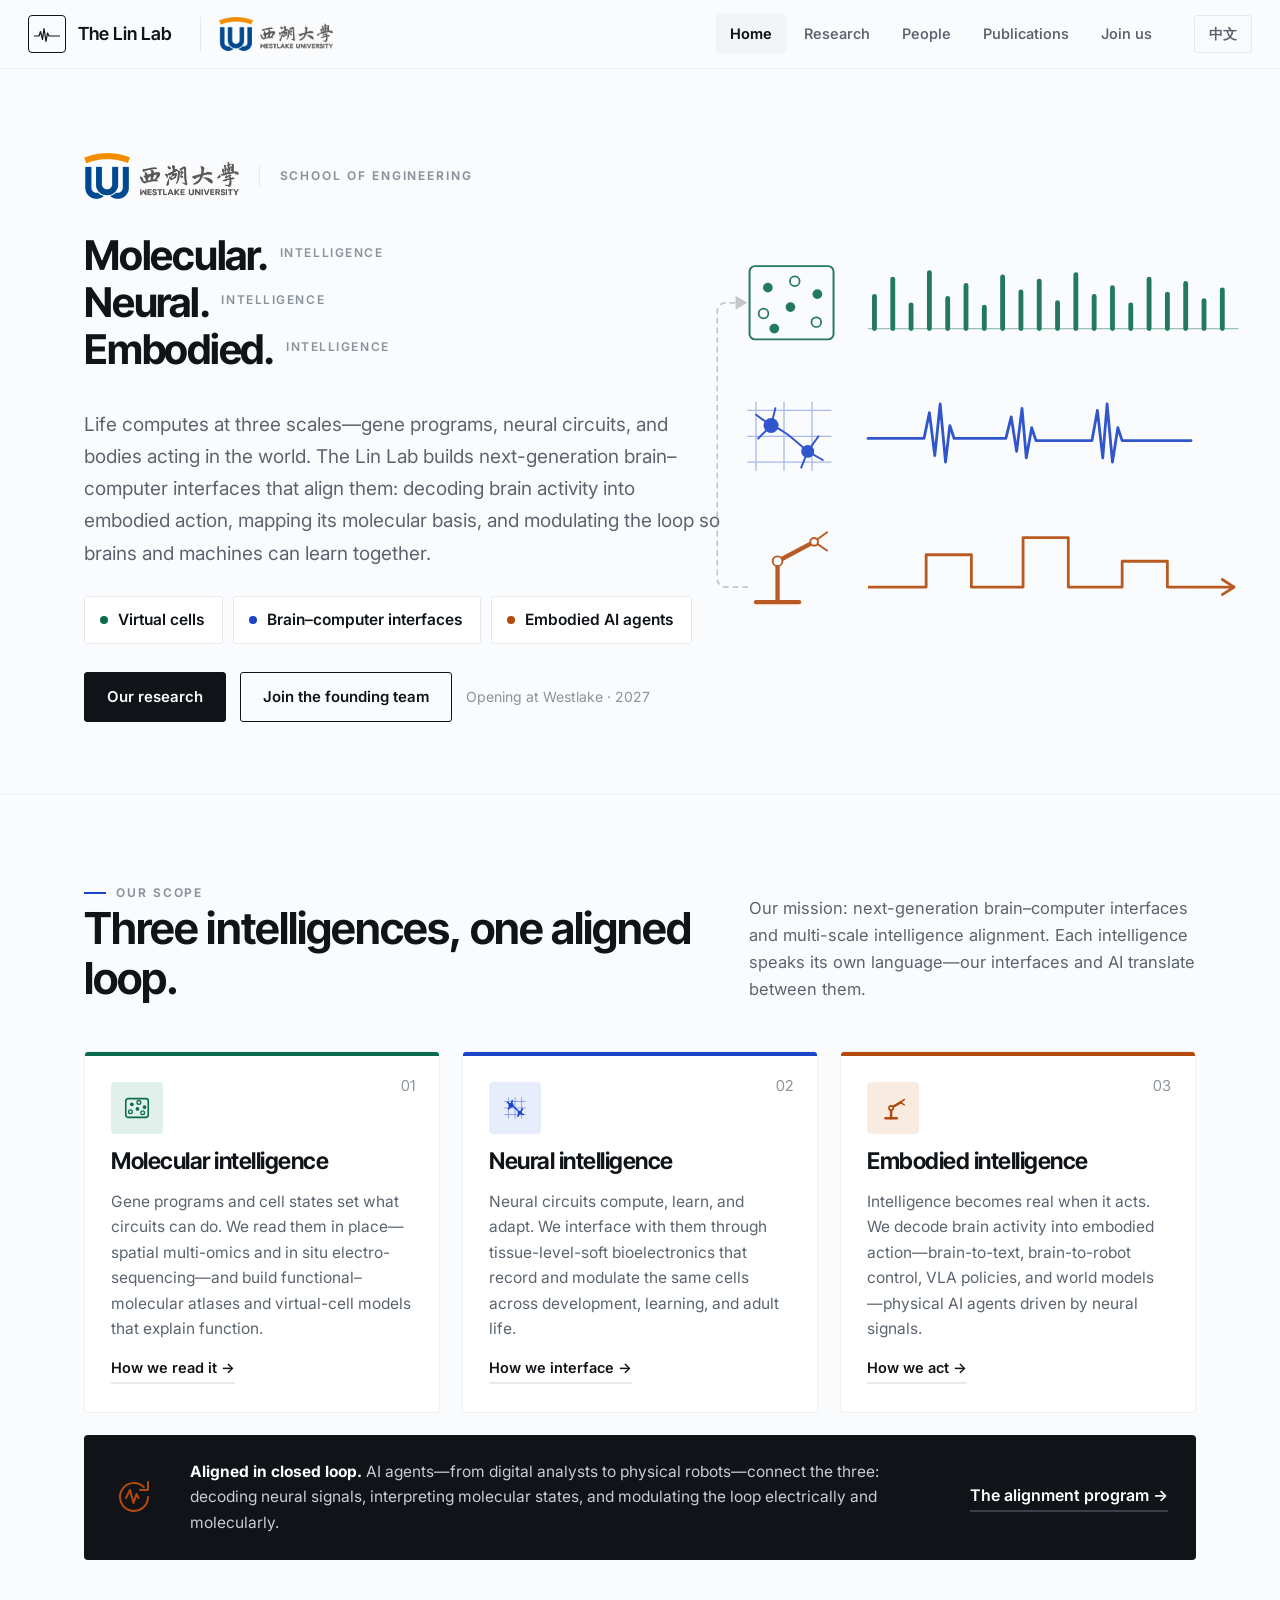
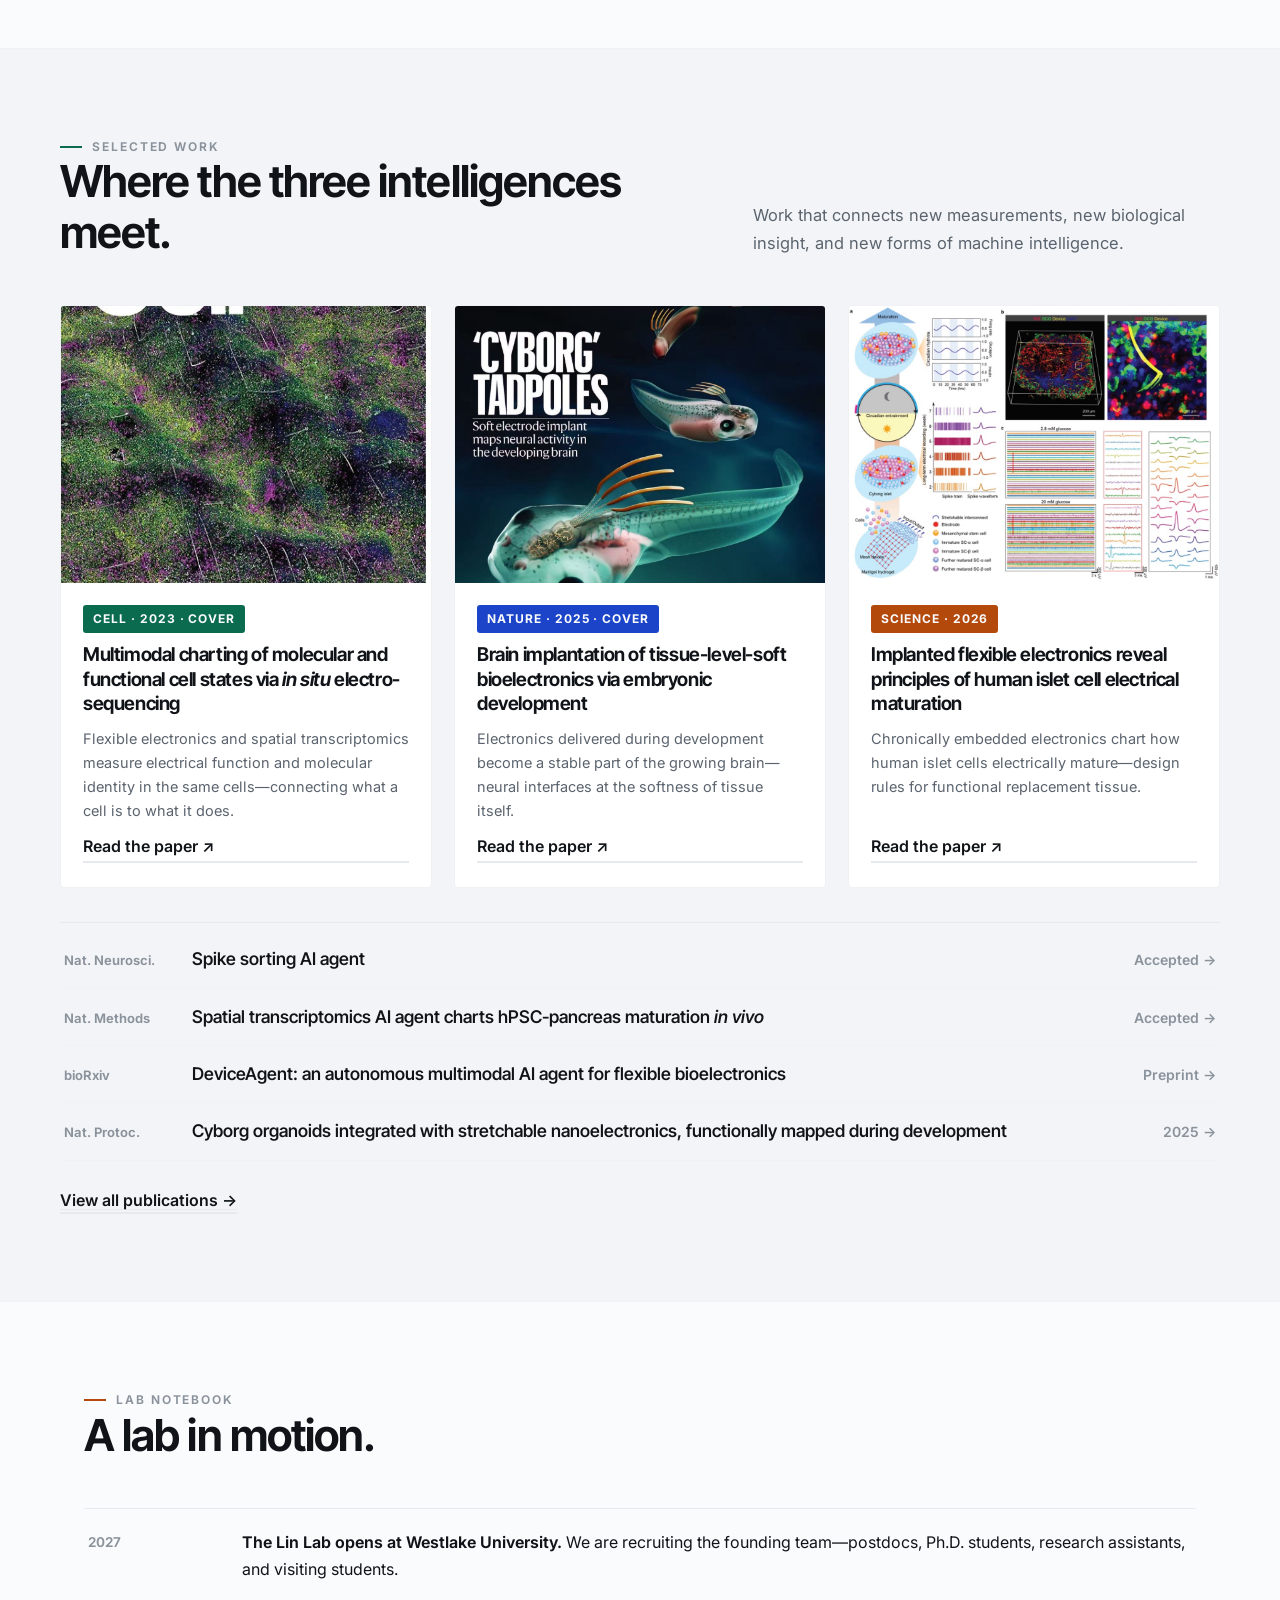
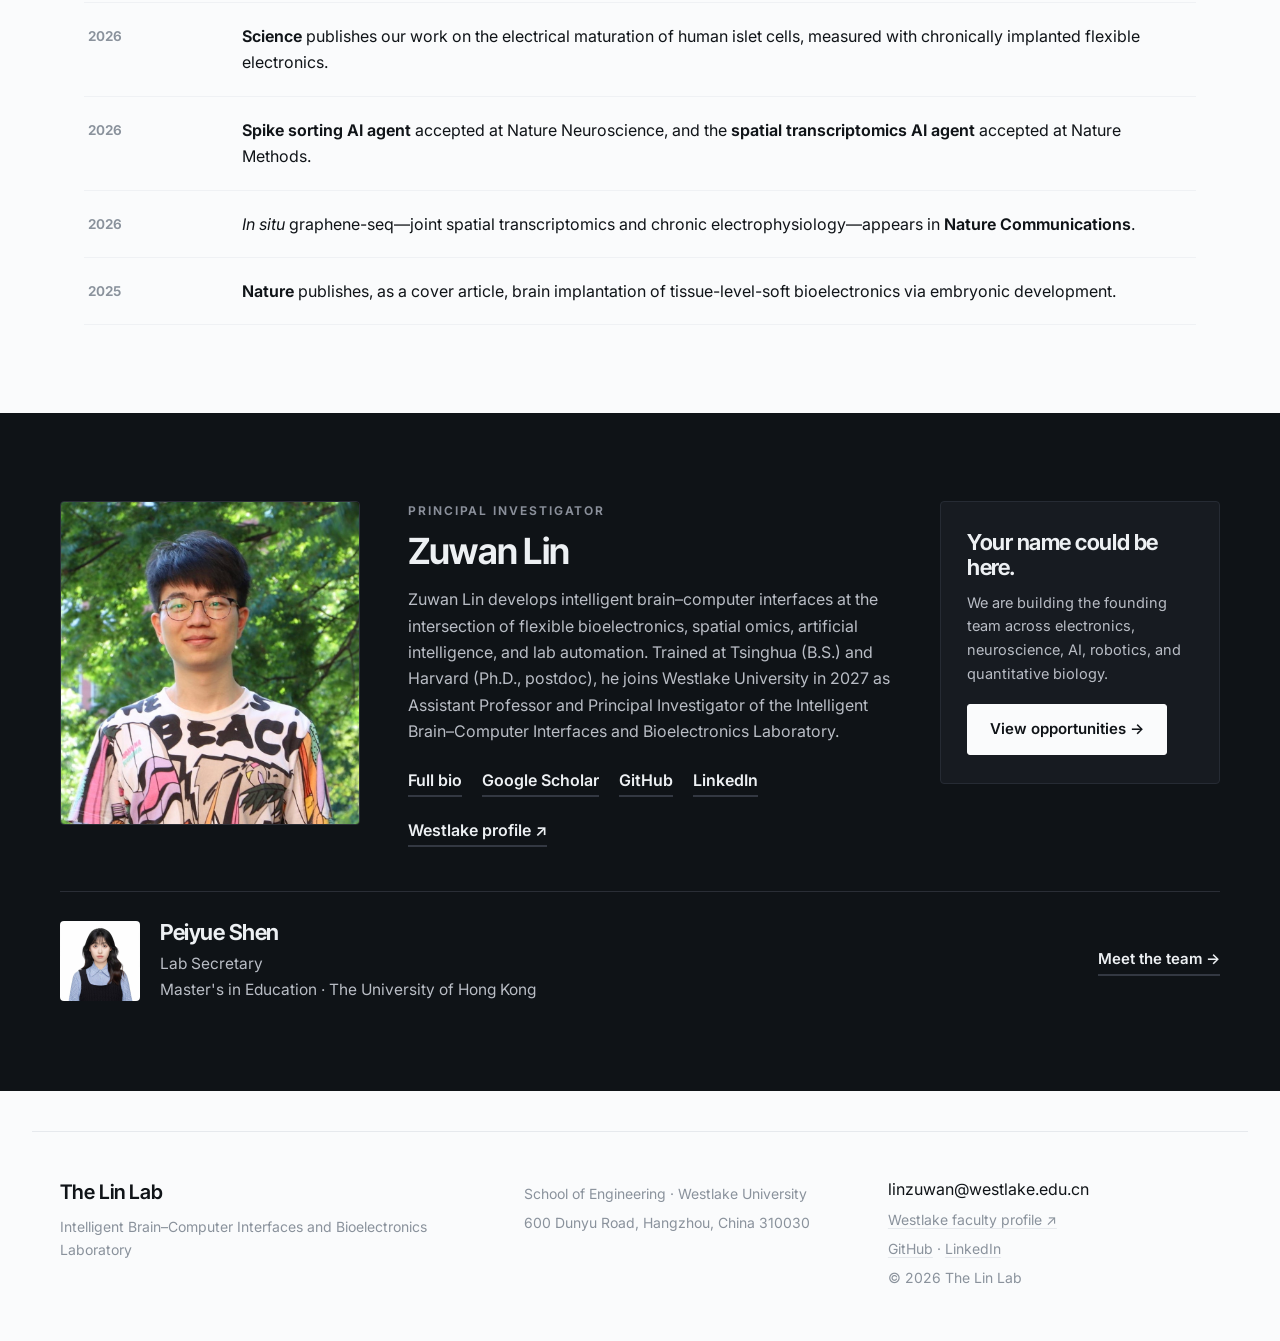
==== commit b1e4da2d: "Add Peiyue Shen HKU master's education" ====
--- a/index.html
+++ b/index.html
@@ -307,6 +307,7 @@
           <div>
             <h3 data-en="Peiyue Shen" data-zh="沈佩悦">Peiyue Shen</h3>
             <p data-en="Lab Secretary" data-zh="实验室秘书">Lab Secretary</p>
+            <p data-en="Master's in Education · The University of Hong Kong" data-zh="香港大学 · 教育学硕士">Master's in Education · The University of Hong Kong</p>
           </div>
           <span class="staff-preview-link" data-en="Meet the team →" data-zh="认识团队 →">Meet the team →</span>
         </a>
